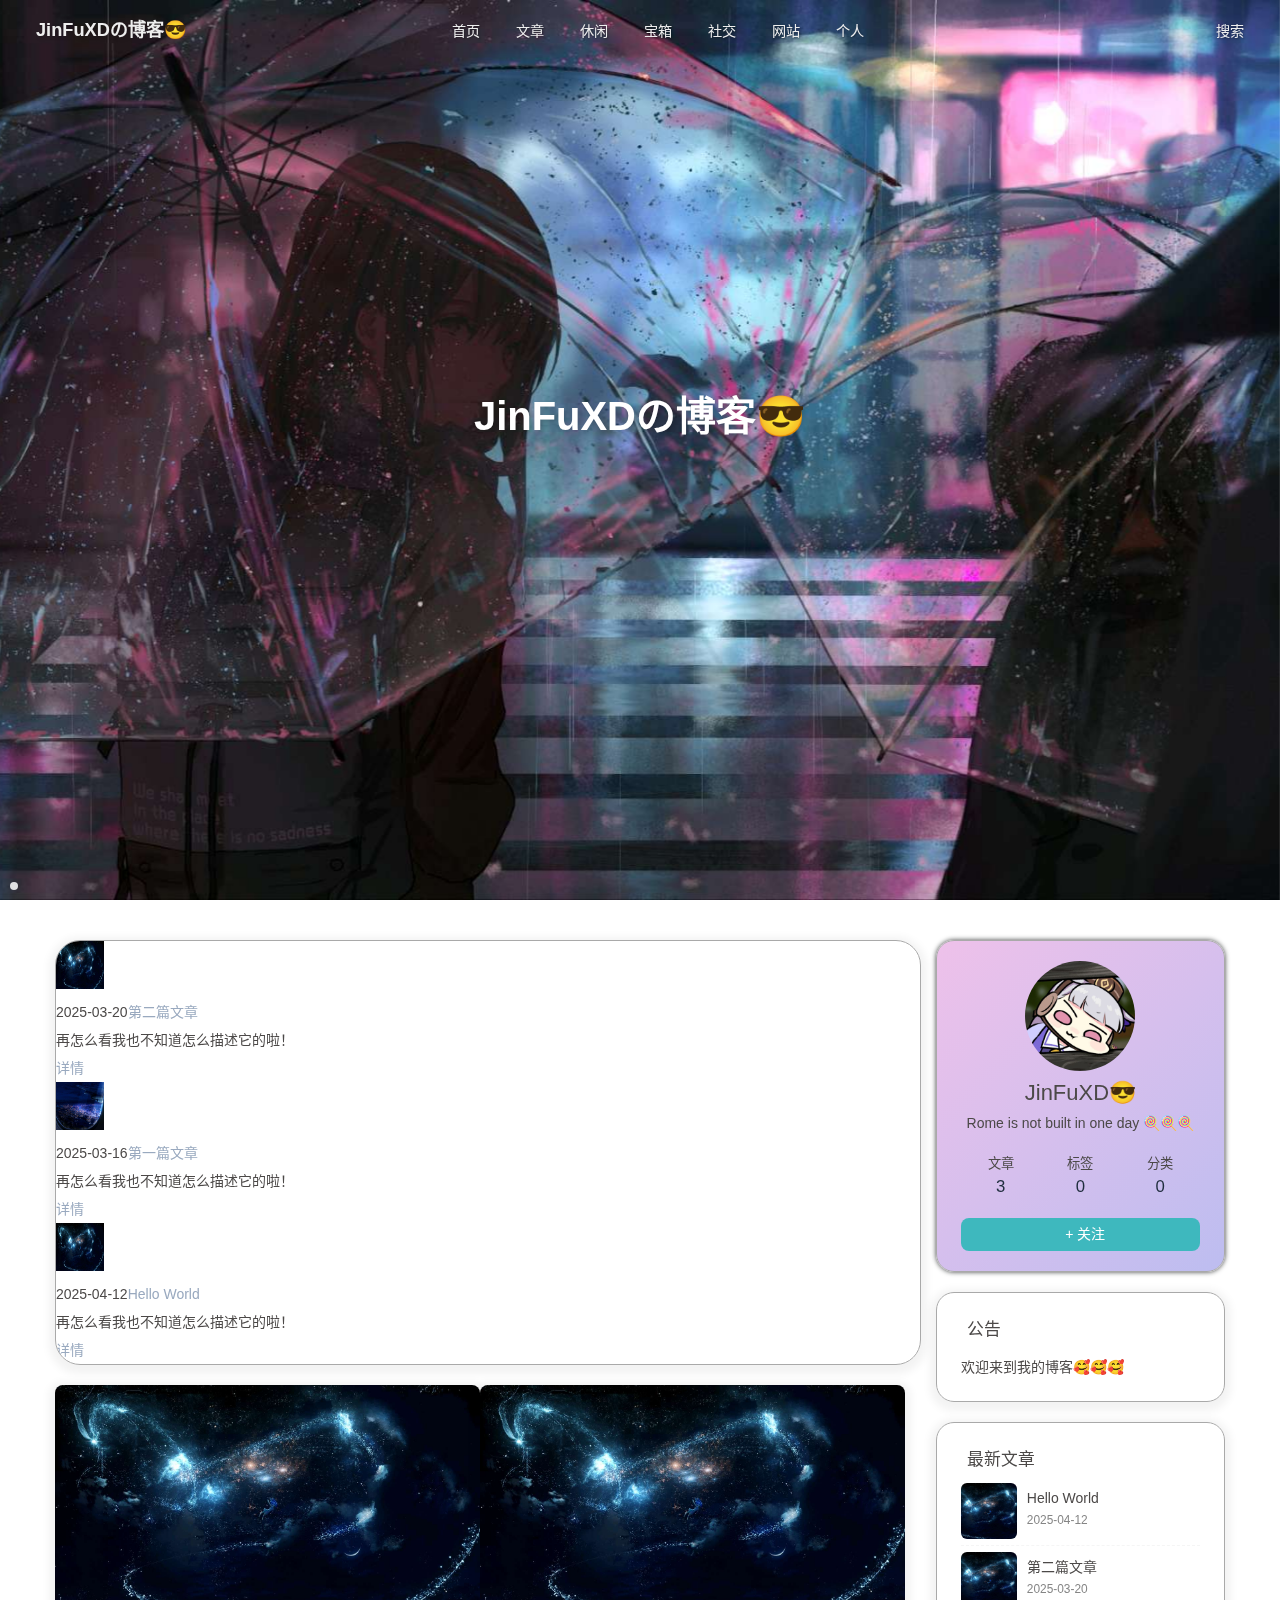
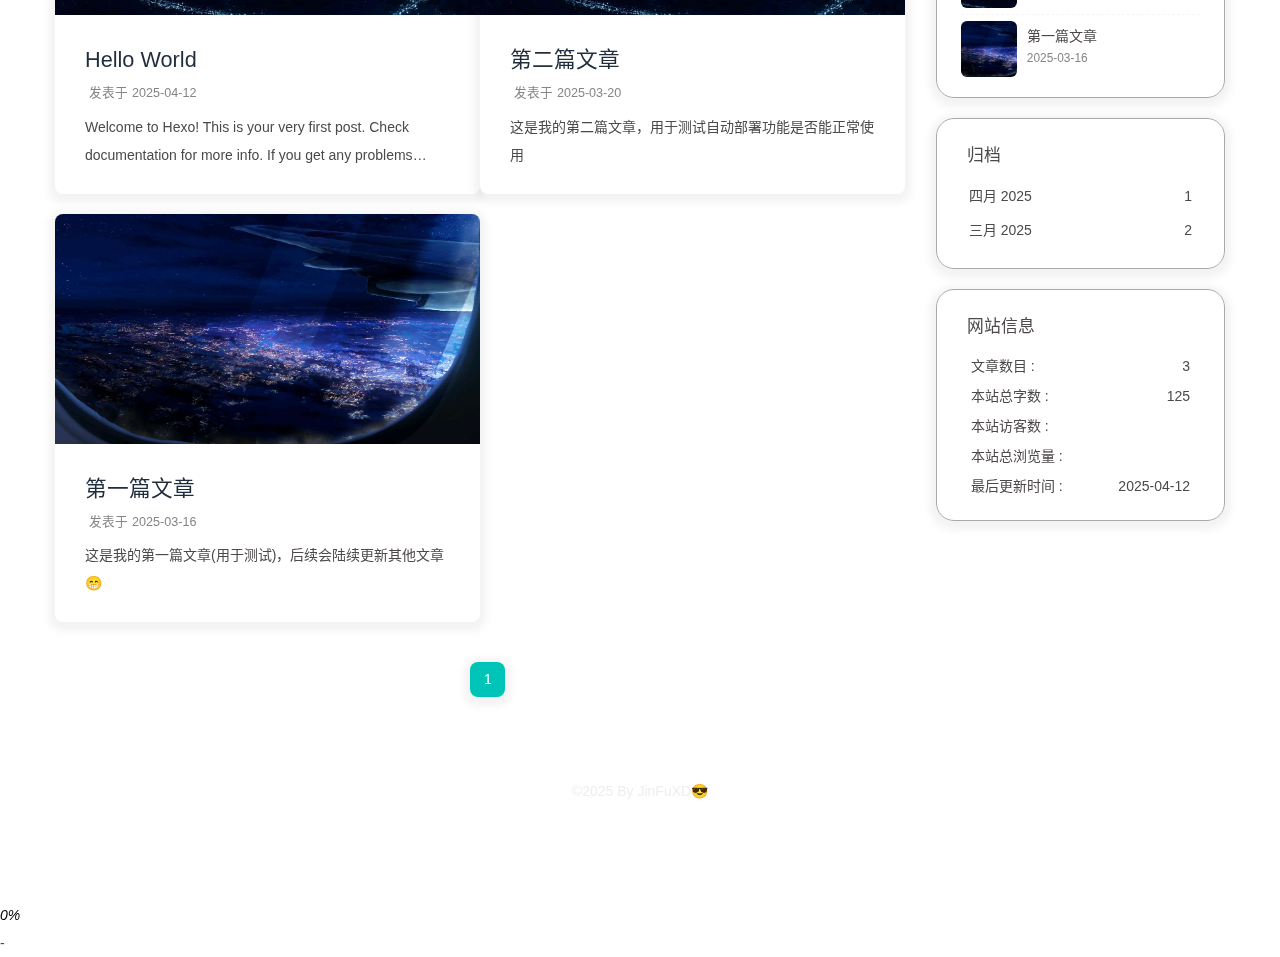
==== index.html @ dc4465e1 "Site updated: 2025-04-12 21:46:40" ====
<!DOCTYPE html><html lang="zh-CN" data-theme="light"><head><meta charset="UTF-8"><meta http-equiv="X-UA-Compatible" content="IE=edge"><meta name="viewport" content="width=device-width, initial-scale=1.0,viewport-fit=cover"><title>JinFuXDの博客😎</title><meta name="author" content="JinFuXD😎"><meta name="copyright" content="JinFuXD😎"><meta name="format-detection" content="telephone=no"><meta name="theme-color" content="#ffffff"><meta name="description" content="Rome is not built in one day 🍭🍭🍭">
<meta property="og:type" content="website">
<meta property="og:title" content="JinFuXDの博客😎">
<meta property="og:url" content="http://jinfuxd.github.io/index.html">
<meta property="og:site_name" content="JinFuXDの博客😎">
<meta property="og:description" content="Rome is not built in one day 🍭🍭🍭">
<meta property="og:locale" content="zh_CN">
<meta property="og:image" content="http://jinfuxd.github.io/img/touxiang.jpg">
<meta property="article:author" content="JinFuXD😎">
<meta property="article:tag" content="Hexo,博客,Butterfly,JinFuXD😎,Blog">
<meta name="twitter:card" content="summary">
<meta name="twitter:image" content="http://jinfuxd.github.io/img/touxiang.jpg"><link rel="shortcut icon" href="/img/favicon.png"><link rel="canonical" href="http://jinfuxd.github.io/index.html"><link rel="preconnect" href="//cdn.jsdelivr.net"/><link rel="preconnect" href="//busuanzi.ibruce.info"/><link rel="stylesheet" href="/css/index.css"><link rel="stylesheet" href="https://cdn.jsdelivr.net/npm/@fortawesome/fontawesome-free/css/all.min.css"><script>
    (() => {
      
    const saveToLocal = {
      set: (key, value, ttl) => {
        if (!ttl) return
        const expiry = Date.now() + ttl * 86400000
        localStorage.setItem(key, JSON.stringify({ value, expiry }))
      },
      get: key => {
        const itemStr = localStorage.getItem(key)
        if (!itemStr) return undefined
        const { value, expiry } = JSON.parse(itemStr)
        if (Date.now() > expiry) {
          localStorage.removeItem(key)
          return undefined
        }
        return value
      }
    }

    window.btf = {
      saveToLocal,
      getScript: (url, attr = {}) => new Promise((resolve, reject) => {
        const script = document.createElement('script')
        script.src = url
        script.async = true
        Object.entries(attr).forEach(([key, val]) => script.setAttribute(key, val))
        script.onload = script.onreadystatechange = () => {
          if (!script.readyState || /loaded|complete/.test(script.readyState)) resolve()
        }
        script.onerror = reject
        document.head.appendChild(script)
      }),
      getCSS: (url, id) => new Promise((resolve, reject) => {
        const link = document.createElement('link')
        link.rel = 'stylesheet'
        link.href = url
        if (id) link.id = id
        link.onload = link.onreadystatechange = () => {
          if (!link.readyState || /loaded|complete/.test(link.readyState)) resolve()
        }
        link.onerror = reject
        document.head.appendChild(link)
      }),
      addGlobalFn: (key, fn, name = false, parent = window) => {
        if (!true && key.startsWith('pjax')) return
        const globalFn = parent.globalFn || {}
        globalFn[key] = globalFn[key] || {}
        globalFn[key][name || Object.keys(globalFn[key]).length] = fn
        parent.globalFn = globalFn
      }
    }
  
      
      const activateDarkMode = () => {
        document.documentElement.setAttribute('data-theme', 'dark')
        if (document.querySelector('meta[name="theme-color"]') !== null) {
          document.querySelector('meta[name="theme-color"]').setAttribute('content', '#0d0d0d')
        }
      }
      const activateLightMode = () => {
        document.documentElement.setAttribute('data-theme', 'light')
        if (document.querySelector('meta[name="theme-color"]') !== null) {
          document.querySelector('meta[name="theme-color"]').setAttribute('content', '#ffffff')
        }
      }

      btf.activateDarkMode = activateDarkMode
      btf.activateLightMode = activateLightMode

      const theme = saveToLocal.get('theme')
    
          theme === 'dark' ? activateDarkMode() : theme === 'light' ? activateLightMode() : null
        
      
      const asideStatus = saveToLocal.get('aside-status')
      if (asideStatus !== undefined) {
        document.documentElement.classList.toggle('hide-aside', asideStatus === 'hide')
      }
    
      
    const detectApple = () => {
      if (/iPad|iPhone|iPod|Macintosh/.test(navigator.userAgent)) {
        document.documentElement.classList.add('apple')
      }
    }
    detectApple()
  
    })()
  </script><script>const GLOBAL_CONFIG = {
  root: '/',
  algolia: undefined,
  localSearch: {"path":"/search.xml","preload":false,"top_n_per_article":1,"unescape":false,"languages":{"hits_empty":"未找到符合您查询的内容：${query}","hits_stats":"共找到 ${hits} 篇文章"}},
  translate: {"defaultEncoding":2,"translateDelay":0,"msgToTraditionalChinese":"繁","msgToSimplifiedChinese":"简"},
  highlight: {"plugin":"highlight.js","highlightCopy":true,"highlightLang":true,"highlightHeightLimit":false,"highlightFullpage":false,"highlightMacStyle":false},
  copy: {
    success: '复制成功',
    error: '复制失败',
    noSupport: '浏览器不支持'
  },
  relativeDate: {
    homepage: false,
    post: false
  },
  runtime: '',
  dateSuffix: {
    just: '刚刚',
    min: '分钟前',
    hour: '小时前',
    day: '天前',
    month: '个月前'
  },
  copyright: undefined,
  lightbox: 'null',
  Snackbar: undefined,
  infinitegrid: {
    js: 'https://cdn.jsdelivr.net/npm/@egjs/infinitegrid/dist/infinitegrid.min.js',
    buttonText: '加载更多'
  },
  isPhotoFigcaption: false,
  islazyloadPlugin: false,
  isAnchor: false,
  percent: {
    toc: true,
    rightside: false,
  },
  autoDarkmode: false
}</script><script id="config-diff">var GLOBAL_CONFIG_SITE = {
  title: 'JinFuXDの博客😎',
  isHighlightShrink: false,
  isToc: false,
  pageType: 'home'
}</script><link rel="stylesheet" href="/css/universe.css"><link rel="stylesheet" href="/css/custom.css" media="defer" onload="this.media='all'"><link rel="stylesheet" href="//at.alicdn.com/t/c/font_4889557_3l7i4uc7f5h.css" media="defer" onload="this.media='all'"><link rel="stylesheet" href="https://cdn.jsdelivr.net/gh/l-lin/font-awesome-animation/dist/font-awesome-animation.min.css"  media="defer" onload="this.media='all'"><link rel="stylesheet" href="/css/progress_bar.css" media="defer" onload="this.media='all'"><link rel="stylesheet" href="/css/readPercent.css"><span id="fps"></span><div id="myscoll"></div><!-- hexo injector head_end start --><link rel="stylesheet" href="https://cdn.jsdelivr.net/gh/Zfour/Butterfly-double-row-display@1.00/cardlistpost.min.css"/>
<style>#recent-posts > .recent-post-item >.recent-post-info > .article-meta-wrap > .tags:before {content:"\A";
  white-space: pre;}#recent-posts > .recent-post-item >.recent-post-info > .article-meta-wrap > .tags > .article-meta__separator{display:none}</style>
<link rel="stylesheet" href="https://unpkg.zhimg.com/hexo-butterfly-footer-beautify@1.0.0/lib/runtime.min.css" media="print" onload="this.media='all'"><link rel="stylesheet" href="https://npm.elemecdn.com/hexo-butterfly-swiper/lib/swiper.min.css" media="print" onload="this.media='all'"><link rel="stylesheet" href="https://npm.elemecdn.com/hexo-butterfly-swiper/lib/swiperstyle.css" media="print" onload="this.media='all'"><link rel="stylesheet" href="https://npm.elemecdn.com/hexo-butterfly-wowjs/lib/animate.min.css" media="print" onload="this.media='screen'"><link rel="stylesheet" href="https://npm.elemecdn.com/hexo-butterfly-tag-plugins-plus@latest/lib/assets/font-awesome-animation.min.css" media="defer" onload="this.media='all'"><link rel="stylesheet" href="https://npm.elemecdn.com/hexo-butterfly-tag-plugins-plus@latest/lib/tag_plugins.css" media="defer" onload="this.media='all'"><script src="https://npm.elemecdn.com/hexo-butterfly-tag-plugins-plus@latest/lib/assets/carousel-touch.js"></script><!-- hexo injector head_end end --><meta name="generator" content="Hexo 7.3.0"></head><body><div id="loading-box" onclick="document.getElementById(&quot;loading-box&quot;).classList.add(&quot;loaded&quot;)"><div class="loading-bg"><div class="loading-img"></div><div class="loading-image-dot"></div></div></div><script>const preloader = {
  endLoading: () => {
    document.body.style.overflow = 'auto';
    document.getElementById('loading-box').classList.add("loaded")
  },
  initLoading: () => {
    document.body.style.overflow = '';
    document.getElementById('loading-box').classList.remove("loaded")

  }
}
window.addEventListener('load',()=> { preloader.endLoading() })

if (true) {
  document.addEventListener('pjax:send', () => { preloader.initLoading() })
  document.addEventListener('pjax:complete', () => { preloader.endLoading() })
}</script><script>window.paceOptions = {
  restartOnPushState: false
}

btf.addGlobalFn('pjaxSend', () => {
  Pace.restart()
}, 'pace_restart')

</script><link rel="stylesheet" href="/css/progress_bar.css"/><script src="https://cdn.jsdelivr.net/npm/pace-js/pace.min.js"></script><div id="web_bg" style="background-image: url(/img/26.jpg);"></div><div id="sidebar"><div id="menu-mask"></div><div id="sidebar-menus"><div class="avatar-img text-center"><img src="/img/touxiang.jpg" onerror="this.onerror=null;this.src='/img/friend_404.gif'" alt="avatar"/></div><div class="site-data text-center"><a href="/archives/"><div class="headline">文章</div><div class="length-num">3</div></a><a href="/tags/"><div class="headline">标签</div><div class="length-num">0</div></a><a href="/categories/"><div class="headline">分类</div><div class="length-num">0</div></a></div><div class="menus_items"><div class="menus_item"><a class="site-page faa-parent animated-hover" href="/"><i class="fa-fw icon-shengdanwu"></i><svg class="icon fa-tada" aria-hidden="true"><use xlink:href="#icon-shengdanwu"></use></svg><span> 首页</span></a></div><div class="menus_item"><a class="site-page group faa-parent animated-hover hide" href="javascript:void(0);"><svg class="icon fa-tada" aria-hidden="true"><use xlink:href="#icon-shengdan-xiaoben"></use></svg><span> 文章</span><i class="fas fa-chevron-down"></i></a><ul class="menus_item_child"><li><a class="site-page child faa-parent animated-hover" href="/archives/"><svg class="icon fa-tada" aria-hidden="true"><use xlink:href="#icon-shengdanhua">                   </use></svg><span> 归档</span></a></li><li><a class="site-page child faa-parent animated-hover" href="/categories/"><svg class="icon fa-tada" aria-hidden="true"><use xlink:href="#icon-shengdanbingqilin">                   </use></svg><span> 分类</span></a></li><li><a class="site-page child faa-parent animated-hover" href="/tags/"><svg class="icon fa-tada" aria-hidden="true"><use xlink:href="#icon-shengdanqian">                   </use></svg><span> 标签</span></a></li></ul></div><div class="menus_item"><a class="site-page group faa-parent animated-hover hide" href="javascript:void(0);"><svg class="icon fa-tada" aria-hidden="true"><use xlink:href="#icon-shengdanreyin"></use></svg><span> 休闲</span><i class="fas fa-chevron-down"></i></a><ul class="menus_item_child"><li><a class="site-page child faa-parent animated-hover" href="/life/music/"><svg class="icon fa-tada" aria-hidden="true"><use xlink:href="#icon-shengdanjieshuijingqiu">                   </use></svg><span> 音乐盒</span></a></li><li><a class="site-page child faa-parent animated-hover" href="/life/movie/"><svg class="icon fa-tada" aria-hidden="true"><use xlink:href="#icon-shengdanmei">                   </use></svg><span> 影院</span></a></li><li><a class="site-page child faa-parent animated-hover" href="/life/game/"><svg class="icon fa-tada" aria-hidden="true"><use xlink:href="#icon-shengdan-muma">                   </use></svg><span> 游戏</span></a></li></ul></div><div class="menus_item"><a class="site-page group faa-parent animated-hover hide" href="javascript:void(0);"><svg class="icon fa-tada" aria-hidden="true"><use xlink:href="#icon-shengdanliwu"></use></svg><span> 宝箱</span><i class="fas fa-chevron-down"></i></a><ul class="menus_item_child"><li><a class="site-page child faa-parent animated-hover" href="/box/gallery/"><svg class="icon fa-tada" aria-hidden="true"><use xlink:href="#icon-shengdanguo">                   </use></svg><span> 相册</span></a></li><li><a class="site-page child faa-parent animated-hover" href="/box/animation/"><svg class="icon fa-tada" aria-hidden="true"><use xlink:href="#icon-shengdanxuehua">                   </use></svg><span> 番剧</span></a></li><li><a class="site-page child faa-parent animated-hover" href="/box/nav/"><svg class="icon fa-tada" aria-hidden="true"><use xlink:href="#icon-shengdan-weijin">                   </use></svg><span> 网址导航</span></a></li></ul></div><div class="menus_item"><a class="site-page group faa-parent animated-hover hide" href="javascript:void(0);"><svg class="icon fa-tada" aria-hidden="true"><use xlink:href="#icon-shengdan-xinxiang"></use></svg><span> 社交</span><i class="fas fa-chevron-down"></i></a><ul class="menus_item_child"><li><a class="site-page child faa-parent animated-hover" href="/social/pengyouquan/"><svg class="icon fa-tada" aria-hidden="true"><use xlink:href="#icon-shengdanhuahuan">                   </use></svg><span> 朋友圈</span></a></li><li><a class="site-page child faa-parent animated-hover" href="/comments/"><svg class="icon fa-tada" aria-hidden="true"><use xlink:href="#icon-shengdanheqia">                   </use></svg><span> 留言板</span></a></li></ul></div><div class="menus_item"><a class="site-page group faa-parent animated-hover hide" href="javascript:void(0);"><svg class="icon fa-tada" aria-hidden="true"><use xlink:href="#icon-shengdanwanou"></use></svg><span> 网站</span><i class="fas fa-chevron-down"></i></a><ul class="menus_item_child"><li><a class="site-page child faa-parent animated-hover" href="/site/census/"><svg class="icon fa-tada" aria-hidden="true"><use xlink:href="#icon-shengdanxiaoxiong">                   </use></svg><span> 网站统计</span></a></li><li><a class="site-page child faa-parent animated-hover" href="/site/echarts/"><svg class="icon fa-tada" aria-hidden="true"><use xlink:href="#icon-shengdan-shaoji">                   </use></svg><span> 文章统计</span></a></li></ul></div><div class="menus_item"><a class="site-page group faa-parent animated-hover hide" href="javascript:void(0);"><svg class="icon fa-tada" aria-hidden="true"><use xlink:href="#icon-shengdannvlang"></use></svg><span> 个人</span><i class="fas fa-chevron-down"></i></a><ul class="menus_item_child"><li><a class="site-page child faa-parent animated-hover" href="/personal/bb/"><svg class="icon fa-tada" aria-hidden="true"><use xlink:href="#icon-shengdanqiqiu">                   </use></svg><span> 牢骚</span></a></li><li><a class="site-page child faa-parent animated-hover" href="/personal/about/"><svg class="icon fa-tada" aria-hidden="true"><use xlink:href="#icon-shengdanwazi">                   </use></svg><span> 关于</span></a></li></ul></div></div></div></div><div class="page" id="body-wrap"><header class="full_page" id="page-header"><nav id="nav"><span id="blog-info"><a class="nav-site-title" href="/"><span class="site-name">JinFuXDの博客😎</span></a></span><div id="menus"><div id="search-button"><span class="site-page social-icon search"><i class="fas fa-search fa-fw"></i><span> 搜索</span></span></div><div class="menus_items"><div class="menus_item"><a class="site-page faa-parent animated-hover" href="/"><i class="fa-fw icon-shengdanwu"></i><svg class="icon fa-tada" aria-hidden="true"><use xlink:href="#icon-shengdanwu"></use></svg><span> 首页</span></a></div><div class="menus_item"><a class="site-page group faa-parent animated-hover hide" href="javascript:void(0);"><svg class="icon fa-tada" aria-hidden="true"><use xlink:href="#icon-shengdan-xiaoben"></use></svg><span> 文章</span><i class="fas fa-chevron-down"></i></a><ul class="menus_item_child"><li><a class="site-page child faa-parent animated-hover" href="/archives/"><svg class="icon fa-tada" aria-hidden="true"><use xlink:href="#icon-shengdanhua">                   </use></svg><span> 归档</span></a></li><li><a class="site-page child faa-parent animated-hover" href="/categories/"><svg class="icon fa-tada" aria-hidden="true"><use xlink:href="#icon-shengdanbingqilin">                   </use></svg><span> 分类</span></a></li><li><a class="site-page child faa-parent animated-hover" href="/tags/"><svg class="icon fa-tada" aria-hidden="true"><use xlink:href="#icon-shengdanqian">                   </use></svg><span> 标签</span></a></li></ul></div><div class="menus_item"><a class="site-page group faa-parent animated-hover hide" href="javascript:void(0);"><svg class="icon fa-tada" aria-hidden="true"><use xlink:href="#icon-shengdanreyin"></use></svg><span> 休闲</span><i class="fas fa-chevron-down"></i></a><ul class="menus_item_child"><li><a class="site-page child faa-parent animated-hover" href="/life/music/"><svg class="icon fa-tada" aria-hidden="true"><use xlink:href="#icon-shengdanjieshuijingqiu">                   </use></svg><span> 音乐盒</span></a></li><li><a class="site-page child faa-parent animated-hover" href="/life/movie/"><svg class="icon fa-tada" aria-hidden="true"><use xlink:href="#icon-shengdanmei">                   </use></svg><span> 影院</span></a></li><li><a class="site-page child faa-parent animated-hover" href="/life/game/"><svg class="icon fa-tada" aria-hidden="true"><use xlink:href="#icon-shengdan-muma">                   </use></svg><span> 游戏</span></a></li></ul></div><div class="menus_item"><a class="site-page group faa-parent animated-hover hide" href="javascript:void(0);"><svg class="icon fa-tada" aria-hidden="true"><use xlink:href="#icon-shengdanliwu"></use></svg><span> 宝箱</span><i class="fas fa-chevron-down"></i></a><ul class="menus_item_child"><li><a class="site-page child faa-parent animated-hover" href="/box/gallery/"><svg class="icon fa-tada" aria-hidden="true"><use xlink:href="#icon-shengdanguo">                   </use></svg><span> 相册</span></a></li><li><a class="site-page child faa-parent animated-hover" href="/box/animation/"><svg class="icon fa-tada" aria-hidden="true"><use xlink:href="#icon-shengdanxuehua">                   </use></svg><span> 番剧</span></a></li><li><a class="site-page child faa-parent animated-hover" href="/box/nav/"><svg class="icon fa-tada" aria-hidden="true"><use xlink:href="#icon-shengdan-weijin">                   </use></svg><span> 网址导航</span></a></li></ul></div><div class="menus_item"><a class="site-page group faa-parent animated-hover hide" href="javascript:void(0);"><svg class="icon fa-tada" aria-hidden="true"><use xlink:href="#icon-shengdan-xinxiang"></use></svg><span> 社交</span><i class="fas fa-chevron-down"></i></a><ul class="menus_item_child"><li><a class="site-page child faa-parent animated-hover" href="/social/pengyouquan/"><svg class="icon fa-tada" aria-hidden="true"><use xlink:href="#icon-shengdanhuahuan">                   </use></svg><span> 朋友圈</span></a></li><li><a class="site-page child faa-parent animated-hover" href="/comments/"><svg class="icon fa-tada" aria-hidden="true"><use xlink:href="#icon-shengdanheqia">                   </use></svg><span> 留言板</span></a></li></ul></div><div class="menus_item"><a class="site-page group faa-parent animated-hover hide" href="javascript:void(0);"><svg class="icon fa-tada" aria-hidden="true"><use xlink:href="#icon-shengdanwanou"></use></svg><span> 网站</span><i class="fas fa-chevron-down"></i></a><ul class="menus_item_child"><li><a class="site-page child faa-parent animated-hover" href="/site/census/"><svg class="icon fa-tada" aria-hidden="true"><use xlink:href="#icon-shengdanxiaoxiong">                   </use></svg><span> 网站统计</span></a></li><li><a class="site-page child faa-parent animated-hover" href="/site/echarts/"><svg class="icon fa-tada" aria-hidden="true"><use xlink:href="#icon-shengdan-shaoji">                   </use></svg><span> 文章统计</span></a></li></ul></div><div class="menus_item"><a class="site-page group faa-parent animated-hover hide" href="javascript:void(0);"><svg class="icon fa-tada" aria-hidden="true"><use xlink:href="#icon-shengdannvlang"></use></svg><span> 个人</span><i class="fas fa-chevron-down"></i></a><ul class="menus_item_child"><li><a class="site-page child faa-parent animated-hover" href="/personal/bb/"><svg class="icon fa-tada" aria-hidden="true"><use xlink:href="#icon-shengdanqiqiu">                   </use></svg><span> 牢骚</span></a></li><li><a class="site-page child faa-parent animated-hover" href="/personal/about/"><svg class="icon fa-tada" aria-hidden="true"><use xlink:href="#icon-shengdanwazi">                   </use></svg><span> 关于</span></a></li></ul></div></div><div id="toggle-menu"><span class="site-page"><i class="fas fa-bars fa-fw"></i></span></div></div></nav><div id="site-info"><h1 id="site-title">JinFuXDの博客😎</h1><div id="site-subtitle"><span id="subtitle"></span></div></div><div id="scroll-down"><i class="fas fa-angle-down scroll-down-effects"></i></div></header><main class="layout" id="content-inner"><div class="recent-posts nc masonry" id="recent-posts"><div class="recent-post-items"><div class="recent-post-item"><div class="post_cover"><a href="/2025/04/12/hello-world/" title="Hello World"><img class="post-bg" src="/img/16.jpg" onerror="this.onerror=null;this.src='/img/404.jpg'" alt="Hello World"></a></div><div class="recent-post-info"><a class="article-title" href="/2025/04/12/hello-world/" title="Hello World">Hello World</a><div class="article-meta-wrap"><span class="post-meta-date"><i class="far fa-calendar-alt"></i><span class="article-meta-label">发表于</span><time datetime="2025-04-12T13:25:56.419Z" title="发表于 2025-04-12 21:25:56">2025-04-12</time></span></div><div class="content">Welcome to Hexo! This is your very first post. Check documentation for more info. If you get any problems when using Hexo, you can find the answer in troubleshooting or you can ask me on GitHub. Quick StartCreate a new post1$ hexo new &quot;My New Post&quot; More info: Writing Run server1$ hexo server More info: Server Generate static files1$ hexo generate More info: Generating Deploy to remote sites1$ hexo deploy More info: Deployment </div></div></div><div class="recent-post-item"><div class="post_cover"><a href="/2025/03/20/%E7%AC%AC%E4%BA%8C%E7%AF%87%E6%96%87%E7%AB%A0/" title="第二篇文章"><img class="post-bg" src="/img/16.jpg" onerror="this.onerror=null;this.src='/img/404.jpg'" alt="第二篇文章"></a></div><div class="recent-post-info"><a class="article-title" href="/2025/03/20/%E7%AC%AC%E4%BA%8C%E7%AF%87%E6%96%87%E7%AB%A0/" title="第二篇文章">第二篇文章</a><div class="article-meta-wrap"><span class="post-meta-date"><i class="far fa-calendar-alt"></i><span class="article-meta-label">发表于</span><time datetime="2025-03-20T13:40:00.000Z" title="发表于 2025-03-20 21:40:00">2025-03-20</time></span></div><div class="content">这是我的第二篇文章，用于测试自动部署功能是否能正常使用 </div></div></div><div class="recent-post-item"><div class="post_cover"><a href="/2025/03/16/%E7%AC%AC%E4%B8%80%E7%AF%87%E6%96%87%E7%AB%A0/" title="第一篇文章"><img class="post-bg" src="/img/15.jpg" onerror="this.onerror=null;this.src='/img/404.jpg'" alt="第一篇文章"></a></div><div class="recent-post-info"><a class="article-title" href="/2025/03/16/%E7%AC%AC%E4%B8%80%E7%AF%87%E6%96%87%E7%AB%A0/" title="第一篇文章">第一篇文章</a><div class="article-meta-wrap"><span class="post-meta-date"><i class="far fa-calendar-alt"></i><span class="article-meta-label">发表于</span><time datetime="2025-03-16T07:59:00.000Z" title="发表于 2025-03-16 15:59:00">2025-03-16</time></span></div><div class="content">这是我的第一篇文章(用于测试)，后续会陆续更新其他文章😁 </div></div></div></div><nav id="pagination"><div class="pagination"><span class="page-number current">1</span></div></nav></div><div class="aside-content" id="aside-content"><div class="card-widget card-info text-center"><div class="avatar-img"><img src="/img/touxiang.jpg" onerror="this.onerror=null;this.src='/img/friend_404.gif'" alt="avatar"/></div><div class="author-info-name">JinFuXD😎</div><div class="author-info-description">Rome is not built in one day 🍭🍭🍭</div><div class="site-data"><a href="/archives/"><div class="headline">文章</div><div class="length-num">3</div></a><a href="/tags/"><div class="headline">标签</div><div class="length-num">0</div></a><a href="/categories/"><div class="headline">分类</div><div class="length-num">0</div></a></div><a id="card-info-btn" target="_blank" rel="noopener" href="https://github.com/JinFuXD"><i class="fab fa-github"></i><span>+ 关注</span></a></div><div class="card-widget card-announcement"><div class="item-headline"><i class="fas fa-bullhorn fa-shake"></i><span>公告</span></div><div class="announcement_content">欢迎来到我的博客🥰🥰🥰</div></div><div class="sticky_layout"><div class="card-widget card-recent-post"><div class="item-headline"><i class="fas fa-history"></i><span>最新文章</span></div><div class="aside-list"><div class="aside-list-item"><a class="thumbnail" href="/2025/04/12/hello-world/" title="Hello World"><img src="/img/16.jpg" onerror="this.onerror=null;this.src='/img/404.jpg'" alt="Hello World"/></a><div class="content"><a class="title" href="/2025/04/12/hello-world/" title="Hello World">Hello World</a><time datetime="2025-04-12T13:25:56.419Z" title="发表于 2025-04-12 21:25:56">2025-04-12</time></div></div><div class="aside-list-item"><a class="thumbnail" href="/2025/03/20/%E7%AC%AC%E4%BA%8C%E7%AF%87%E6%96%87%E7%AB%A0/" title="第二篇文章"><img src="/img/16.jpg" onerror="this.onerror=null;this.src='/img/404.jpg'" alt="第二篇文章"/></a><div class="content"><a class="title" href="/2025/03/20/%E7%AC%AC%E4%BA%8C%E7%AF%87%E6%96%87%E7%AB%A0/" title="第二篇文章">第二篇文章</a><time datetime="2025-03-20T13:40:00.000Z" title="发表于 2025-03-20 21:40:00">2025-03-20</time></div></div><div class="aside-list-item"><a class="thumbnail" href="/2025/03/16/%E7%AC%AC%E4%B8%80%E7%AF%87%E6%96%87%E7%AB%A0/" title="第一篇文章"><img src="/img/15.jpg" onerror="this.onerror=null;this.src='/img/404.jpg'" alt="第一篇文章"/></a><div class="content"><a class="title" href="/2025/03/16/%E7%AC%AC%E4%B8%80%E7%AF%87%E6%96%87%E7%AB%A0/" title="第一篇文章">第一篇文章</a><time datetime="2025-03-16T07:59:00.000Z" title="发表于 2025-03-16 15:59:00">2025-03-16</time></div></div></div></div><div class="card-widget card-archives">
    <div class="item-headline">
      <i class="fas fa-archive"></i>
      <span>归档</span>
      
    </div>
  
    <ul class="card-archive-list">
      
        <li class="card-archive-list-item">
          <a class="card-archive-list-link" href="/archives/2025/04/">
            <span class="card-archive-list-date">
              四月 2025
            </span>
            <span class="card-archive-list-count">1</span>
          </a>
        </li>
      
        <li class="card-archive-list-item">
          <a class="card-archive-list-link" href="/archives/2025/03/">
            <span class="card-archive-list-date">
              三月 2025
            </span>
            <span class="card-archive-list-count">2</span>
          </a>
        </li>
      
    </ul>
  </div><div class="card-widget card-webinfo"><div class="item-headline"><i class="fas fa-chart-line"></i><span>网站信息</span></div><div class="webinfo"><div class="webinfo-item"><div class="item-name">文章数目 :</div><div class="item-count">3</div></div><div class="webinfo-item"><div class="item-name">本站总字数 :</div><div class="item-count">125</div></div><div class="webinfo-item"><div class="item-name">本站访客数 :</div><div class="item-count" id="busuanzi_value_site_uv"><i class="fa-solid fa-spinner fa-spin"></i></div></div><div class="webinfo-item"><div class="item-name">本站总浏览量 :</div><div class="item-count" id="busuanzi_value_site_pv"><i class="fa-solid fa-spinner fa-spin"></i></div></div><div class="webinfo-item"><div class="item-name">最后更新时间 :</div><div class="item-count" id="last-push-date" data-lastPushDate="2025-04-12T13:46:36.445Z"><i class="fa-solid fa-spinner fa-spin"></i></div></div></div></div></div></div></main><footer id="footer"><div id="footer-wrap"><div class="copyright">&copy;2025 By JinFuXD😎</div></div></footer></div><div id="rightside"><div id="rightside-config-hide"><button id="translateLink" type="button" title="简繁转换">简</button><button id="darkmode" type="button" title="日间和夜间模式切换"><i class="fas fa-adjust"></i></button><button id="hide-aside-btn" type="button" title="单栏和双栏切换"><i class="fas fa-arrows-alt-h"></i></button></div><div id="rightside-config-show"><button id="rightside-config" type="button" title="设置"><i class="fas fa-cog fa-spin"></i></button><button id="go-up" type="button" title="回到顶部"><span class="scroll-percent"></span><i class="fas fa-arrow-up"></i></button></div></div><button id="go-up" type="button" title="回到顶部"><i class="fas fa-arrow-up"><span id="percent">0<span>%</span></span></i></button><div class="js-pjax" id="rightMenu"><div class="rightMenu-group rightMenu-small"><a class="rightMenu-item" href="javascript:window.history.back();"><i class="fa fa-arrow-left"></i></a><a class="rightMenu-item" href="javascript:window.history.forward();"><i class="fa fa-arrow-right"></i></a><a class="rightMenu-item" href="javascript:window.location.reload();"><i class="fa fa-refresh"></i></a><a class="rightMenu-item" href="javascript:rmf.scrollToTop();"><i class="fa fa-arrow-up"></i></a></div><div class="rightMenu-group rightMenu-line hide" id="menu-text"><a class="rightMenu-item" href="javascript:rmf.copySelect();"><i class="fa fa-copy"></i><span>复制</span></a><a class="rightMenu-item" href="javascript:window.open(&quot;https://www.baidu.com/s?wd=&quot;+window.getSelection().toString());window.location.reload();"><i class="fa fa-search"></i><span>百度搜索</span></a></div><div class="rightMenu-group rightMenu-line hide" id="menu-too"><a class="rightMenu-item" href="javascript:window.open(window.getSelection().toString());window.location.reload();"><i class="fa fa-link"></i><span>转到链接</span></a></div><div class="rightMenu-group rightMenu-line hide" id="menu-paste"><a class="rightMenu-item" href="javascript:rmf.paste()"><i class="fa fa-copy"></i><span>粘贴</span></a></div><div class="rightMenu-group rightMenu-line hide" id="menu-post"><a class="rightMenu-item" href="#post-comment"><i class="fas fa-comment"></i><span>空降评论</span></a><a class="rightMenu-item" href="javascript:rmf.copyWordsLink()"><i class="fa fa-link"></i><span>复制本文地址</span></a></div><div class="rightMenu-group rightMenu-line hide" id="menu-to"><a class="rightMenu-item" href="javascript:rmf.openWithNewTab()"><i class="fa fa-window-restore"></i><span>新窗口打开</span></a><a class="rightMenu-item" id="menu-too" href="javascript:rmf.open()"><i class="fa fa-link"></i><span>转到链接</span></a><a class="rightMenu-item" href="javascript:rmf.copyLink()"><i class="fa fa-copy"></i><span>复制链接</span></a></div><div class="rightMenu-group rightMenu-line hide" id="menu-img"><a class="rightMenu-item" href="javascript:rmf.saveAs()"><i class="fa fa-download"></i><span>保存图片</span></a><a class="rightMenu-item" href="javascript:rmf.openWithNewTab()"><i class="fa fa-window-restore"></i><span>在新窗口打开</span></a><a class="rightMenu-item" href="javascript:rmf.copyLink()"><i class="fa fa-copy"></i><span>复制图片链接</span></a></div><div class="rightMenu-group rightMenu-line"><a class="rightMenu-item" href="javascript:randomPost()"><i class="fa fa-paper-plane"></i><span>随便逛逛</span></a><a class="rightMenu-item" href="javascript:switchNightMode();"><i class="fa fa-moon"></i><span>昼夜切换</span></a><a class="rightMenu-item" href="javascript:rmf.switchReadMode();"><i class="fa fa-book"></i><span>阅读模式</span></a><a class="rightMenu-item" href="/personal/about/"><i class="fa fa-info-circle"></i><span>关于博客</span></a><a class="rightMenu-item" href="javascript:toggleWinbox();"><i class="fas fa-cog"></i><span>美化设置</span></a><a class="rightMenu-item" href="javascript:rmf.fullScreen();"><i class="fas fa-expand"></i><span>切换全屏</span></a><a class="rightMenu-item" href="javascript:window.print();"><i class="fa-solid fa-print"></i><span>打印页面</span></a></div></div><div><script src="/js/utils.js"></script><script src="/js/main.js"></script><script src="/js/tw_cn.js"></script><div class="js-pjax"><script>window.typedJSFn = {
  init: str => {
    window.typed = new Typed('#subtitle', Object.assign({
      strings: str,
      startDelay: 300,
      typeSpeed: 150,
      loop: true,
      backSpeed: 50,
    }, null))
  },
  run: subtitleType => {
    if (true) {
      if (typeof Typed === 'function') {
        subtitleType()
      } else {
        btf.getScript('https://cdn.jsdelivr.net/npm/typed.js/dist/typed.umd.min.js').then(subtitleType)
      }
    } else {
      subtitleType()
    }
  },
  processSubtitle: (content, extraContents = []) => {
    if (true) {
      const sub = ["Welcome to my blog!🥰🥰🥰--JinfuXD😎","Rome is not built in one day🍭🍭🍭"].slice()

      if (extraContents.length > 0) {
        sub.unshift(...extraContents)
      }

      if (typeof content === 'string') {
        sub.unshift(content)
      } else if (Array.isArray(content)) {
        sub.unshift(...content)
      }

      sub.length > 0 && typedJSFn.init(sub)
    } else {
      document.getElementById('subtitle').textContent = typeof content === 'string' ? content :
        (Array.isArray(content) && content.length > 0 ? content[0] : '')
    }
  }
}
btf.addGlobalFn('pjaxSendOnce', () => { typed.destroy() }, 'typedDestroy')
</script><script>function subtitleType () {
  typedJSFn.processSubtitle(["Welcome to my blog!🥰🥰🥰--JinfuXD😎","Rome is not built in one day🍭🍭🍭"])
}
typedJSFn.run(subtitleType)</script></div><canvas id="universe"></canvas><script defer src="/js/universe.js"></script><script async src="//at.alicdn.com/t/c/font_4889557_3l7i4uc7f5h.js"></script><script async src="//npm.elemecdn.com/pace-js@1.2.4/pace.min.js"></script> - <script defer src="https://npm.elemecdn.com/jquery@latest/dist/jquery.min.js"></script><script defer data-pjax src="/js/cat.js"></script><script defer data-pjax src="/js/readPercent.js"></script><script type="text/javascript" src="https://cdn1.tianli0.top/npm/jquery@latest/dist/jquery.min.js"></script><script type="text/javascript" src="/js/rightmenu.js"></script><script async src="https://npm.elemecdn.com/tzy-blog/lib/js/other/sakura.js"></script><script async src="/js/fps.js"></script><script async src="/js/title.js"></script><script id="click-heart" src="https://cdn.jsdelivr.net/npm/butterfly-extsrc/dist/click-heart.min.js" async="async" mobile="false"></script><link rel="stylesheet" href="https://cdn.jsdelivr.net/npm/aplayer/dist/APlayer.min.css" media="print" onload="this.media='all'"><script src="https://cdn.jsdelivr.net/npm/aplayer/dist/APlayer.min.js"></script><script src="https://cdn.jsdelivr.net/npm/butterfly-extsrc/metingjs/dist/Meting.min.js"></script><script>(() => {
  const destroyAplayer = () => {
    if (window.aplayers) {
      for (let i = 0; i < window.aplayers.length; i++) {
        if (!window.aplayers[i].options.fixed) {
          window.aplayers[i].destroy()
        }
      }
    }
  }

  const runMetingJS = () => {
    typeof loadMeting === 'function' && document.getElementsByClassName('aplayer').length && loadMeting()
  }

  btf.addGlobalFn('pjaxSend', destroyAplayer, 'destroyAplayer')
  btf.addGlobalFn('pjaxComplete', loadMeting, 'runMetingJS')
})()</script><script src="https://cdn.jsdelivr.net/npm/pjax/pjax.min.js"></script><script>(() => {
  const pjaxSelectors = ["meta[property=\"og:image\"]","meta[property=\"og:title\"]","meta[property=\"og:url\"]","meta[property=\"og:description\"]","link[rel=\"canonical\"]","head > title","#config-diff","#body-wrap","#rightside-config-hide","#rightside-config-show",".js-pjax"]

  window.pjax = new Pjax({
    elements: 'a:not([target="_blank"])',
    selectors: pjaxSelectors,
    cacheBust: false,
    analytics: false,
    scrollRestoration: false
  })

  const triggerPjaxFn = (val) => {
    if (!val) return
    Object.values(val).forEach(fn => fn())
  }

  document.addEventListener('pjax:send', () => {
    // removeEventListener
    btf.removeGlobalFnEvent('pjaxSendOnce')
    btf.removeGlobalFnEvent('themeChange')

    // reset readmode
    const $bodyClassList = document.body.classList
    if ($bodyClassList.contains('read-mode')) $bodyClassList.remove('read-mode')

    triggerPjaxFn(window.globalFn.pjaxSend)
  })

  document.addEventListener('pjax:complete', () => {
    btf.removeGlobalFnEvent('pjaxCompleteOnce')
    document.querySelectorAll('script[data-pjax]').forEach(item => {
      const newScript = document.createElement('script')
      const content = item.text || item.textContent || item.innerHTML || ""
      Array.from(item.attributes).forEach(attr => newScript.setAttribute(attr.name, attr.value))
      newScript.appendChild(document.createTextNode(content))
      item.parentNode.replaceChild(newScript, item)
    })

    triggerPjaxFn(window.globalFn.pjaxComplete)
  })

  document.addEventListener('pjax:error', e => {
    if (e.request.status === 404) {
      const usePjax = true
      false 
        ? (usePjax ? pjax.loadUrl('/404.html') : window.location.href = '/404.html')
        : window.location.href = e.request.responseURL
    }
  })
})()</script><script async data-pjax src="//busuanzi.ibruce.info/busuanzi/2.3/busuanzi.pure.mini.js"></script><div id="local-search"><div class="search-dialog"><nav class="search-nav"><span class="search-dialog-title">搜索</span><span id="loading-status"></span><button class="search-close-button"><i class="fas fa-times"></i></button></nav><div class="text-center" id="loading-database"><i class="fas fa-spinner fa-pulse"></i><span>  数据加载中</span></div><div class="search-wrap"><div id="local-search-input"><div class="local-search-box"><input class="local-search-box--input" placeholder="搜索文章" type="text"/></div></div><hr/><div id="local-search-results"></div><div id="local-search-stats-wrap"></div></div></div><div id="search-mask"></div><script src="/js/search/local-search.js"></script></div></div><!-- hexo injector body_end start --><script data-pjax>
  function butterfly_footer_beautify_injector_config(){
    var parent_div_git = document.getElementById('footer-wrap');
    var item_html = '<div id="workboard"></div><p id="ghbdages"><a class="github-badge" target="_blank" href="https://hexo.io/" style="margin-inline:5px" data-title="博客框架为Hexo_v7.3.0" title=""><img src="https://img.shields.io/badge/Frame-Hexo-blue?style=flat&amp;logo=hexo" alt=""/></a><a class="github-badge" target="_blank" href="https://butterfly.js.org/" style="margin-inline:5px" data-title="主题版本Butterfly_v5.3.5" title=""><img src="https://img.shields.io/badge/Theme-Butterfly-6513df?style=flat&amp;logo=bitdefender" alt=""/></a><a class="github-badge" target="_blank" href="https://dashboard.4everland.org/" style="margin-inline:5px" title=""><img alt=""/></a><a class="github-badge" target="_blank" href="https://github.com/" style="margin-inline:5px" data-title="本站项目由Github托管" title=""><img src="https://img.shields.io/badge/Source-Github-d021d6?style=flat&amp;logo=GitHub" alt=""/></a></p>';
    console.log('已挂载butterfly_footer_beautify')
    parent_div_git.insertAdjacentHTML("beforeend",item_html)
    }
  var elist = 'null'.split(',');
  var cpage = location.pathname;
  var epage = 'all';
  var flag = 0;

  for (var i=0;i<elist.length;i++){
    if (cpage.includes(elist[i])){
      flag++;
    }
  }

  if ((epage ==='all')&&(flag == 0)){
    butterfly_footer_beautify_injector_config();
  }
  else if (epage === cpage){
    butterfly_footer_beautify_injector_config();
  }
  </script><script async src="/js/runtime.js"></script><script data-pjax>
  function butterfly_swiper_injector_config(){
    var parent_div_git = document.getElementById('recent-posts');
    var item_html = '<div class="recent-post-item" style="height: auto;width: 100%"><div class="blog-slider swiper-container-fade swiper-container-horizontal" id="swiper_container"><div class="blog-slider__wrp swiper-wrapper" style="transition-duration: 0ms;"><div class="blog-slider__item swiper-slide" style="width: 750px; opacity: 1; transform: translate3d(0px, 0px, 0px); transition-duration: 0ms;"><a class="blog-slider__img" onclick="pjax.loadUrl(&quot;2025/03/20/第二篇文章/&quot;);" href="javascript:void(0);" alt=""><img width="48" height="48" src="/img/16.jpg" alt="" onerror="this.src=https://unpkg.zhimg.com/akilar-candyassets/image/loading.gif; this.onerror = null;"/></a><div class="blog-slider__content"><span class="blog-slider__code">2025-03-20</span><a class="blog-slider__title" onclick="pjax.loadUrl(&quot;2025/03/20/第二篇文章/&quot;);" href="javascript:void(0);" alt="">第二篇文章</a><div class="blog-slider__text">再怎么看我也不知道怎么描述它的啦！</div><a class="blog-slider__button" onclick="pjax.loadUrl(&quot;2025/03/20/第二篇文章/&quot;);" href="javascript:void(0);" alt="">详情       </a></div></div><div class="blog-slider__item swiper-slide" style="width: 750px; opacity: 1; transform: translate3d(0px, 0px, 0px); transition-duration: 0ms;"><a class="blog-slider__img" onclick="pjax.loadUrl(&quot;2025/03/16/第一篇文章/&quot;);" href="javascript:void(0);" alt=""><img width="48" height="48" src="/img/15.jpg" alt="" onerror="this.src=https://unpkg.zhimg.com/akilar-candyassets/image/loading.gif; this.onerror = null;"/></a><div class="blog-slider__content"><span class="blog-slider__code">2025-03-16</span><a class="blog-slider__title" onclick="pjax.loadUrl(&quot;2025/03/16/第一篇文章/&quot;);" href="javascript:void(0);" alt="">第一篇文章</a><div class="blog-slider__text">再怎么看我也不知道怎么描述它的啦！</div><a class="blog-slider__button" onclick="pjax.loadUrl(&quot;2025/03/16/第一篇文章/&quot;);" href="javascript:void(0);" alt="">详情       </a></div></div><div class="blog-slider__item swiper-slide" style="width: 750px; opacity: 1; transform: translate3d(0px, 0px, 0px); transition-duration: 0ms;"><a class="blog-slider__img" onclick="pjax.loadUrl(&quot;2025/04/12/hello-world/&quot;);" href="javascript:void(0);" alt=""><img width="48" height="48" src="/img/16.jpg" alt="" onerror="this.src=https://unpkg.zhimg.com/akilar-candyassets/image/loading.gif; this.onerror = null;"/></a><div class="blog-slider__content"><span class="blog-slider__code">2025-04-12</span><a class="blog-slider__title" onclick="pjax.loadUrl(&quot;2025/04/12/hello-world/&quot;);" href="javascript:void(0);" alt="">Hello World</a><div class="blog-slider__text">再怎么看我也不知道怎么描述它的啦！</div><a class="blog-slider__button" onclick="pjax.loadUrl(&quot;2025/04/12/hello-world/&quot;);" href="javascript:void(0);" alt="">详情       </a></div></div></div><div class="blog-slider__pagination swiper-pagination-clickable swiper-pagination-bullets"></div></div></div>';
    console.log('已挂载butterfly_swiper')
    parent_div_git.insertAdjacentHTML("afterbegin",item_html)
    }
  var elist = 'undefined'.split(',');
  var cpage = location.pathname;
  var epage = 'all';
  var flag = 0;

  for (var i=0;i<elist.length;i++){
    if (cpage.includes(elist[i])){
      flag++;
    }
  }

  if ((epage ==='all')&&(flag == 0)){
    butterfly_swiper_injector_config();
  }
  else if (epage === cpage){
    butterfly_swiper_injector_config();
  }
  </script><script defer src="https://npm.elemecdn.com/hexo-butterfly-swiper/lib/swiper.min.js"></script><script defer data-pjax src="https://npm.elemecdn.com/hexo-butterfly-swiper/lib/swiper_init.js"></script><div class="js-pjax"><script async="async">var arr = document.getElementsByClassName('recent-post-item');
for(var i = 0;i<arr.length;i++){
    arr[i].classList.add('wow');
    arr[i].classList.add('animate__zoomIn');
    arr[i].setAttribute('data-wow-duration', '2s');
    arr[i].setAttribute('data-wow-delay', '1s');
    arr[i].setAttribute('data-wow-offset', '100');
    arr[i].setAttribute('data-wow-iteration', '2');
  }</script><script async="async">var arr = document.getElementsByClassName('card-widget');
for(var i = 0;i<arr.length;i++){
    arr[i].classList.add('wow');
    arr[i].classList.add('animate__zoomIn');
    arr[i].setAttribute('data-wow-duration', '');
    arr[i].setAttribute('data-wow-delay', '');
    arr[i].setAttribute('data-wow-offset', '');
    arr[i].setAttribute('data-wow-iteration', '');
  }</script></div><script defer src="https://npm.elemecdn.com/hexo-butterfly-wowjs/lib/wow.min.js"></script><script defer src="https://npm.elemecdn.com/hexo-butterfly-wowjs/lib/wow_init.js"></script><script async src="//at.alicdn.com/t/font_2032782_8d5kxvn09md.js"></script><!-- hexo injector body_end end --></body></html>
---- css/universe.css ----
/* 背景宇宙星光  */
#universe{
    display: block;
    position: fixed;
    margin: 0;
    padding: 0;
    border: 0;
    outline: 0;
    left: 0;
    top: 0;
    width: 100%;
    height: 100%;
    pointer-events: none;
    /* 这个是调置顶的优先级的，-1在文章页下面，背景上面，个人推荐这种 */
    z-index: -1;
  }
---- css/custom.css ----
/* 页脚与头图透明 */
#footer {
    background: transparent !important;
  }
  #page-header {
    background: transparent !important;
  }
  
  /* 白天模式遮罩透明 */
  #footer::before {
    background: transparent !important;
  }
  #page-header::before {
    background: transparent !important;
  }
  
  /* 夜间模式遮罩透明 */
  [data-theme="dark"] #footer::before {
    background: transparent !important;
  }
  [data-theme="dark"] #page-header::before {
    background: transparent !important;
  }

/* 双侧栏配置 */
/* 翻页按钮居中 */
#pagination {
  width: 100%;
  margin: auto;
}

/* 导航栏魔改 */
/* 一级菜单居中 */
#nav .menus_items {
  position: absolute !important;
  width: fit-content !important;
  left: 50% !important;
  transform: translateX(-50%) !important;
}
/* 子菜单横向展示 */
/* #nav .menus_items .menus_item:hover .menus_item_child {
  display: flex !important;
} */
/* 这里的2是代表导航栏的第2个元素，即有子菜单的元素，可以按自己需求修改 */
.menus_items .menus_item:nth-child(3) .menus_item_child {
  left: -12px;
}


/* 黑夜霓虹灯效果 */
/* 日间模式不生效 */
[data-theme="light"] #site-name,
[data-theme="light"] #site-title,
[data-theme="light"] #site-subtitle,
[data-theme="light"] #post-info {
  animation: none;
}
/* 夜间模式生效 */
[data-theme="dark"] #site-name,
[data-theme="dark"] #site-title {
  animation: light_15px 15s linear infinite;
}
[data-theme="dark"] #site-subtitle {
  animation: light_10px 15s linear infinite;
}
[data-theme="dark"] #post-info {
  animation: light_5px 15s linear infinite;
}
/* 关键帧描述 */
@keyframes light_15px {
  0% {
    text-shadow: #5636ed 0 0 15px;
  }
  12.5% {
    text-shadow: #11ee5e 0 0 15px;
  }
  25% {
    text-shadow: #f14747 0 0 15px;
  }
  37.5% {
    text-shadow: #f1a247 0 0 15px;
  }
  50% {
    text-shadow: #f1ee47 0 0 15px;
  }
  50% {
    text-shadow: #b347f1 0 0 15px;
  }
  62.5% {
    text-shadow: #002afa 0 0 15px;
  }
  75% {
    text-shadow: #ed709b 0 0 15px;
  }
  87.5% {
    text-shadow: #39c5bb 0 0 15px;
  }
  100% {
    text-shadow: #5636ed 0 0 15px;
  }
}

@keyframes light_10px {
  0% {
    text-shadow: #5636ed 0 0 10px;
  }
  12.5% {
    text-shadow: #11ee5e 0 0 10px;
  }
  25% {
    text-shadow: #f14747 0 0 10px;
  }
  37.5% {
    text-shadow: #f1a247 0 0 10px;
  }
  50% {
    text-shadow: #f1ee47 0 0 10px;
  }
  50% {
    text-shadow: #b347f1 0 0 10px;
  }
  62.5% {
    text-shadow: #002afa 0 0 10px;
  }
  75% {
    text-shadow: #ed709b 0 0 10px;
  }
  87.5% {
    text-shadow: #39c5bb 0 0 10px;
  }
  100% {
    text-shadow: #5636ed 0 0 10px;
  }
}

@keyframes light_5px {
  0% {
    text-shadow: #5636ed 0 0 5px;
  }
  12.5% {
    text-shadow: #11ee5e 0 0 5px;
  }
  25% {
    text-shadow: #f14747 0 0 5px;
  }
  37.5% {
    text-shadow: #f1a247 0 0 15px;
  }
  50% {
    text-shadow: #f1ee47 0 0 5px;
  }
  50% {
    text-shadow: #b347f1 0 0 5px;
  }
  62.5% {
    text-shadow: #002afa 0 0 5px;
  }
  75% {
    text-shadow: #ed709b 0 0 5px;
  }
  87.5% {
    text-shadow: #39c5bb 0 0 5px;
  }
  100% {
    text-shadow: #5636ed 0 0 5px;
  }
}


/* 个人卡片渐变效果 */
#aside-content > .card-widget.card-info {
  background: linear-gradient(
    -45deg,
    #e8d8b9,
    #eccec5,
    #a3e9eb,
    #bdbdf0,
    #eec1ea
  );
  box-shadow: 0 0 5px rgb(66, 68, 68);
  position: relative;
  background-size: 400% 400%;
  -webkit-animation: Gradient 10s ease infinite;
  -moz-animation: Gradient 10s ease infinite;
  animation: Gradient 10s ease infinite !important;
}
@-webkit-keyframes Gradient {
  0% {
    background-position: 0% 50%;
  }
  50% {
    background-position: 100% 50%;
  }
  100% {
    background-position: 0% 50%;
  }
}
@-moz-keyframes Gradient {
  0% {
    background-position: 0% 50%;
  }
  50% {
    background-position: 100% 50%;
  }
  100% {
    background-position: 0% 50%;
  }
}
@keyframes Gradient {
  0% {
    background-position: 0% 50%;
  }
  50% {
    background-position: 100% 50%;
  }
  100% {
    background-position: 0% 50%;
  }
}

/* 黑夜模式适配 */
[data-theme="dark"] #aside-content > .card-widget.card-info {
  background: #191919ee;
}

/* 个人信息Follow me按钮 */
#aside-content > .card-widget.card-info > #card-info-btn {
  background-color: #3eb8be;
  border-radius: 8px;
}


/* 页面样式美化 */
:root {
  --trans-light: rgba(255, 255, 255, 0.75);
  --trans-dark: rgba(25, 25, 25, 0.75);
  --border-style: 1px solid rgb(169, 169, 169);
  --backdrop-filter: blur(5px) saturate(150%);
}

/* 首页文章卡片 */
#recent-posts > .recent-post-item {
  background: var(--trans-light);
  backdrop-filter: var(--backdrop-filter);
  border-radius: 25px;
  border: var(--border-style);
}

/* 首页侧栏卡片 */
#aside-content .card-widget {
  background: var(--trans-light);
  backdrop-filter: var(--backdrop-filter);
  border-radius: 18px;
  border: var(--border-style);
}

/* 文章页、归档页、普通页面 */
div#post,
div#page,
div#archive {
  background: var(--trans-light);
  backdrop-filter: var(--backdrop-filter);
  border: var(--border-style);
  border-radius: 20px;
}

/* 导航栏 */
#page-header.nav-fixed #nav {
  background: rgba(255, 255, 255, 0.75);
  backdrop-filter: var(--backdrop-filter);
}

[data-theme="dark"] #page-header.nav-fixed #nav {
  background: rgba(0, 0, 0, 0.7) !important;
}

/* 夜间模式遮罩 */
[data-theme="dark"] #recent-posts > .recent-post-item,
[data-theme="dark"] #aside-content .card-widget,
[data-theme="dark"] div#post,
[data-theme="dark"] div#archive,
[data-theme="dark"] div#page {
  background: var(--trans-dark);
}


/* 夜间模式页脚页头遮罩透明 */
[data-theme="dark"] #footer::before {
  background: transparent !important;
}
[data-theme="dark"] #page-header::before {
  background: transparent !important;
}

/* 阅读模式 */
.read-mode #aside-content .card-widget {
  background: rgba(158, 204, 171, 0.5) !important;
}
.read-mode div#post {
  background: rgba(158, 204, 171, 0.5) !important;
}

/* 夜间模式下的阅读模式 */
[data-theme="dark"] .read-mode #aside-content .card-widget {
  background: rgba(25, 25, 25, 0.9) !important;
  color: #ffffff;
}
[data-theme="dark"] .read-mode div#post {
  background: rgba(25, 25, 25, 0.9) !important;
  color: #ffffff;
}


/* 定义图标大小 */
svg.icon {
  width: 1.28em;
  height: 1.28em;
  vertical-align: -0.15em;
  fill: currentColor;
  overflow: hidden;
}


/* 文章标题小风车 */
/* 控制风车转动速度 4s那里可以自己调节快慢 */
h1::before,
h2::before,
h3::before,
h4::before,
h5::before,
h6::before {
  -webkit-animation: ccc 4s linear infinite;
  animation: ccc 4s linear infinite;
}
/* 控制风车转动方向 -1turn 为逆时针转动，1turn 为顺时针转动，相同数字部分记得统一修改 */
@-webkit-keyframes ccc {
  0% {
    -webkit-transform: rotate(0deg);
    transform: rotate(0deg);
  }
  to {
    -webkit-transform: rotate(-1turn);
    transform: rotate(-1turn);
  }
}
@keyframes ccc {
  0% {
    -webkit-transform: rotate(0deg);
    transform: rotate(0deg);
  }
  to {
    -webkit-transform: rotate(-1turn);
    transform: rotate(-1turn);
  }
}
/* 设置风车颜色 */
#content-inner.layout h1::before {
  color: #ef50a8;
  margin-left: -1.55rem;
  font-size: 1.3rem;
  margin-top: -0.23rem;
}
#content-inner.layout h2::before {
  color: #fb7061;
  margin-left: -1.35rem;
  font-size: 1.1rem;
  margin-top: -0.12rem;
}
#content-inner.layout h3::before {
  color: #ffbf00;
  margin-left: -1.22rem;
  font-size: 0.95rem;
  margin-top: -0.09rem;
}
#content-inner.layout h4::before {
  color: #a9e000;
  margin-left: -1.05rem;
  font-size: 0.8rem;
  margin-top: -0.09rem;
}
#content-inner.layout h5::before {
  color: #57c850;
  margin-left: -0.9rem;
  font-size: 0.7rem;
  margin-top: 0rem;
}
#content-inner.layout h6::before {
  color: #5ec1e0;
  margin-left: -0.9rem;
  font-size: 0.66rem;
  margin-top: 0rem;
}
/* s设置风车hover动效 6s那里可以自己调节快慢*/
#content-inner.layout h1:hover,
#content-inner.layout h2:hover,
#content-inner.layout h3:hover,
#content-inner.layout h4:hover,
#content-inner.layout h5:hover,
#content-inner.layout h6:hover {
  color: var(--theme-color);
}
#content-inner.layout h1:hover::before,
#content-inner.layout h2:hover::before,
#content-inner.layout h3:hover::before,
#content-inner.layout h4:hover::before,
#content-inner.layout h5:hover::before,
#content-inner.layout h6:hover::before {
  color: var(--theme-color);
  -webkit-animation: ccc 6s linear infinite;
  animation: ccc 6s linear infinite;
}


/* 挂绳小猫咪 */

body::-webkit-scrollbar {
  width: 0;
}

.neko {
  width: 64px;
  height: 64px;
  background-image: url("https://bu.dusays.com/2022/07/20/62d812db74be9.png");
  position: absolute;
  right: 32px;
  background-repeat: no-repeat;
  background-size: contain;
  transform: translateX(50%);
  cursor: pointer;
  font-family: tzy;
  font-weight: 600;
  font-size: 16px;
  color: #6f42c1;
  display: none;
}

.neko::after {
  display: none;
  width: 100px;
  height: 100px;
  background-image: url("https://bu.dusays.com/2022/07/20/62d812d95e6f5.png");
  background-size: contain;
  z-index: 9999;
  position: absolute;
  right: 50%;
  text-align: center;
  line-height: 100px;
  top: -115%;

}

.neko.showMsg::after {
  content: attr(data-msg);
  display: block;
  overflow: hidden;
  text-overflow: ellipsis;
}

.neko:hover::after {
  content: attr(data-msg);
  display: block;
  overflow: hidden;
  text-overflow: ellipsis;
}

.neko.fontColor::after {
  color: #333;
}

/**
* @description: 滚动条样式  跟猫二选一
*/
@media screen and (max-width:992px) {
  ::-webkit-scrollbar {
      width: 8px !important;
      height: 8px !important
  }

  ::-webkit-scrollbar-track {
      border-radius: 2em;
  }

  ::-webkit-scrollbar-thumb {
      background-color: rgb(255 255 255 / .3);
      background-image: -webkit-linear-gradient(45deg, rgba(255, 255, 255, 0.1) 25%, transparent 25%, transparent 50%, rgba(255, 255, 255, 0.1) 50%, rgba(255, 255, 255, 0.1) 75%, transparent 75%, transparent);
      border-radius: 2em
  }

  ::-webkit-scrollbar-corner {
      background-color: transparent
  }
}


/* 右键菜单 */
#rightMenu {
  display: none;
  position: fixed;
  width: 160px;
  height: fit-content;
  top: 30%;
  left: 30%;
    /* 菜单面板背景色 */
  background-color: var(#ffffff);
    /* 菜单面板文字颜色 */
  border: 1px solid var(#000000);
  border-radius: 8px;
  z-index: 100;
}
#rightMenu .rightMenu-group {
  padding: 7px 6px;
}
#rightMenu .rightMenu-group:not(:nth-last-child(1)) {
  border-bottom: 1px solid var(#c180a9);
}
#rightMenu .rightMenu-group.rightMenu-small {
  display: flex;
  justify-content: space-between;
}
#rightMenu .rightMenu-group .rightMenu-item {
  height: 30px;
  line-height: 30px;
  border-radius: 8px;
  transition: 0.3s;
  color: var(#c180a9);
}
#rightMenu .rightMenu-group.rightMenu-line .rightMenu-item {
  display: flex;
  height: 40px;
  line-height: 40px;
  padding: 0 4px;
}
#rightMenu .rightMenu-group .rightMenu-item:hover {
    /* 鼠标悬浮选项颜色 */
  background-color: var(#c180a9);
}
#rightMenu .rightMenu-group .rightMenu-item i {
  display: inline-block;
  text-align: center;
  line-height: 30px;
  width: 30px;
  height: 30px;
  padding: 0 5px;
}
#rightMenu .rightMenu-group .rightMenu-item span {
  line-height: 30px;
}

#rightMenu .rightMenu-group.rightMenu-line .rightMenu-item * {
  height: 40px;
  line-height: 40px;
}
.rightMenu-group.hide {
  display: none;
}


/* 页面加载动画 */
.loading-img {
  background: url(/source/img/touxiang.jpg) no-repeat center center;
  background-size: cover;
}


/* 头像呼吸灯 */
[data-theme="light"] .avatar-img {
  animation: huxi_light 4s ease-in-out infinite;
}
[data-theme="dark"] .avatar-img {
  animation: huxi_dark 4s ease-in-out infinite;
}
@keyframes huxi_light {
  0% {
    box-shadow: 0px 0px 1px 1px #de879f;
  }
  50% {
    box-shadow: 0px 0px 5px 5px #de879f;
  }
  100% {
    box-shadow: 0px 0px 1px 1px #de879f;
  }
}
@keyframes huxi_dark {
  0% {
    box-shadow: 0px 0px 1px 1px #39c5bb;
  }
  50% {
    box-shadow: 0px 0px 5px 5px #39c5bb;
  }
  100% {
    box-shadow: 0px 0px 1px 1px #39c5bb;
  }
}


/* 帧率检测 */
#fps {
  position: fixed;
  /* 指定位置 */
  left: 10px;
  bottom: 10px;
  z-index: 1919810;
}
[data-theme="light"] #fps {
  background-color: rgba(255, 255, 255, 0.85);
  backdrop-filter: var(--backdrop-filter);
  padding: 4px;
  border-radius: 4px;
}
[data-theme="dark"] #fps {
  background-color: rgba(0, 0, 0, 0.72);
  backdrop-filter: var(--backdrop-filter);
  padding: 4px;
  border-radius: 4px;
}
---- css/progress_bar.css ----
/* 渐变加载条 */
.pace {
    -webkit-pointer-events: none;
    pointer-events: none;
    -webkit-user-select: none;
    -moz-user-select: none;
    user-select: none;
    z-index: 2000;
    position: fixed;
    margin: auto;
    top: 10px;
    left: 0;
    right: 0;
    height: 8px;
    border-radius: 8px;
    width: 4rem;
    background: #eaecf2;
    border: 1px #e3e8f7;
    overflow: hidden;
  }
  
  .pace-inactive .pace-progress {
    opacity: 0;
    transition: 0.3s ease-in;
  }
  
  .pace .pace-progress {
    -webkit-box-sizing: border-box;
    -moz-box-sizing: border-box;
    -ms-box-sizing: border-box;
    -o-box-sizing: border-box;
    box-sizing: border-box;
    -webkit-transform: translate3d(0, 0, 0);
    -moz-transform: translate3d(0, 0, 0);
    -ms-transform: translate3d(0, 0, 0);
    -o-transform: translate3d(0, 0, 0);
    transform: translate3d(0, 0, 0);
    max-width: 200px;
    position: absolute;
    z-index: 2000;
    display: block;
    top: 0;
    right: 100%;
    height: 100%;
    width: 100%;
    background: linear-gradient(-45deg, #ee7752, #e73c7e, #23a6d5, #23d5ab);
    animation: gradient 1.5s ease infinite;
    background-size: 200%;
  }
  
  .pace.pace-inactive {
    opacity: 0;
    transition: 0.3s;
    top: -8px;
  }
  @keyframes gradient {
    0% {
      background-position: 0% 50%;
    }
    50% {
      background-position: 100% 50%;
    }
    100% {
      background-position: 0% 50%;
    }
  }
---- css/progress_bar.css ----
/* 渐变加载条 */
.pace {
    -webkit-pointer-events: none;
    pointer-events: none;
    -webkit-user-select: none;
    -moz-user-select: none;
    user-select: none;
    z-index: 2000;
    position: fixed;
    margin: auto;
    top: 10px;
    left: 0;
    right: 0;
    height: 8px;
    border-radius: 8px;
    width: 4rem;
    background: #eaecf2;
    border: 1px #e3e8f7;
    overflow: hidden;
  }
  
  .pace-inactive .pace-progress {
    opacity: 0;
    transition: 0.3s ease-in;
  }
  
  .pace .pace-progress {
    -webkit-box-sizing: border-box;
    -moz-box-sizing: border-box;
    -ms-box-sizing: border-box;
    -o-box-sizing: border-box;
    box-sizing: border-box;
    -webkit-transform: translate3d(0, 0, 0);
    -moz-transform: translate3d(0, 0, 0);
    -ms-transform: translate3d(0, 0, 0);
    -o-transform: translate3d(0, 0, 0);
    transform: translate3d(0, 0, 0);
    max-width: 200px;
    position: absolute;
    z-index: 2000;
    display: block;
    top: 0;
    right: 100%;
    height: 100%;
    width: 100%;
    background: linear-gradient(-45deg, #ee7752, #e73c7e, #23a6d5, #23d5ab);
    animation: gradient 1.5s ease infinite;
    background-size: 200%;
  }
  
  .pace.pace-inactive {
    opacity: 0;
    transition: 0.3s;
    top: -8px;
  }
  @keyframes gradient {
    0% {
      background-position: 0% 50%;
    }
    50% {
      background-position: 100% 50%;
    }
    100% {
      background-position: 0% 50%;
    }
  }
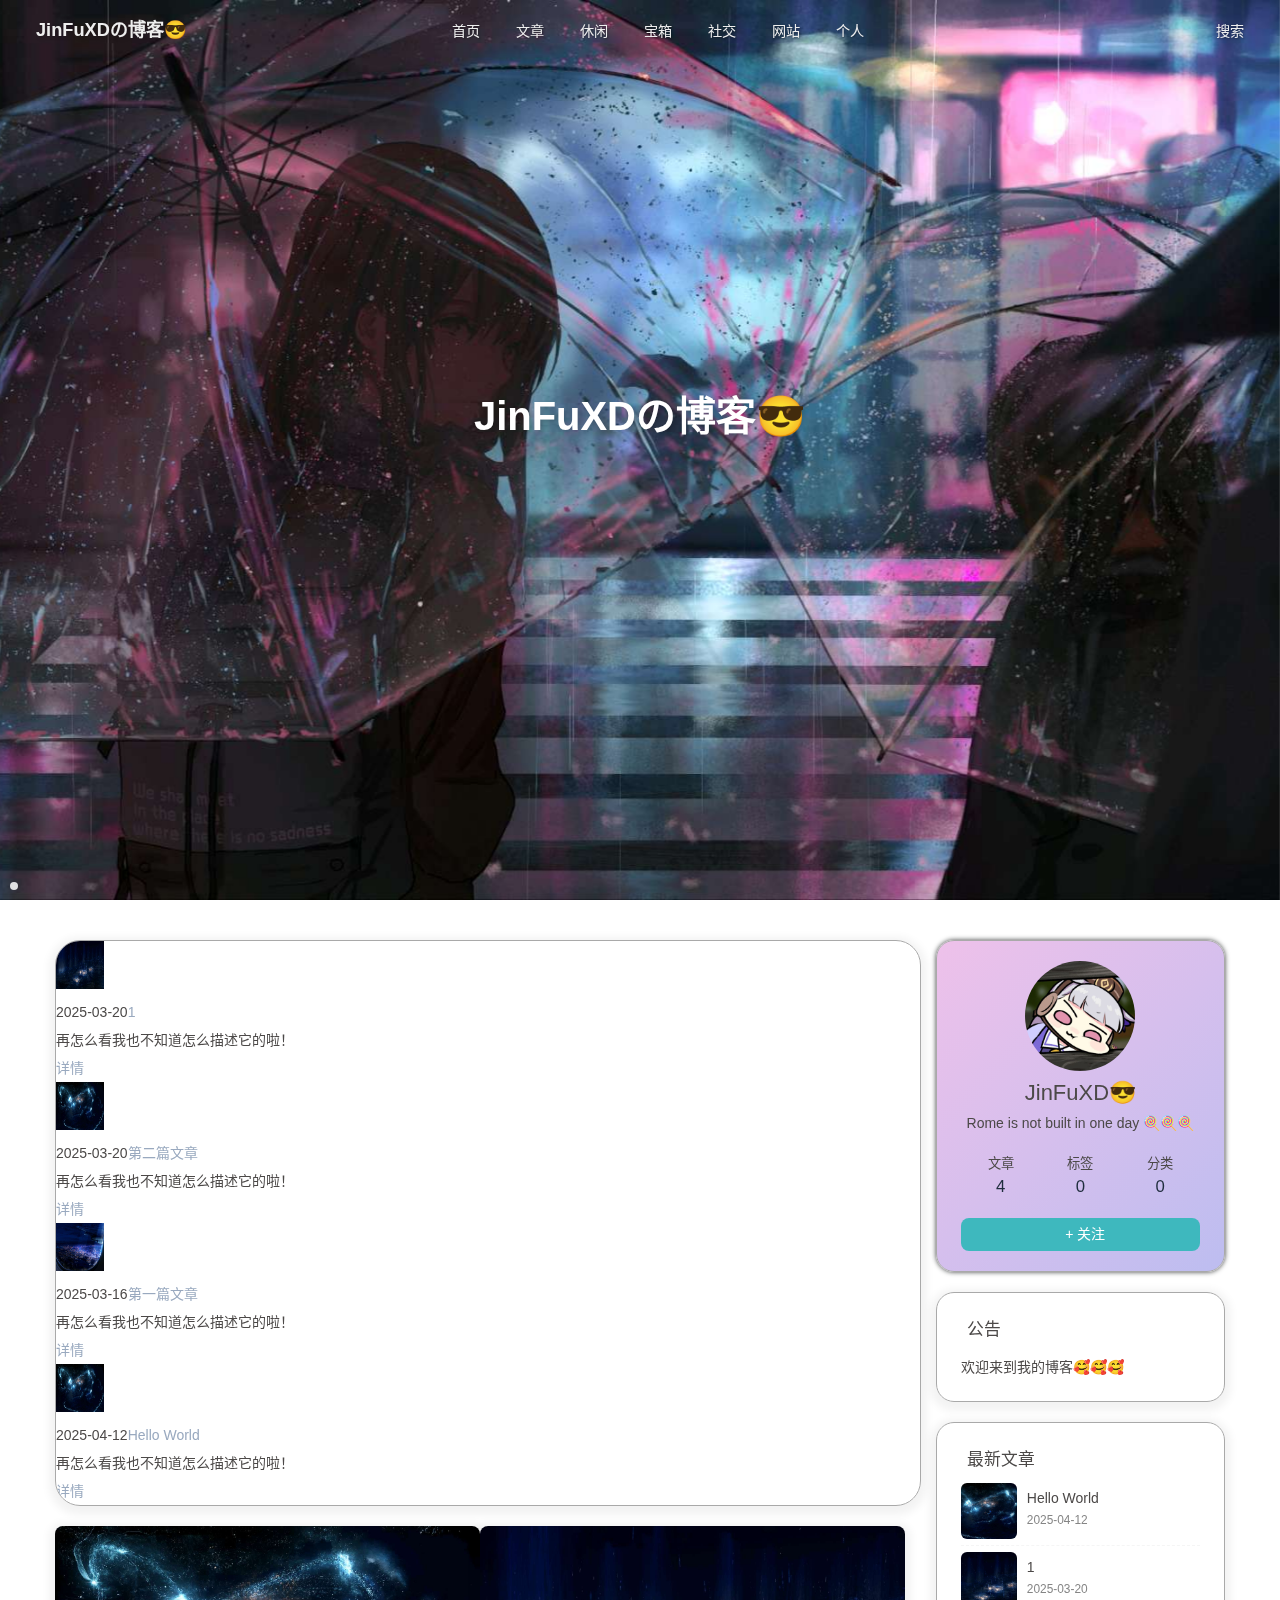
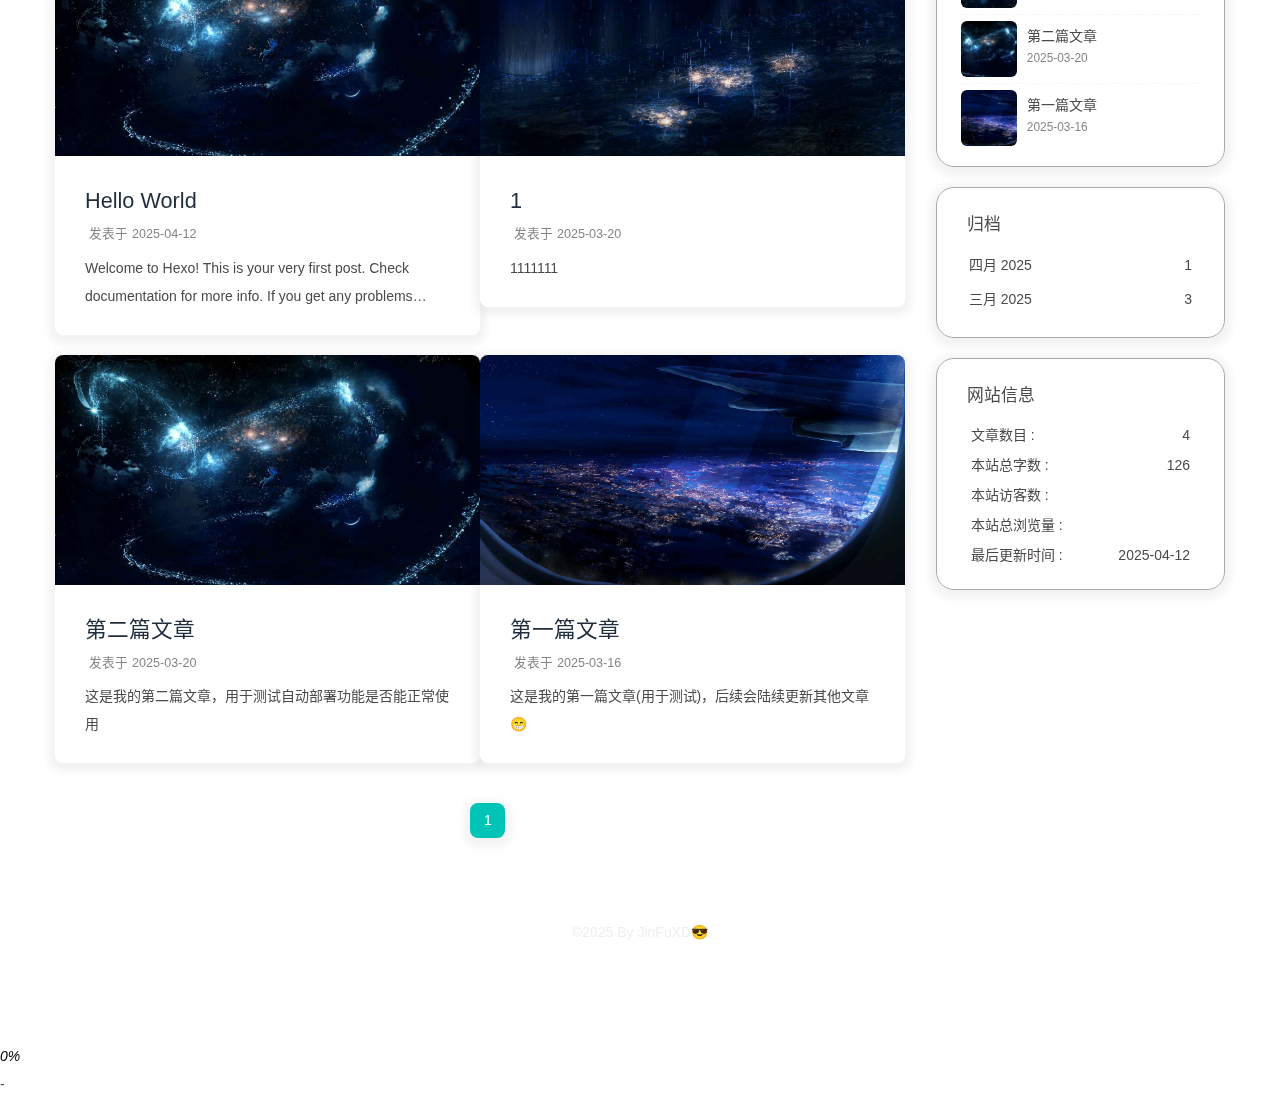
==== commit 47e17e02: "Site updated: 2025-04-12 21:54:26" ====
--- a/index.html
+++ b/index.html
@@ -142,10 +142,10 @@
   isHighlightShrink: false,
   isToc: false,
   pageType: 'home'
-}</script><link rel="stylesheet" href="/css/universe.css"><link rel="stylesheet" href="/css/custom.css" media="defer" onload="this.media='all'"><link rel="stylesheet" href="//at.alicdn.com/t/c/font_4889557_3l7i4uc7f5h.css" media="defer" onload="this.media='all'"><link rel="stylesheet" href="https://cdn.jsdelivr.net/gh/l-lin/font-awesome-animation/dist/font-awesome-animation.min.css"  media="defer" onload="this.media='all'"><link rel="stylesheet" href="/css/progress_bar.css" media="defer" onload="this.media='all'"><link rel="stylesheet" href="/css/readPercent.css"><span id="fps"></span><div id="myscoll"></div><!-- hexo injector head_end start --><link rel="stylesheet" href="https://cdn.jsdelivr.net/gh/Zfour/Butterfly-double-row-display@1.00/cardlistpost.min.css"/>
+}</script><link rel="stylesheet" href="/css/universe.css"><link rel="stylesheet" href="/css/custom.css" media="defer" onload="this.media='all'"><link rel="stylesheet" href="//at.alicdn.com/t/c/font_4889557_3l7i4uc7f5h.css" media="defer" onload="this.media='all'"><link rel="stylesheet" href="https://cdn.jsdelivr.net/gh/l-lin/font-awesome-animation/dist/font-awesome-animation.min.css"  media="defer" onload="this.media='all'"><link rel="stylesheet" href="/css/progress_bar.css" media="defer" onload="this.media='all'"><link rel="stylesheet" href="/css/readPercent.css"><span id="fps"></span><div id="myscoll"></div><!-- hexo injector head_end start --><link rel="stylesheet" href="https://unpkg.zhimg.com/hexo-butterfly-footer-beautify@1.0.0/lib/runtime.min.css" media="print" onload="this.media='all'"><link rel="stylesheet" href="https://cdn.jsdelivr.net/gh/Zfour/Butterfly-double-row-display@1.00/cardlistpost.min.css"/>
 <style>#recent-posts > .recent-post-item >.recent-post-info > .article-meta-wrap > .tags:before {content:"\A";
   white-space: pre;}#recent-posts > .recent-post-item >.recent-post-info > .article-meta-wrap > .tags > .article-meta__separator{display:none}</style>
-<link rel="stylesheet" href="https://unpkg.zhimg.com/hexo-butterfly-footer-beautify@1.0.0/lib/runtime.min.css" media="print" onload="this.media='all'"><link rel="stylesheet" href="https://npm.elemecdn.com/hexo-butterfly-swiper/lib/swiper.min.css" media="print" onload="this.media='all'"><link rel="stylesheet" href="https://npm.elemecdn.com/hexo-butterfly-swiper/lib/swiperstyle.css" media="print" onload="this.media='all'"><link rel="stylesheet" href="https://npm.elemecdn.com/hexo-butterfly-wowjs/lib/animate.min.css" media="print" onload="this.media='screen'"><link rel="stylesheet" href="https://npm.elemecdn.com/hexo-butterfly-tag-plugins-plus@latest/lib/assets/font-awesome-animation.min.css" media="defer" onload="this.media='all'"><link rel="stylesheet" href="https://npm.elemecdn.com/hexo-butterfly-tag-plugins-plus@latest/lib/tag_plugins.css" media="defer" onload="this.media='all'"><script src="https://npm.elemecdn.com/hexo-butterfly-tag-plugins-plus@latest/lib/assets/carousel-touch.js"></script><!-- hexo injector head_end end --><meta name="generator" content="Hexo 7.3.0"></head><body><div id="loading-box" onclick="document.getElementById(&quot;loading-box&quot;).classList.add(&quot;loaded&quot;)"><div class="loading-bg"><div class="loading-img"></div><div class="loading-image-dot"></div></div></div><script>const preloader = {
+<link rel="stylesheet" href="https://npm.elemecdn.com/hexo-butterfly-tag-plugins-plus@latest/lib/assets/font-awesome-animation.min.css" media="defer" onload="this.media='all'"><link rel="stylesheet" href="https://npm.elemecdn.com/hexo-butterfly-tag-plugins-plus@latest/lib/tag_plugins.css" media="defer" onload="this.media='all'"><script src="https://npm.elemecdn.com/hexo-butterfly-tag-plugins-plus@latest/lib/assets/carousel-touch.js"></script><link rel="stylesheet" href="https://npm.elemecdn.com/hexo-butterfly-swiper/lib/swiper.min.css" media="print" onload="this.media='all'"><link rel="stylesheet" href="https://npm.elemecdn.com/hexo-butterfly-swiper/lib/swiperstyle.css" media="print" onload="this.media='all'"><link rel="stylesheet" href="https://npm.elemecdn.com/hexo-butterfly-wowjs/lib/animate.min.css" media="print" onload="this.media='screen'"><!-- hexo injector head_end end --><meta name="generator" content="Hexo 7.3.0"></head><body><div id="loading-box" onclick="document.getElementById(&quot;loading-box&quot;).classList.add(&quot;loaded&quot;)"><div class="loading-bg"><div class="loading-img"></div><div class="loading-image-dot"></div></div></div><script>const preloader = {
   endLoading: () => {
     document.body.style.overflow = 'auto';
     document.getElementById('loading-box').classList.add("loaded")
@@ -169,7 +169,7 @@
   Pace.restart()
 }, 'pace_restart')
 
-</script><link rel="stylesheet" href="/css/progress_bar.css"/><script src="https://cdn.jsdelivr.net/npm/pace-js/pace.min.js"></script><div id="web_bg" style="background-image: url(/img/26.jpg);"></div><div id="sidebar"><div id="menu-mask"></div><div id="sidebar-menus"><div class="avatar-img text-center"><img src="/img/touxiang.jpg" onerror="this.onerror=null;this.src='/img/friend_404.gif'" alt="avatar"/></div><div class="site-data text-center"><a href="/archives/"><div class="headline">文章</div><div class="length-num">3</div></a><a href="/tags/"><div class="headline">标签</div><div class="length-num">0</div></a><a href="/categories/"><div class="headline">分类</div><div class="length-num">0</div></a></div><div class="menus_items"><div class="menus_item"><a class="site-page faa-parent animated-hover" href="/"><i class="fa-fw icon-shengdanwu"></i><svg class="icon fa-tada" aria-hidden="true"><use xlink:href="#icon-shengdanwu"></use></svg><span> 首页</span></a></div><div class="menus_item"><a class="site-page group faa-parent animated-hover hide" href="javascript:void(0);"><svg class="icon fa-tada" aria-hidden="true"><use xlink:href="#icon-shengdan-xiaoben"></use></svg><span> 文章</span><i class="fas fa-chevron-down"></i></a><ul class="menus_item_child"><li><a class="site-page child faa-parent animated-hover" href="/archives/"><svg class="icon fa-tada" aria-hidden="true"><use xlink:href="#icon-shengdanhua">                   </use></svg><span> 归档</span></a></li><li><a class="site-page child faa-parent animated-hover" href="/categories/"><svg class="icon fa-tada" aria-hidden="true"><use xlink:href="#icon-shengdanbingqilin">                   </use></svg><span> 分类</span></a></li><li><a class="site-page child faa-parent animated-hover" href="/tags/"><svg class="icon fa-tada" aria-hidden="true"><use xlink:href="#icon-shengdanqian">                   </use></svg><span> 标签</span></a></li></ul></div><div class="menus_item"><a class="site-page group faa-parent animated-hover hide" href="javascript:void(0);"><svg class="icon fa-tada" aria-hidden="true"><use xlink:href="#icon-shengdanreyin"></use></svg><span> 休闲</span><i class="fas fa-chevron-down"></i></a><ul class="menus_item_child"><li><a class="site-page child faa-parent animated-hover" href="/life/music/"><svg class="icon fa-tada" aria-hidden="true"><use xlink:href="#icon-shengdanjieshuijingqiu">                   </use></svg><span> 音乐盒</span></a></li><li><a class="site-page child faa-parent animated-hover" href="/life/movie/"><svg class="icon fa-tada" aria-hidden="true"><use xlink:href="#icon-shengdanmei">                   </use></svg><span> 影院</span></a></li><li><a class="site-page child faa-parent animated-hover" href="/life/game/"><svg class="icon fa-tada" aria-hidden="true"><use xlink:href="#icon-shengdan-muma">                   </use></svg><span> 游戏</span></a></li></ul></div><div class="menus_item"><a class="site-page group faa-parent animated-hover hide" href="javascript:void(0);"><svg class="icon fa-tada" aria-hidden="true"><use xlink:href="#icon-shengdanliwu"></use></svg><span> 宝箱</span><i class="fas fa-chevron-down"></i></a><ul class="menus_item_child"><li><a class="site-page child faa-parent animated-hover" href="/box/gallery/"><svg class="icon fa-tada" aria-hidden="true"><use xlink:href="#icon-shengdanguo">                   </use></svg><span> 相册</span></a></li><li><a class="site-page child faa-parent animated-hover" href="/box/animation/"><svg class="icon fa-tada" aria-hidden="true"><use xlink:href="#icon-shengdanxuehua">                   </use></svg><span> 番剧</span></a></li><li><a class="site-page child faa-parent animated-hover" href="/box/nav/"><svg class="icon fa-tada" aria-hidden="true"><use xlink:href="#icon-shengdan-weijin">                   </use></svg><span> 网址导航</span></a></li></ul></div><div class="menus_item"><a class="site-page group faa-parent animated-hover hide" href="javascript:void(0);"><svg class="icon fa-tada" aria-hidden="true"><use xlink:href="#icon-shengdan-xinxiang"></use></svg><span> 社交</span><i class="fas fa-chevron-down"></i></a><ul class="menus_item_child"><li><a class="site-page child faa-parent animated-hover" href="/social/pengyouquan/"><svg class="icon fa-tada" aria-hidden="true"><use xlink:href="#icon-shengdanhuahuan">                   </use></svg><span> 朋友圈</span></a></li><li><a class="site-page child faa-parent animated-hover" href="/comments/"><svg class="icon fa-tada" aria-hidden="true"><use xlink:href="#icon-shengdanheqia">                   </use></svg><span> 留言板</span></a></li></ul></div><div class="menus_item"><a class="site-page group faa-parent animated-hover hide" href="javascript:void(0);"><svg class="icon fa-tada" aria-hidden="true"><use xlink:href="#icon-shengdanwanou"></use></svg><span> 网站</span><i class="fas fa-chevron-down"></i></a><ul class="menus_item_child"><li><a class="site-page child faa-parent animated-hover" href="/site/census/"><svg class="icon fa-tada" aria-hidden="true"><use xlink:href="#icon-shengdanxiaoxiong">                   </use></svg><span> 网站统计</span></a></li><li><a class="site-page child faa-parent animated-hover" href="/site/echarts/"><svg class="icon fa-tada" aria-hidden="true"><use xlink:href="#icon-shengdan-shaoji">                   </use></svg><span> 文章统计</span></a></li></ul></div><div class="menus_item"><a class="site-page group faa-parent animated-hover hide" href="javascript:void(0);"><svg class="icon fa-tada" aria-hidden="true"><use xlink:href="#icon-shengdannvlang"></use></svg><span> 个人</span><i class="fas fa-chevron-down"></i></a><ul class="menus_item_child"><li><a class="site-page child faa-parent animated-hover" href="/personal/bb/"><svg class="icon fa-tada" aria-hidden="true"><use xlink:href="#icon-shengdanqiqiu">                   </use></svg><span> 牢骚</span></a></li><li><a class="site-page child faa-parent animated-hover" href="/personal/about/"><svg class="icon fa-tada" aria-hidden="true"><use xlink:href="#icon-shengdanwazi">                   </use></svg><span> 关于</span></a></li></ul></div></div></div></div><div class="page" id="body-wrap"><header class="full_page" id="page-header"><nav id="nav"><span id="blog-info"><a class="nav-site-title" href="/"><span class="site-name">JinFuXDの博客😎</span></a></span><div id="menus"><div id="search-button"><span class="site-page social-icon search"><i class="fas fa-search fa-fw"></i><span> 搜索</span></span></div><div class="menus_items"><div class="menus_item"><a class="site-page faa-parent animated-hover" href="/"><i class="fa-fw icon-shengdanwu"></i><svg class="icon fa-tada" aria-hidden="true"><use xlink:href="#icon-shengdanwu"></use></svg><span> 首页</span></a></div><div class="menus_item"><a class="site-page group faa-parent animated-hover hide" href="javascript:void(0);"><svg class="icon fa-tada" aria-hidden="true"><use xlink:href="#icon-shengdan-xiaoben"></use></svg><span> 文章</span><i class="fas fa-chevron-down"></i></a><ul class="menus_item_child"><li><a class="site-page child faa-parent animated-hover" href="/archives/"><svg class="icon fa-tada" aria-hidden="true"><use xlink:href="#icon-shengdanhua">                   </use></svg><span> 归档</span></a></li><li><a class="site-page child faa-parent animated-hover" href="/categories/"><svg class="icon fa-tada" aria-hidden="true"><use xlink:href="#icon-shengdanbingqilin">                   </use></svg><span> 分类</span></a></li><li><a class="site-page child faa-parent animated-hover" href="/tags/"><svg class="icon fa-tada" aria-hidden="true"><use xlink:href="#icon-shengdanqian">                   </use></svg><span> 标签</span></a></li></ul></div><div class="menus_item"><a class="site-page group faa-parent animated-hover hide" href="javascript:void(0);"><svg class="icon fa-tada" aria-hidden="true"><use xlink:href="#icon-shengdanreyin"></use></svg><span> 休闲</span><i class="fas fa-chevron-down"></i></a><ul class="menus_item_child"><li><a class="site-page child faa-parent animated-hover" href="/life/music/"><svg class="icon fa-tada" aria-hidden="true"><use xlink:href="#icon-shengdanjieshuijingqiu">                   </use></svg><span> 音乐盒</span></a></li><li><a class="site-page child faa-parent animated-hover" href="/life/movie/"><svg class="icon fa-tada" aria-hidden="true"><use xlink:href="#icon-shengdanmei">                   </use></svg><span> 影院</span></a></li><li><a class="site-page child faa-parent animated-hover" href="/life/game/"><svg class="icon fa-tada" aria-hidden="true"><use xlink:href="#icon-shengdan-muma">                   </use></svg><span> 游戏</span></a></li></ul></div><div class="menus_item"><a class="site-page group faa-parent animated-hover hide" href="javascript:void(0);"><svg class="icon fa-tada" aria-hidden="true"><use xlink:href="#icon-shengdanliwu"></use></svg><span> 宝箱</span><i class="fas fa-chevron-down"></i></a><ul class="menus_item_child"><li><a class="site-page child faa-parent animated-hover" href="/box/gallery/"><svg class="icon fa-tada" aria-hidden="true"><use xlink:href="#icon-shengdanguo">                   </use></svg><span> 相册</span></a></li><li><a class="site-page child faa-parent animated-hover" href="/box/animation/"><svg class="icon fa-tada" aria-hidden="true"><use xlink:href="#icon-shengdanxuehua">                   </use></svg><span> 番剧</span></a></li><li><a class="site-page child faa-parent animated-hover" href="/box/nav/"><svg class="icon fa-tada" aria-hidden="true"><use xlink:href="#icon-shengdan-weijin">                   </use></svg><span> 网址导航</span></a></li></ul></div><div class="menus_item"><a class="site-page group faa-parent animated-hover hide" href="javascript:void(0);"><svg class="icon fa-tada" aria-hidden="true"><use xlink:href="#icon-shengdan-xinxiang"></use></svg><span> 社交</span><i class="fas fa-chevron-down"></i></a><ul class="menus_item_child"><li><a class="site-page child faa-parent animated-hover" href="/social/pengyouquan/"><svg class="icon fa-tada" aria-hidden="true"><use xlink:href="#icon-shengdanhuahuan">                   </use></svg><span> 朋友圈</span></a></li><li><a class="site-page child faa-parent animated-hover" href="/comments/"><svg class="icon fa-tada" aria-hidden="true"><use xlink:href="#icon-shengdanheqia">                   </use></svg><span> 留言板</span></a></li></ul></div><div class="menus_item"><a class="site-page group faa-parent animated-hover hide" href="javascript:void(0);"><svg class="icon fa-tada" aria-hidden="true"><use xlink:href="#icon-shengdanwanou"></use></svg><span> 网站</span><i class="fas fa-chevron-down"></i></a><ul class="menus_item_child"><li><a class="site-page child faa-parent animated-hover" href="/site/census/"><svg class="icon fa-tada" aria-hidden="true"><use xlink:href="#icon-shengdanxiaoxiong">                   </use></svg><span> 网站统计</span></a></li><li><a class="site-page child faa-parent animated-hover" href="/site/echarts/"><svg class="icon fa-tada" aria-hidden="true"><use xlink:href="#icon-shengdan-shaoji">                   </use></svg><span> 文章统计</span></a></li></ul></div><div class="menus_item"><a class="site-page group faa-parent animated-hover hide" href="javascript:void(0);"><svg class="icon fa-tada" aria-hidden="true"><use xlink:href="#icon-shengdannvlang"></use></svg><span> 个人</span><i class="fas fa-chevron-down"></i></a><ul class="menus_item_child"><li><a class="site-page child faa-parent animated-hover" href="/personal/bb/"><svg class="icon fa-tada" aria-hidden="true"><use xlink:href="#icon-shengdanqiqiu">                   </use></svg><span> 牢骚</span></a></li><li><a class="site-page child faa-parent animated-hover" href="/personal/about/"><svg class="icon fa-tada" aria-hidden="true"><use xlink:href="#icon-shengdanwazi">                   </use></svg><span> 关于</span></a></li></ul></div></div><div id="toggle-menu"><span class="site-page"><i class="fas fa-bars fa-fw"></i></span></div></div></nav><div id="site-info"><h1 id="site-title">JinFuXDの博客😎</h1><div id="site-subtitle"><span id="subtitle"></span></div></div><div id="scroll-down"><i class="fas fa-angle-down scroll-down-effects"></i></div></header><main class="layout" id="content-inner"><div class="recent-posts nc masonry" id="recent-posts"><div class="recent-post-items"><div class="recent-post-item"><div class="post_cover"><a href="/2025/04/12/hello-world/" title="Hello World"><img class="post-bg" src="/img/16.jpg" onerror="this.onerror=null;this.src='/img/404.jpg'" alt="Hello World"></a></div><div class="recent-post-info"><a class="article-title" href="/2025/04/12/hello-world/" title="Hello World">Hello World</a><div class="article-meta-wrap"><span class="post-meta-date"><i class="far fa-calendar-alt"></i><span class="article-meta-label">发表于</span><time datetime="2025-04-12T13:25:56.419Z" title="发表于 2025-04-12 21:25:56">2025-04-12</time></span></div><div class="content">Welcome to Hexo! This is your very first post. Check documentation for more info. If you get any problems when using Hexo, you can find the answer in troubleshooting or you can ask me on GitHub. Quick StartCreate a new post1$ hexo new &quot;My New Post&quot; More info: Writing Run server1$ hexo server More info: Server Generate static files1$ hexo generate More info: Generating Deploy to remote sites1$ hexo deploy More info: Deployment </div></div></div><div class="recent-post-item"><div class="post_cover"><a href="/2025/03/20/%E7%AC%AC%E4%BA%8C%E7%AF%87%E6%96%87%E7%AB%A0/" title="第二篇文章"><img class="post-bg" src="/img/16.jpg" onerror="this.onerror=null;this.src='/img/404.jpg'" alt="第二篇文章"></a></div><div class="recent-post-info"><a class="article-title" href="/2025/03/20/%E7%AC%AC%E4%BA%8C%E7%AF%87%E6%96%87%E7%AB%A0/" title="第二篇文章">第二篇文章</a><div class="article-meta-wrap"><span class="post-meta-date"><i class="far fa-calendar-alt"></i><span class="article-meta-label">发表于</span><time datetime="2025-03-20T13:40:00.000Z" title="发表于 2025-03-20 21:40:00">2025-03-20</time></span></div><div class="content">这是我的第二篇文章，用于测试自动部署功能是否能正常使用 </div></div></div><div class="recent-post-item"><div class="post_cover"><a href="/2025/03/16/%E7%AC%AC%E4%B8%80%E7%AF%87%E6%96%87%E7%AB%A0/" title="第一篇文章"><img class="post-bg" src="/img/15.jpg" onerror="this.onerror=null;this.src='/img/404.jpg'" alt="第一篇文章"></a></div><div class="recent-post-info"><a class="article-title" href="/2025/03/16/%E7%AC%AC%E4%B8%80%E7%AF%87%E6%96%87%E7%AB%A0/" title="第一篇文章">第一篇文章</a><div class="article-meta-wrap"><span class="post-meta-date"><i class="far fa-calendar-alt"></i><span class="article-meta-label">发表于</span><time datetime="2025-03-16T07:59:00.000Z" title="发表于 2025-03-16 15:59:00">2025-03-16</time></span></div><div class="content">这是我的第一篇文章(用于测试)，后续会陆续更新其他文章😁 </div></div></div></div><nav id="pagination"><div class="pagination"><span class="page-number current">1</span></div></nav></div><div class="aside-content" id="aside-content"><div class="card-widget card-info text-center"><div class="avatar-img"><img src="/img/touxiang.jpg" onerror="this.onerror=null;this.src='/img/friend_404.gif'" alt="avatar"/></div><div class="author-info-name">JinFuXD😎</div><div class="author-info-description">Rome is not built in one day 🍭🍭🍭</div><div class="site-data"><a href="/archives/"><div class="headline">文章</div><div class="length-num">3</div></a><a href="/tags/"><div class="headline">标签</div><div class="length-num">0</div></a><a href="/categories/"><div class="headline">分类</div><div class="length-num">0</div></a></div><a id="card-info-btn" target="_blank" rel="noopener" href="https://github.com/JinFuXD"><i class="fab fa-github"></i><span>+ 关注</span></a></div><div class="card-widget card-announcement"><div class="item-headline"><i class="fas fa-bullhorn fa-shake"></i><span>公告</span></div><div class="announcement_content">欢迎来到我的博客🥰🥰🥰</div></div><div class="sticky_layout"><div class="card-widget card-recent-post"><div class="item-headline"><i class="fas fa-history"></i><span>最新文章</span></div><div class="aside-list"><div class="aside-list-item"><a class="thumbnail" href="/2025/04/12/hello-world/" title="Hello World"><img src="/img/16.jpg" onerror="this.onerror=null;this.src='/img/404.jpg'" alt="Hello World"/></a><div class="content"><a class="title" href="/2025/04/12/hello-world/" title="Hello World">Hello World</a><time datetime="2025-04-12T13:25:56.419Z" title="发表于 2025-04-12 21:25:56">2025-04-12</time></div></div><div class="aside-list-item"><a class="thumbnail" href="/2025/03/20/%E7%AC%AC%E4%BA%8C%E7%AF%87%E6%96%87%E7%AB%A0/" title="第二篇文章"><img src="/img/16.jpg" onerror="this.onerror=null;this.src='/img/404.jpg'" alt="第二篇文章"/></a><div class="content"><a class="title" href="/2025/03/20/%E7%AC%AC%E4%BA%8C%E7%AF%87%E6%96%87%E7%AB%A0/" title="第二篇文章">第二篇文章</a><time datetime="2025-03-20T13:40:00.000Z" title="发表于 2025-03-20 21:40:00">2025-03-20</time></div></div><div class="aside-list-item"><a class="thumbnail" href="/2025/03/16/%E7%AC%AC%E4%B8%80%E7%AF%87%E6%96%87%E7%AB%A0/" title="第一篇文章"><img src="/img/15.jpg" onerror="this.onerror=null;this.src='/img/404.jpg'" alt="第一篇文章"/></a><div class="content"><a class="title" href="/2025/03/16/%E7%AC%AC%E4%B8%80%E7%AF%87%E6%96%87%E7%AB%A0/" title="第一篇文章">第一篇文章</a><time datetime="2025-03-16T07:59:00.000Z" title="发表于 2025-03-16 15:59:00">2025-03-16</time></div></div></div></div><div class="card-widget card-archives">
+</script><link rel="stylesheet" href="/css/progress_bar.css"/><script src="https://cdn.jsdelivr.net/npm/pace-js/pace.min.js"></script><div id="web_bg" style="background-image: url(/img/26.jpg);"></div><div id="sidebar"><div id="menu-mask"></div><div id="sidebar-menus"><div class="avatar-img text-center"><img src="/img/touxiang.jpg" onerror="this.onerror=null;this.src='/img/friend_404.gif'" alt="avatar"/></div><div class="site-data text-center"><a href="/archives/"><div class="headline">文章</div><div class="length-num">4</div></a><a href="/tags/"><div class="headline">标签</div><div class="length-num">0</div></a><a href="/categories/"><div class="headline">分类</div><div class="length-num">0</div></a></div><div class="menus_items"><div class="menus_item"><a class="site-page faa-parent animated-hover" href="/"><i class="fa-fw icon-shengdanwu"></i><svg class="icon fa-tada" aria-hidden="true"><use xlink:href="#icon-shengdanwu"></use></svg><span> 首页</span></a></div><div class="menus_item"><a class="site-page group faa-parent animated-hover hide" href="javascript:void(0);"><svg class="icon fa-tada" aria-hidden="true"><use xlink:href="#icon-shengdan-xiaoben"></use></svg><span> 文章</span><i class="fas fa-chevron-down"></i></a><ul class="menus_item_child"><li><a class="site-page child faa-parent animated-hover" href="/archives/"><svg class="icon fa-tada" aria-hidden="true"><use xlink:href="#icon-shengdanhua">                   </use></svg><span> 归档</span></a></li><li><a class="site-page child faa-parent animated-hover" href="/categories/"><svg class="icon fa-tada" aria-hidden="true"><use xlink:href="#icon-shengdanbingqilin">                   </use></svg><span> 分类</span></a></li><li><a class="site-page child faa-parent animated-hover" href="/tags/"><svg class="icon fa-tada" aria-hidden="true"><use xlink:href="#icon-shengdanqian">                   </use></svg><span> 标签</span></a></li></ul></div><div class="menus_item"><a class="site-page group faa-parent animated-hover hide" href="javascript:void(0);"><svg class="icon fa-tada" aria-hidden="true"><use xlink:href="#icon-shengdanreyin"></use></svg><span> 休闲</span><i class="fas fa-chevron-down"></i></a><ul class="menus_item_child"><li><a class="site-page child faa-parent animated-hover" href="/life/music/"><svg class="icon fa-tada" aria-hidden="true"><use xlink:href="#icon-shengdanjieshuijingqiu">                   </use></svg><span> 音乐盒</span></a></li><li><a class="site-page child faa-parent animated-hover" href="/life/movie/"><svg class="icon fa-tada" aria-hidden="true"><use xlink:href="#icon-shengdanmei">                   </use></svg><span> 影院</span></a></li><li><a class="site-page child faa-parent animated-hover" href="/life/game/"><svg class="icon fa-tada" aria-hidden="true"><use xlink:href="#icon-shengdan-muma">                   </use></svg><span> 游戏</span></a></li></ul></div><div class="menus_item"><a class="site-page group faa-parent animated-hover hide" href="javascript:void(0);"><svg class="icon fa-tada" aria-hidden="true"><use xlink:href="#icon-shengdanliwu"></use></svg><span> 宝箱</span><i class="fas fa-chevron-down"></i></a><ul class="menus_item_child"><li><a class="site-page child faa-parent animated-hover" href="/box/gallery/"><svg class="icon fa-tada" aria-hidden="true"><use xlink:href="#icon-shengdanguo">                   </use></svg><span> 相册</span></a></li><li><a class="site-page child faa-parent animated-hover" href="/box/animation/"><svg class="icon fa-tada" aria-hidden="true"><use xlink:href="#icon-shengdanxuehua">                   </use></svg><span> 番剧</span></a></li><li><a class="site-page child faa-parent animated-hover" href="/box/nav/"><svg class="icon fa-tada" aria-hidden="true"><use xlink:href="#icon-shengdan-weijin">                   </use></svg><span> 网址导航</span></a></li></ul></div><div class="menus_item"><a class="site-page group faa-parent animated-hover hide" href="javascript:void(0);"><svg class="icon fa-tada" aria-hidden="true"><use xlink:href="#icon-shengdan-xinxiang"></use></svg><span> 社交</span><i class="fas fa-chevron-down"></i></a><ul class="menus_item_child"><li><a class="site-page child faa-parent animated-hover" href="/social/pengyouquan/"><svg class="icon fa-tada" aria-hidden="true"><use xlink:href="#icon-shengdanhuahuan">                   </use></svg><span> 朋友圈</span></a></li><li><a class="site-page child faa-parent animated-hover" href="/comments/"><svg class="icon fa-tada" aria-hidden="true"><use xlink:href="#icon-shengdanheqia">                   </use></svg><span> 留言板</span></a></li></ul></div><div class="menus_item"><a class="site-page group faa-parent animated-hover hide" href="javascript:void(0);"><svg class="icon fa-tada" aria-hidden="true"><use xlink:href="#icon-shengdanwanou"></use></svg><span> 网站</span><i class="fas fa-chevron-down"></i></a><ul class="menus_item_child"><li><a class="site-page child faa-parent animated-hover" href="/site/census/"><svg class="icon fa-tada" aria-hidden="true"><use xlink:href="#icon-shengdanxiaoxiong">                   </use></svg><span> 网站统计</span></a></li><li><a class="site-page child faa-parent animated-hover" href="/site/echarts/"><svg class="icon fa-tada" aria-hidden="true"><use xlink:href="#icon-shengdan-shaoji">                   </use></svg><span> 文章统计</span></a></li></ul></div><div class="menus_item"><a class="site-page group faa-parent animated-hover hide" href="javascript:void(0);"><svg class="icon fa-tada" aria-hidden="true"><use xlink:href="#icon-shengdannvlang"></use></svg><span> 个人</span><i class="fas fa-chevron-down"></i></a><ul class="menus_item_child"><li><a class="site-page child faa-parent animated-hover" href="/personal/bb/"><svg class="icon fa-tada" aria-hidden="true"><use xlink:href="#icon-shengdanqiqiu">                   </use></svg><span> 牢骚</span></a></li><li><a class="site-page child faa-parent animated-hover" href="/personal/about/"><svg class="icon fa-tada" aria-hidden="true"><use xlink:href="#icon-shengdanwazi">                   </use></svg><span> 关于</span></a></li></ul></div></div></div></div><div class="page" id="body-wrap"><header class="full_page" id="page-header"><nav id="nav"><span id="blog-info"><a class="nav-site-title" href="/"><span class="site-name">JinFuXDの博客😎</span></a></span><div id="menus"><div id="search-button"><span class="site-page social-icon search"><i class="fas fa-search fa-fw"></i><span> 搜索</span></span></div><div class="menus_items"><div class="menus_item"><a class="site-page faa-parent animated-hover" href="/"><i class="fa-fw icon-shengdanwu"></i><svg class="icon fa-tada" aria-hidden="true"><use xlink:href="#icon-shengdanwu"></use></svg><span> 首页</span></a></div><div class="menus_item"><a class="site-page group faa-parent animated-hover hide" href="javascript:void(0);"><svg class="icon fa-tada" aria-hidden="true"><use xlink:href="#icon-shengdan-xiaoben"></use></svg><span> 文章</span><i class="fas fa-chevron-down"></i></a><ul class="menus_item_child"><li><a class="site-page child faa-parent animated-hover" href="/archives/"><svg class="icon fa-tada" aria-hidden="true"><use xlink:href="#icon-shengdanhua">                   </use></svg><span> 归档</span></a></li><li><a class="site-page child faa-parent animated-hover" href="/categories/"><svg class="icon fa-tada" aria-hidden="true"><use xlink:href="#icon-shengdanbingqilin">                   </use></svg><span> 分类</span></a></li><li><a class="site-page child faa-parent animated-hover" href="/tags/"><svg class="icon fa-tada" aria-hidden="true"><use xlink:href="#icon-shengdanqian">                   </use></svg><span> 标签</span></a></li></ul></div><div class="menus_item"><a class="site-page group faa-parent animated-hover hide" href="javascript:void(0);"><svg class="icon fa-tada" aria-hidden="true"><use xlink:href="#icon-shengdanreyin"></use></svg><span> 休闲</span><i class="fas fa-chevron-down"></i></a><ul class="menus_item_child"><li><a class="site-page child faa-parent animated-hover" href="/life/music/"><svg class="icon fa-tada" aria-hidden="true"><use xlink:href="#icon-shengdanjieshuijingqiu">                   </use></svg><span> 音乐盒</span></a></li><li><a class="site-page child faa-parent animated-hover" href="/life/movie/"><svg class="icon fa-tada" aria-hidden="true"><use xlink:href="#icon-shengdanmei">                   </use></svg><span> 影院</span></a></li><li><a class="site-page child faa-parent animated-hover" href="/life/game/"><svg class="icon fa-tada" aria-hidden="true"><use xlink:href="#icon-shengdan-muma">                   </use></svg><span> 游戏</span></a></li></ul></div><div class="menus_item"><a class="site-page group faa-parent animated-hover hide" href="javascript:void(0);"><svg class="icon fa-tada" aria-hidden="true"><use xlink:href="#icon-shengdanliwu"></use></svg><span> 宝箱</span><i class="fas fa-chevron-down"></i></a><ul class="menus_item_child"><li><a class="site-page child faa-parent animated-hover" href="/box/gallery/"><svg class="icon fa-tada" aria-hidden="true"><use xlink:href="#icon-shengdanguo">                   </use></svg><span> 相册</span></a></li><li><a class="site-page child faa-parent animated-hover" href="/box/animation/"><svg class="icon fa-tada" aria-hidden="true"><use xlink:href="#icon-shengdanxuehua">                   </use></svg><span> 番剧</span></a></li><li><a class="site-page child faa-parent animated-hover" href="/box/nav/"><svg class="icon fa-tada" aria-hidden="true"><use xlink:href="#icon-shengdan-weijin">                   </use></svg><span> 网址导航</span></a></li></ul></div><div class="menus_item"><a class="site-page group faa-parent animated-hover hide" href="javascript:void(0);"><svg class="icon fa-tada" aria-hidden="true"><use xlink:href="#icon-shengdan-xinxiang"></use></svg><span> 社交</span><i class="fas fa-chevron-down"></i></a><ul class="menus_item_child"><li><a class="site-page child faa-parent animated-hover" href="/social/pengyouquan/"><svg class="icon fa-tada" aria-hidden="true"><use xlink:href="#icon-shengdanhuahuan">                   </use></svg><span> 朋友圈</span></a></li><li><a class="site-page child faa-parent animated-hover" href="/comments/"><svg class="icon fa-tada" aria-hidden="true"><use xlink:href="#icon-shengdanheqia">                   </use></svg><span> 留言板</span></a></li></ul></div><div class="menus_item"><a class="site-page group faa-parent animated-hover hide" href="javascript:void(0);"><svg class="icon fa-tada" aria-hidden="true"><use xlink:href="#icon-shengdanwanou"></use></svg><span> 网站</span><i class="fas fa-chevron-down"></i></a><ul class="menus_item_child"><li><a class="site-page child faa-parent animated-hover" href="/site/census/"><svg class="icon fa-tada" aria-hidden="true"><use xlink:href="#icon-shengdanxiaoxiong">                   </use></svg><span> 网站统计</span></a></li><li><a class="site-page child faa-parent animated-hover" href="/site/echarts/"><svg class="icon fa-tada" aria-hidden="true"><use xlink:href="#icon-shengdan-shaoji">                   </use></svg><span> 文章统计</span></a></li></ul></div><div class="menus_item"><a class="site-page group faa-parent animated-hover hide" href="javascript:void(0);"><svg class="icon fa-tada" aria-hidden="true"><use xlink:href="#icon-shengdannvlang"></use></svg><span> 个人</span><i class="fas fa-chevron-down"></i></a><ul class="menus_item_child"><li><a class="site-page child faa-parent animated-hover" href="/personal/bb/"><svg class="icon fa-tada" aria-hidden="true"><use xlink:href="#icon-shengdanqiqiu">                   </use></svg><span> 牢骚</span></a></li><li><a class="site-page child faa-parent animated-hover" href="/personal/about/"><svg class="icon fa-tada" aria-hidden="true"><use xlink:href="#icon-shengdanwazi">                   </use></svg><span> 关于</span></a></li></ul></div></div><div id="toggle-menu"><span class="site-page"><i class="fas fa-bars fa-fw"></i></span></div></div></nav><div id="site-info"><h1 id="site-title">JinFuXDの博客😎</h1><div id="site-subtitle"><span id="subtitle"></span></div></div><div id="scroll-down"><i class="fas fa-angle-down scroll-down-effects"></i></div></header><main class="layout" id="content-inner"><div class="recent-posts nc masonry" id="recent-posts"><div class="recent-post-items"><div class="recent-post-item"><div class="post_cover"><a href="/2025/04/12/hello-world/" title="Hello World"><img class="post-bg" src="/img/16.jpg" onerror="this.onerror=null;this.src='/img/404.jpg'" alt="Hello World"></a></div><div class="recent-post-info"><a class="article-title" href="/2025/04/12/hello-world/" title="Hello World">Hello World</a><div class="article-meta-wrap"><span class="post-meta-date"><i class="far fa-calendar-alt"></i><span class="article-meta-label">发表于</span><time datetime="2025-04-12T13:25:56.419Z" title="发表于 2025-04-12 21:25:56">2025-04-12</time></span></div><div class="content">Welcome to Hexo! This is your very first post. Check documentation for more info. If you get any problems when using Hexo, you can find the answer in troubleshooting or you can ask me on GitHub. Quick StartCreate a new post1$ hexo new &quot;My New Post&quot; More info: Writing Run server1$ hexo server More info: Server Generate static files1$ hexo generate More info: Generating Deploy to remote sites1$ hexo deploy More info: Deployment </div></div></div><div class="recent-post-item"><div class="post_cover"><a href="/2025/03/20/1/" title="1"><img class="post-bg" src="/img/17.jpg" onerror="this.onerror=null;this.src='/img/404.jpg'" alt="1"></a></div><div class="recent-post-info"><a class="article-title" href="/2025/03/20/1/" title="1">1</a><div class="article-meta-wrap"><span class="post-meta-date"><i class="far fa-calendar-alt"></i><span class="article-meta-label">发表于</span><time datetime="2025-03-20T13:40:00.000Z" title="发表于 2025-03-20 21:40:00">2025-03-20</time></span></div><div class="content">1111111 </div></div></div><div class="recent-post-item"><div class="post_cover"><a href="/2025/03/20/%E7%AC%AC%E4%BA%8C%E7%AF%87%E6%96%87%E7%AB%A0/" title="第二篇文章"><img class="post-bg" src="/img/16.jpg" onerror="this.onerror=null;this.src='/img/404.jpg'" alt="第二篇文章"></a></div><div class="recent-post-info"><a class="article-title" href="/2025/03/20/%E7%AC%AC%E4%BA%8C%E7%AF%87%E6%96%87%E7%AB%A0/" title="第二篇文章">第二篇文章</a><div class="article-meta-wrap"><span class="post-meta-date"><i class="far fa-calendar-alt"></i><span class="article-meta-label">发表于</span><time datetime="2025-03-20T13:40:00.000Z" title="发表于 2025-03-20 21:40:00">2025-03-20</time></span></div><div class="content">这是我的第二篇文章，用于测试自动部署功能是否能正常使用 </div></div></div><div class="recent-post-item"><div class="post_cover"><a href="/2025/03/16/%E7%AC%AC%E4%B8%80%E7%AF%87%E6%96%87%E7%AB%A0/" title="第一篇文章"><img class="post-bg" src="/img/15.jpg" onerror="this.onerror=null;this.src='/img/404.jpg'" alt="第一篇文章"></a></div><div class="recent-post-info"><a class="article-title" href="/2025/03/16/%E7%AC%AC%E4%B8%80%E7%AF%87%E6%96%87%E7%AB%A0/" title="第一篇文章">第一篇文章</a><div class="article-meta-wrap"><span class="post-meta-date"><i class="far fa-calendar-alt"></i><span class="article-meta-label">发表于</span><time datetime="2025-03-16T07:59:00.000Z" title="发表于 2025-03-16 15:59:00">2025-03-16</time></span></div><div class="content">这是我的第一篇文章(用于测试)，后续会陆续更新其他文章😁 </div></div></div></div><nav id="pagination"><div class="pagination"><span class="page-number current">1</span></div></nav></div><div class="aside-content" id="aside-content"><div class="card-widget card-info text-center"><div class="avatar-img"><img src="/img/touxiang.jpg" onerror="this.onerror=null;this.src='/img/friend_404.gif'" alt="avatar"/></div><div class="author-info-name">JinFuXD😎</div><div class="author-info-description">Rome is not built in one day 🍭🍭🍭</div><div class="site-data"><a href="/archives/"><div class="headline">文章</div><div class="length-num">4</div></a><a href="/tags/"><div class="headline">标签</div><div class="length-num">0</div></a><a href="/categories/"><div class="headline">分类</div><div class="length-num">0</div></a></div><a id="card-info-btn" target="_blank" rel="noopener" href="https://github.com/JinFuXD"><i class="fab fa-github"></i><span>+ 关注</span></a></div><div class="card-widget card-announcement"><div class="item-headline"><i class="fas fa-bullhorn fa-shake"></i><span>公告</span></div><div class="announcement_content">欢迎来到我的博客🥰🥰🥰</div></div><div class="sticky_layout"><div class="card-widget card-recent-post"><div class="item-headline"><i class="fas fa-history"></i><span>最新文章</span></div><div class="aside-list"><div class="aside-list-item"><a class="thumbnail" href="/2025/04/12/hello-world/" title="Hello World"><img src="/img/16.jpg" onerror="this.onerror=null;this.src='/img/404.jpg'" alt="Hello World"/></a><div class="content"><a class="title" href="/2025/04/12/hello-world/" title="Hello World">Hello World</a><time datetime="2025-04-12T13:25:56.419Z" title="发表于 2025-04-12 21:25:56">2025-04-12</time></div></div><div class="aside-list-item"><a class="thumbnail" href="/2025/03/20/1/" title="1"><img src="/img/17.jpg" onerror="this.onerror=null;this.src='/img/404.jpg'" alt="1"/></a><div class="content"><a class="title" href="/2025/03/20/1/" title="1">1</a><time datetime="2025-03-20T13:40:00.000Z" title="发表于 2025-03-20 21:40:00">2025-03-20</time></div></div><div class="aside-list-item"><a class="thumbnail" href="/2025/03/20/%E7%AC%AC%E4%BA%8C%E7%AF%87%E6%96%87%E7%AB%A0/" title="第二篇文章"><img src="/img/16.jpg" onerror="this.onerror=null;this.src='/img/404.jpg'" alt="第二篇文章"/></a><div class="content"><a class="title" href="/2025/03/20/%E7%AC%AC%E4%BA%8C%E7%AF%87%E6%96%87%E7%AB%A0/" title="第二篇文章">第二篇文章</a><time datetime="2025-03-20T13:40:00.000Z" title="发表于 2025-03-20 21:40:00">2025-03-20</time></div></div><div class="aside-list-item"><a class="thumbnail" href="/2025/03/16/%E7%AC%AC%E4%B8%80%E7%AF%87%E6%96%87%E7%AB%A0/" title="第一篇文章"><img src="/img/15.jpg" onerror="this.onerror=null;this.src='/img/404.jpg'" alt="第一篇文章"/></a><div class="content"><a class="title" href="/2025/03/16/%E7%AC%AC%E4%B8%80%E7%AF%87%E6%96%87%E7%AB%A0/" title="第一篇文章">第一篇文章</a><time datetime="2025-03-16T07:59:00.000Z" title="发表于 2025-03-16 15:59:00">2025-03-16</time></div></div></div></div><div class="card-widget card-archives">
     <div class="item-headline">
       <i class="fas fa-archive"></i>
       <span>归档</span>
@@ -192,12 +192,12 @@
             <span class="card-archive-list-date">
               三月 2025
             </span>
-            <span class="card-archive-list-count">2</span>
+            <span class="card-archive-list-count">3</span>
           </a>
         </li>
       
     </ul>
-  </div><div class="card-widget card-webinfo"><div class="item-headline"><i class="fas fa-chart-line"></i><span>网站信息</span></div><div class="webinfo"><div class="webinfo-item"><div class="item-name">文章数目 :</div><div class="item-count">3</div></div><div class="webinfo-item"><div class="item-name">本站总字数 :</div><div class="item-count">125</div></div><div class="webinfo-item"><div class="item-name">本站访客数 :</div><div class="item-count" id="busuanzi_value_site_uv"><i class="fa-solid fa-spinner fa-spin"></i></div></div><div class="webinfo-item"><div class="item-name">本站总浏览量 :</div><div class="item-count" id="busuanzi_value_site_pv"><i class="fa-solid fa-spinner fa-spin"></i></div></div><div class="webinfo-item"><div class="item-name">最后更新时间 :</div><div class="item-count" id="last-push-date" data-lastPushDate="2025-04-12T13:46:36.445Z"><i class="fa-solid fa-spinner fa-spin"></i></div></div></div></div></div></div></main><footer id="footer"><div id="footer-wrap"><div class="copyright">&copy;2025 By JinFuXD😎</div></div></footer></div><div id="rightside"><div id="rightside-config-hide"><button id="translateLink" type="button" title="简繁转换">简</button><button id="darkmode" type="button" title="日间和夜间模式切换"><i class="fas fa-adjust"></i></button><button id="hide-aside-btn" type="button" title="单栏和双栏切换"><i class="fas fa-arrows-alt-h"></i></button></div><div id="rightside-config-show"><button id="rightside-config" type="button" title="设置"><i class="fas fa-cog fa-spin"></i></button><button id="go-up" type="button" title="回到顶部"><span class="scroll-percent"></span><i class="fas fa-arrow-up"></i></button></div></div><button id="go-up" type="button" title="回到顶部"><i class="fas fa-arrow-up"><span id="percent">0<span>%</span></span></i></button><div class="js-pjax" id="rightMenu"><div class="rightMenu-group rightMenu-small"><a class="rightMenu-item" href="javascript:window.history.back();"><i class="fa fa-arrow-left"></i></a><a class="rightMenu-item" href="javascript:window.history.forward();"><i class="fa fa-arrow-right"></i></a><a class="rightMenu-item" href="javascript:window.location.reload();"><i class="fa fa-refresh"></i></a><a class="rightMenu-item" href="javascript:rmf.scrollToTop();"><i class="fa fa-arrow-up"></i></a></div><div class="rightMenu-group rightMenu-line hide" id="menu-text"><a class="rightMenu-item" href="javascript:rmf.copySelect();"><i class="fa fa-copy"></i><span>复制</span></a><a class="rightMenu-item" href="javascript:window.open(&quot;https://www.baidu.com/s?wd=&quot;+window.getSelection().toString());window.location.reload();"><i class="fa fa-search"></i><span>百度搜索</span></a></div><div class="rightMenu-group rightMenu-line hide" id="menu-too"><a class="rightMenu-item" href="javascript:window.open(window.getSelection().toString());window.location.reload();"><i class="fa fa-link"></i><span>转到链接</span></a></div><div class="rightMenu-group rightMenu-line hide" id="menu-paste"><a class="rightMenu-item" href="javascript:rmf.paste()"><i class="fa fa-copy"></i><span>粘贴</span></a></div><div class="rightMenu-group rightMenu-line hide" id="menu-post"><a class="rightMenu-item" href="#post-comment"><i class="fas fa-comment"></i><span>空降评论</span></a><a class="rightMenu-item" href="javascript:rmf.copyWordsLink()"><i class="fa fa-link"></i><span>复制本文地址</span></a></div><div class="rightMenu-group rightMenu-line hide" id="menu-to"><a class="rightMenu-item" href="javascript:rmf.openWithNewTab()"><i class="fa fa-window-restore"></i><span>新窗口打开</span></a><a class="rightMenu-item" id="menu-too" href="javascript:rmf.open()"><i class="fa fa-link"></i><span>转到链接</span></a><a class="rightMenu-item" href="javascript:rmf.copyLink()"><i class="fa fa-copy"></i><span>复制链接</span></a></div><div class="rightMenu-group rightMenu-line hide" id="menu-img"><a class="rightMenu-item" href="javascript:rmf.saveAs()"><i class="fa fa-download"></i><span>保存图片</span></a><a class="rightMenu-item" href="javascript:rmf.openWithNewTab()"><i class="fa fa-window-restore"></i><span>在新窗口打开</span></a><a class="rightMenu-item" href="javascript:rmf.copyLink()"><i class="fa fa-copy"></i><span>复制图片链接</span></a></div><div class="rightMenu-group rightMenu-line"><a class="rightMenu-item" href="javascript:randomPost()"><i class="fa fa-paper-plane"></i><span>随便逛逛</span></a><a class="rightMenu-item" href="javascript:switchNightMode();"><i class="fa fa-moon"></i><span>昼夜切换</span></a><a class="rightMenu-item" href="javascript:rmf.switchReadMode();"><i class="fa fa-book"></i><span>阅读模式</span></a><a class="rightMenu-item" href="/personal/about/"><i class="fa fa-info-circle"></i><span>关于博客</span></a><a class="rightMenu-item" href="javascript:toggleWinbox();"><i class="fas fa-cog"></i><span>美化设置</span></a><a class="rightMenu-item" href="javascript:rmf.fullScreen();"><i class="fas fa-expand"></i><span>切换全屏</span></a><a class="rightMenu-item" href="javascript:window.print();"><i class="fa-solid fa-print"></i><span>打印页面</span></a></div></div><div><script src="/js/utils.js"></script><script src="/js/main.js"></script><script src="/js/tw_cn.js"></script><div class="js-pjax"><script>window.typedJSFn = {
+  </div><div class="card-widget card-webinfo"><div class="item-headline"><i class="fas fa-chart-line"></i><span>网站信息</span></div><div class="webinfo"><div class="webinfo-item"><div class="item-name">文章数目 :</div><div class="item-count">4</div></div><div class="webinfo-item"><div class="item-name">本站总字数 :</div><div class="item-count">126</div></div><div class="webinfo-item"><div class="item-name">本站访客数 :</div><div class="item-count" id="busuanzi_value_site_uv"><i class="fa-solid fa-spinner fa-spin"></i></div></div><div class="webinfo-item"><div class="item-name">本站总浏览量 :</div><div class="item-count" id="busuanzi_value_site_pv"><i class="fa-solid fa-spinner fa-spin"></i></div></div><div class="webinfo-item"><div class="item-name">最后更新时间 :</div><div class="item-count" id="last-push-date" data-lastPushDate="2025-04-12T13:54:23.561Z"><i class="fa-solid fa-spinner fa-spin"></i></div></div></div></div></div></div></main><footer id="footer"><div id="footer-wrap"><div class="copyright">&copy;2025 By JinFuXD😎</div></div></footer></div><div id="rightside"><div id="rightside-config-hide"><button id="translateLink" type="button" title="简繁转换">简</button><button id="darkmode" type="button" title="日间和夜间模式切换"><i class="fas fa-adjust"></i></button><button id="hide-aside-btn" type="button" title="单栏和双栏切换"><i class="fas fa-arrows-alt-h"></i></button></div><div id="rightside-config-show"><button id="rightside-config" type="button" title="设置"><i class="fas fa-cog fa-spin"></i></button><button id="go-up" type="button" title="回到顶部"><span class="scroll-percent"></span><i class="fas fa-arrow-up"></i></button></div></div><button id="go-up" type="button" title="回到顶部"><i class="fas fa-arrow-up"><span id="percent">0<span>%</span></span></i></button><div class="js-pjax" id="rightMenu"><div class="rightMenu-group rightMenu-small"><a class="rightMenu-item" href="javascript:window.history.back();"><i class="fa fa-arrow-left"></i></a><a class="rightMenu-item" href="javascript:window.history.forward();"><i class="fa fa-arrow-right"></i></a><a class="rightMenu-item" href="javascript:window.location.reload();"><i class="fa fa-refresh"></i></a><a class="rightMenu-item" href="javascript:rmf.scrollToTop();"><i class="fa fa-arrow-up"></i></a></div><div class="rightMenu-group rightMenu-line hide" id="menu-text"><a class="rightMenu-item" href="javascript:rmf.copySelect();"><i class="fa fa-copy"></i><span>复制</span></a><a class="rightMenu-item" href="javascript:window.open(&quot;https://www.baidu.com/s?wd=&quot;+window.getSelection().toString());window.location.reload();"><i class="fa fa-search"></i><span>百度搜索</span></a></div><div class="rightMenu-group rightMenu-line hide" id="menu-too"><a class="rightMenu-item" href="javascript:window.open(window.getSelection().toString());window.location.reload();"><i class="fa fa-link"></i><span>转到链接</span></a></div><div class="rightMenu-group rightMenu-line hide" id="menu-paste"><a class="rightMenu-item" href="javascript:rmf.paste()"><i class="fa fa-copy"></i><span>粘贴</span></a></div><div class="rightMenu-group rightMenu-line hide" id="menu-post"><a class="rightMenu-item" href="#post-comment"><i class="fas fa-comment"></i><span>空降评论</span></a><a class="rightMenu-item" href="javascript:rmf.copyWordsLink()"><i class="fa fa-link"></i><span>复制本文地址</span></a></div><div class="rightMenu-group rightMenu-line hide" id="menu-to"><a class="rightMenu-item" href="javascript:rmf.openWithNewTab()"><i class="fa fa-window-restore"></i><span>新窗口打开</span></a><a class="rightMenu-item" id="menu-too" href="javascript:rmf.open()"><i class="fa fa-link"></i><span>转到链接</span></a><a class="rightMenu-item" href="javascript:rmf.copyLink()"><i class="fa fa-copy"></i><span>复制链接</span></a></div><div class="rightMenu-group rightMenu-line hide" id="menu-img"><a class="rightMenu-item" href="javascript:rmf.saveAs()"><i class="fa fa-download"></i><span>保存图片</span></a><a class="rightMenu-item" href="javascript:rmf.openWithNewTab()"><i class="fa fa-window-restore"></i><span>在新窗口打开</span></a><a class="rightMenu-item" href="javascript:rmf.copyLink()"><i class="fa fa-copy"></i><span>复制图片链接</span></a></div><div class="rightMenu-group rightMenu-line"><a class="rightMenu-item" href="javascript:randomPost()"><i class="fa fa-paper-plane"></i><span>随便逛逛</span></a><a class="rightMenu-item" href="javascript:switchNightMode();"><i class="fa fa-moon"></i><span>昼夜切换</span></a><a class="rightMenu-item" href="javascript:rmf.switchReadMode();"><i class="fa fa-book"></i><span>阅读模式</span></a><a class="rightMenu-item" href="/personal/about/"><i class="fa fa-info-circle"></i><span>关于博客</span></a><a class="rightMenu-item" href="javascript:toggleWinbox();"><i class="fas fa-cog"></i><span>美化设置</span></a><a class="rightMenu-item" href="javascript:rmf.fullScreen();"><i class="fas fa-expand"></i><span>切换全屏</span></a><a class="rightMenu-item" href="javascript:window.print();"><i class="fa-solid fa-print"></i><span>打印页面</span></a></div></div><div><script src="/js/utils.js"></script><script src="/js/main.js"></script><script src="/js/tw_cn.js"></script><div class="js-pjax"><script>window.typedJSFn = {
   init: str => {
     window.typed = new Typed('#subtitle', Object.assign({
       strings: str,
@@ -333,10 +333,10 @@
   else if (epage === cpage){
     butterfly_footer_beautify_injector_config();
   }
-  </script><script async src="/js/runtime.js"></script><script data-pjax>
+  </script><script async src="/js/runtime.js"></script><script async src="//at.alicdn.com/t/font_2032782_8d5kxvn09md.js"></script><script data-pjax>
   function butterfly_swiper_injector_config(){
     var parent_div_git = document.getElementById('recent-posts');
-    var item_html = '<div class="recent-post-item" style="height: auto;width: 100%"><div class="blog-slider swiper-container-fade swiper-container-horizontal" id="swiper_container"><div class="blog-slider__wrp swiper-wrapper" style="transition-duration: 0ms;"><div class="blog-slider__item swiper-slide" style="width: 750px; opacity: 1; transform: translate3d(0px, 0px, 0px); transition-duration: 0ms;"><a class="blog-slider__img" onclick="pjax.loadUrl(&quot;2025/03/20/第二篇文章/&quot;);" href="javascript:void(0);" alt=""><img width="48" height="48" src="/img/16.jpg" alt="" onerror="this.src=https://unpkg.zhimg.com/akilar-candyassets/image/loading.gif; this.onerror = null;"/></a><div class="blog-slider__content"><span class="blog-slider__code">2025-03-20</span><a class="blog-slider__title" onclick="pjax.loadUrl(&quot;2025/03/20/第二篇文章/&quot;);" href="javascript:void(0);" alt="">第二篇文章</a><div class="blog-slider__text">再怎么看我也不知道怎么描述它的啦！</div><a class="blog-slider__button" onclick="pjax.loadUrl(&quot;2025/03/20/第二篇文章/&quot;);" href="javascript:void(0);" alt="">详情       </a></div></div><div class="blog-slider__item swiper-slide" style="width: 750px; opacity: 1; transform: translate3d(0px, 0px, 0px); transition-duration: 0ms;"><a class="blog-slider__img" onclick="pjax.loadUrl(&quot;2025/03/16/第一篇文章/&quot;);" href="javascript:void(0);" alt=""><img width="48" height="48" src="/img/15.jpg" alt="" onerror="this.src=https://unpkg.zhimg.com/akilar-candyassets/image/loading.gif; this.onerror = null;"/></a><div class="blog-slider__content"><span class="blog-slider__code">2025-03-16</span><a class="blog-slider__title" onclick="pjax.loadUrl(&quot;2025/03/16/第一篇文章/&quot;);" href="javascript:void(0);" alt="">第一篇文章</a><div class="blog-slider__text">再怎么看我也不知道怎么描述它的啦！</div><a class="blog-slider__button" onclick="pjax.loadUrl(&quot;2025/03/16/第一篇文章/&quot;);" href="javascript:void(0);" alt="">详情       </a></div></div><div class="blog-slider__item swiper-slide" style="width: 750px; opacity: 1; transform: translate3d(0px, 0px, 0px); transition-duration: 0ms;"><a class="blog-slider__img" onclick="pjax.loadUrl(&quot;2025/04/12/hello-world/&quot;);" href="javascript:void(0);" alt=""><img width="48" height="48" src="/img/16.jpg" alt="" onerror="this.src=https://unpkg.zhimg.com/akilar-candyassets/image/loading.gif; this.onerror = null;"/></a><div class="blog-slider__content"><span class="blog-slider__code">2025-04-12</span><a class="blog-slider__title" onclick="pjax.loadUrl(&quot;2025/04/12/hello-world/&quot;);" href="javascript:void(0);" alt="">Hello World</a><div class="blog-slider__text">再怎么看我也不知道怎么描述它的啦！</div><a class="blog-slider__button" onclick="pjax.loadUrl(&quot;2025/04/12/hello-world/&quot;);" href="javascript:void(0);" alt="">详情       </a></div></div></div><div class="blog-slider__pagination swiper-pagination-clickable swiper-pagination-bullets"></div></div></div>';
+    var item_html = '<div class="recent-post-item" style="height: auto;width: 100%"><div class="blog-slider swiper-container-fade swiper-container-horizontal" id="swiper_container"><div class="blog-slider__wrp swiper-wrapper" style="transition-duration: 0ms;"><div class="blog-slider__item swiper-slide" style="width: 750px; opacity: 1; transform: translate3d(0px, 0px, 0px); transition-duration: 0ms;"><a class="blog-slider__img" onclick="pjax.loadUrl(&quot;2025/03/20/1/&quot;);" href="javascript:void(0);" alt=""><img width="48" height="48" src="/img/17.jpg" alt="" onerror="this.src=https://unpkg.zhimg.com/akilar-candyassets/image/loading.gif; this.onerror = null;"/></a><div class="blog-slider__content"><span class="blog-slider__code">2025-03-20</span><a class="blog-slider__title" onclick="pjax.loadUrl(&quot;2025/03/20/1/&quot;);" href="javascript:void(0);" alt="">1</a><div class="blog-slider__text">再怎么看我也不知道怎么描述它的啦！</div><a class="blog-slider__button" onclick="pjax.loadUrl(&quot;2025/03/20/1/&quot;);" href="javascript:void(0);" alt="">详情       </a></div></div><div class="blog-slider__item swiper-slide" style="width: 750px; opacity: 1; transform: translate3d(0px, 0px, 0px); transition-duration: 0ms;"><a class="blog-slider__img" onclick="pjax.loadUrl(&quot;2025/03/20/第二篇文章/&quot;);" href="javascript:void(0);" alt=""><img width="48" height="48" src="/img/16.jpg" alt="" onerror="this.src=https://unpkg.zhimg.com/akilar-candyassets/image/loading.gif; this.onerror = null;"/></a><div class="blog-slider__content"><span class="blog-slider__code">2025-03-20</span><a class="blog-slider__title" onclick="pjax.loadUrl(&quot;2025/03/20/第二篇文章/&quot;);" href="javascript:void(0);" alt="">第二篇文章</a><div class="blog-slider__text">再怎么看我也不知道怎么描述它的啦！</div><a class="blog-slider__button" onclick="pjax.loadUrl(&quot;2025/03/20/第二篇文章/&quot;);" href="javascript:void(0);" alt="">详情       </a></div></div><div class="blog-slider__item swiper-slide" style="width: 750px; opacity: 1; transform: translate3d(0px, 0px, 0px); transition-duration: 0ms;"><a class="blog-slider__img" onclick="pjax.loadUrl(&quot;2025/03/16/第一篇文章/&quot;);" href="javascript:void(0);" alt=""><img width="48" height="48" src="/img/15.jpg" alt="" onerror="this.src=https://unpkg.zhimg.com/akilar-candyassets/image/loading.gif; this.onerror = null;"/></a><div class="blog-slider__content"><span class="blog-slider__code">2025-03-16</span><a class="blog-slider__title" onclick="pjax.loadUrl(&quot;2025/03/16/第一篇文章/&quot;);" href="javascript:void(0);" alt="">第一篇文章</a><div class="blog-slider__text">再怎么看我也不知道怎么描述它的啦！</div><a class="blog-slider__button" onclick="pjax.loadUrl(&quot;2025/03/16/第一篇文章/&quot;);" href="javascript:void(0);" alt="">详情       </a></div></div><div class="blog-slider__item swiper-slide" style="width: 750px; opacity: 1; transform: translate3d(0px, 0px, 0px); transition-duration: 0ms;"><a class="blog-slider__img" onclick="pjax.loadUrl(&quot;2025/04/12/hello-world/&quot;);" href="javascript:void(0);" alt=""><img width="48" height="48" src="/img/16.jpg" alt="" onerror="this.src=https://unpkg.zhimg.com/akilar-candyassets/image/loading.gif; this.onerror = null;"/></a><div class="blog-slider__content"><span class="blog-slider__code">2025-04-12</span><a class="blog-slider__title" onclick="pjax.loadUrl(&quot;2025/04/12/hello-world/&quot;);" href="javascript:void(0);" alt="">Hello World</a><div class="blog-slider__text">再怎么看我也不知道怎么描述它的啦！</div><a class="blog-slider__button" onclick="pjax.loadUrl(&quot;2025/04/12/hello-world/&quot;);" href="javascript:void(0);" alt="">详情       </a></div></div></div><div class="blog-slider__pagination swiper-pagination-clickable swiper-pagination-bullets"></div></div></div>';
     console.log('已挂载butterfly_swiper')
     parent_div_git.insertAdjacentHTML("afterbegin",item_html)
     }
@@ -373,4 +373,4 @@
     arr[i].setAttribute('data-wow-delay', '');
     arr[i].setAttribute('data-wow-offset', '');
     arr[i].setAttribute('data-wow-iteration', '');
-  }</script></div><script defer src="https://npm.elemecdn.com/hexo-butterfly-wowjs/lib/wow.min.js"></script><script defer src="https://npm.elemecdn.com/hexo-butterfly-wowjs/lib/wow_init.js"></script><script async src="//at.alicdn.com/t/font_2032782_8d5kxvn09md.js"></script><!-- hexo injector body_end end --></body></html>+  }</script></div><script defer src="https://npm.elemecdn.com/hexo-butterfly-wowjs/lib/wow.min.js"></script><script defer src="https://npm.elemecdn.com/hexo-butterfly-wowjs/lib/wow_init.js"></script><!-- hexo injector body_end end --></body></html>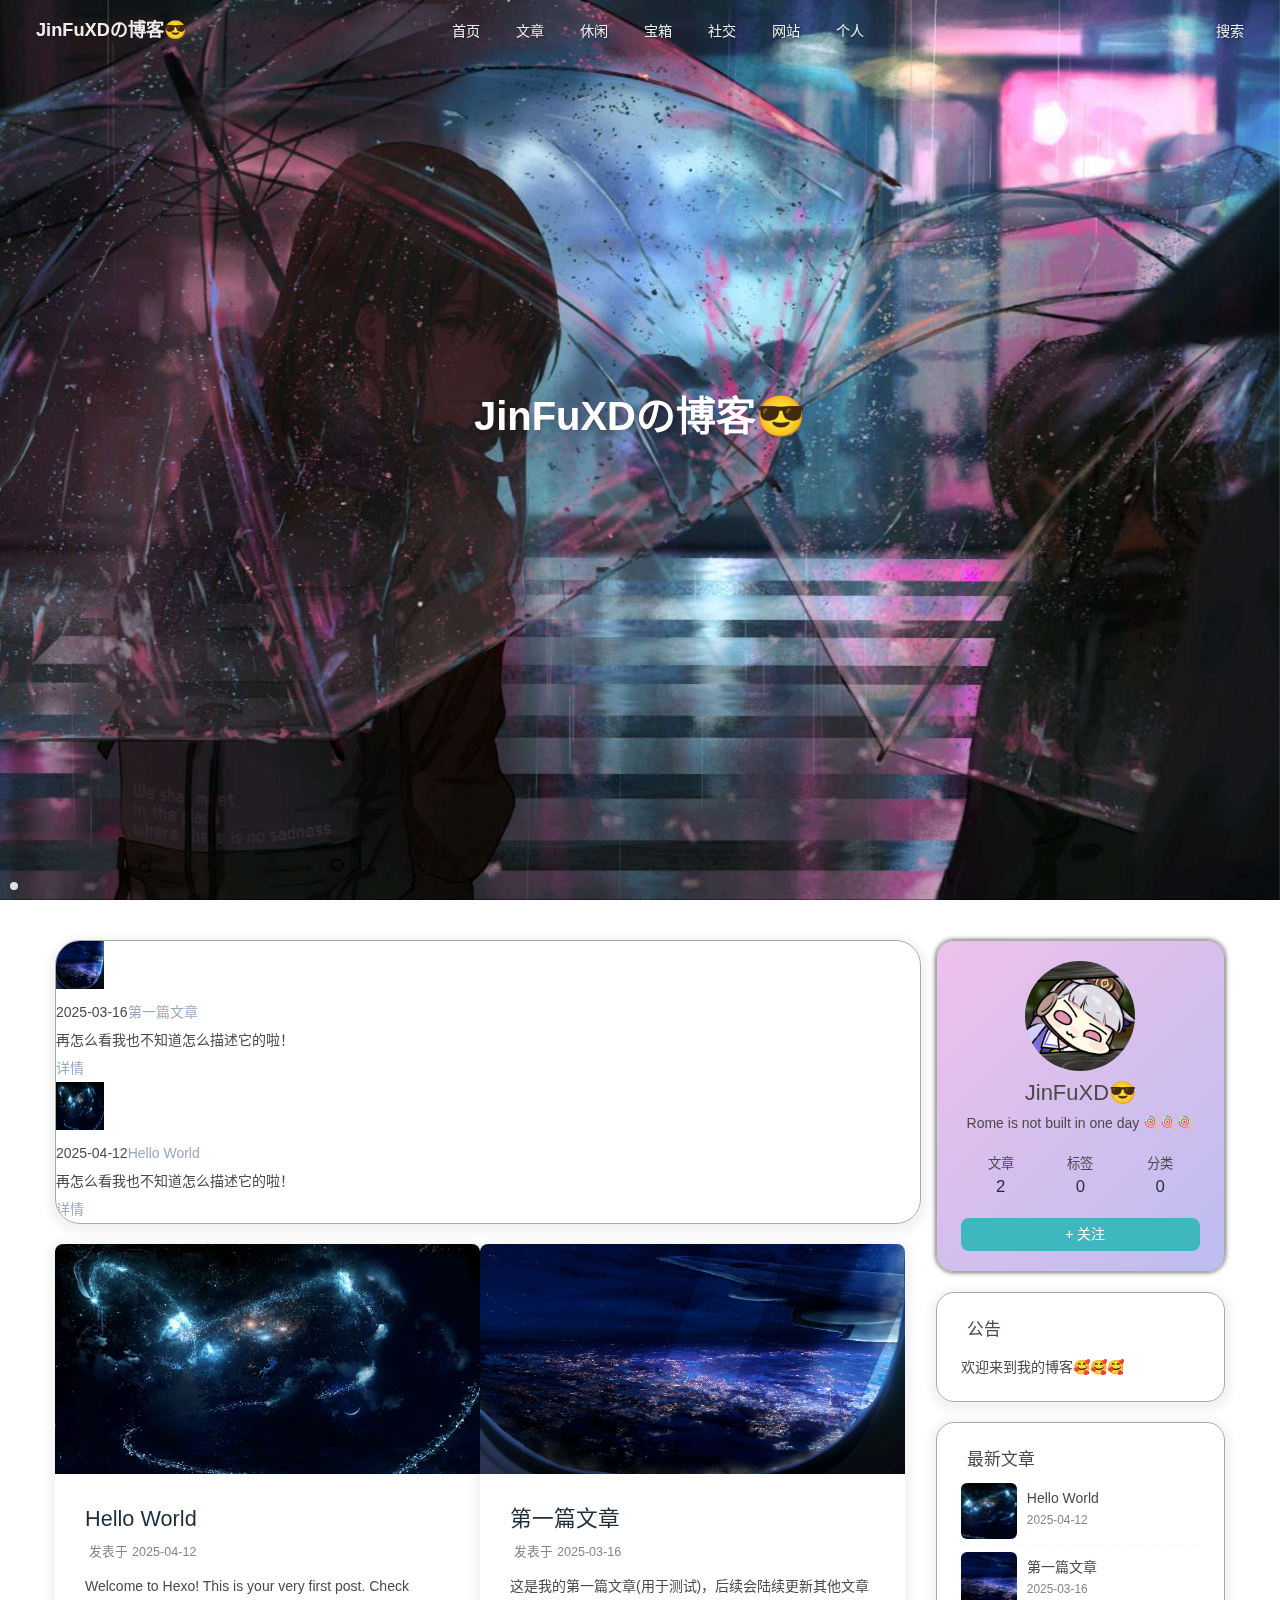
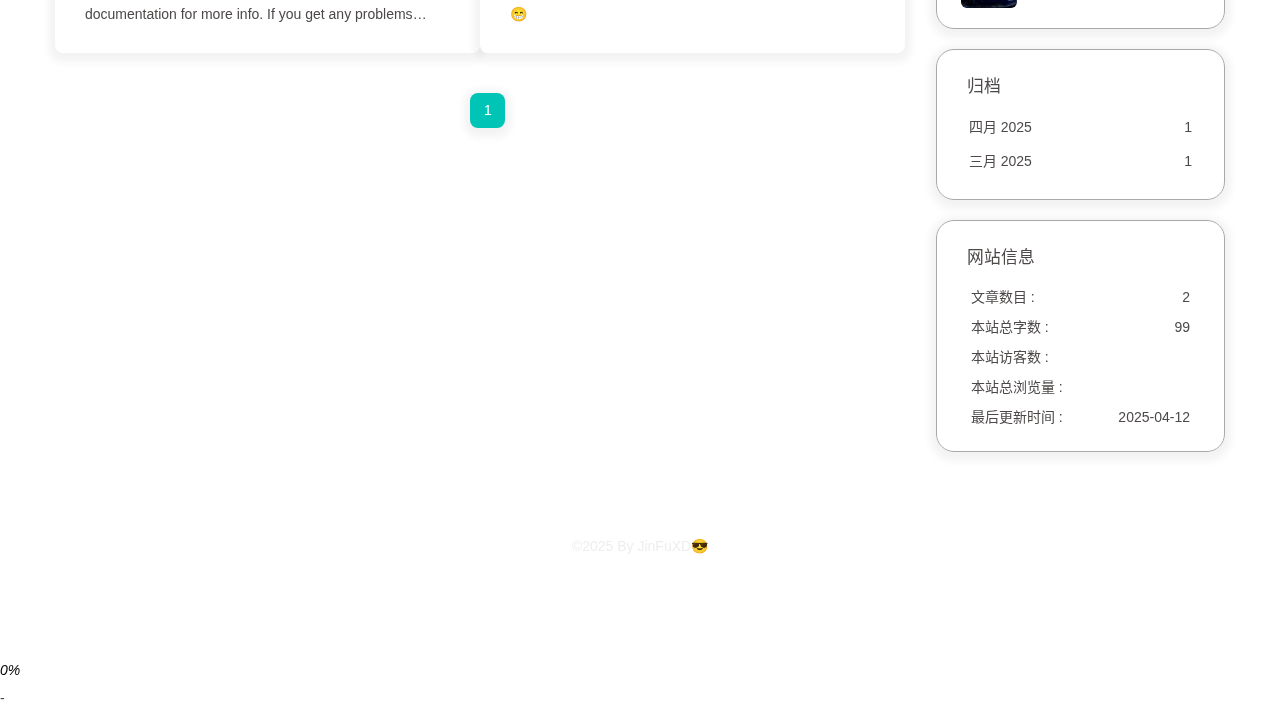
==== commit 0a8ad470: "Site updated: 2025-04-12 22:06:13" ====
--- a/index.html
+++ b/index.html
@@ -142,10 +142,10 @@
   isHighlightShrink: false,
   isToc: false,
   pageType: 'home'
-}</script><link rel="stylesheet" href="/css/universe.css"><link rel="stylesheet" href="/css/custom.css" media="defer" onload="this.media='all'"><link rel="stylesheet" href="//at.alicdn.com/t/c/font_4889557_3l7i4uc7f5h.css" media="defer" onload="this.media='all'"><link rel="stylesheet" href="https://cdn.jsdelivr.net/gh/l-lin/font-awesome-animation/dist/font-awesome-animation.min.css"  media="defer" onload="this.media='all'"><link rel="stylesheet" href="/css/progress_bar.css" media="defer" onload="this.media='all'"><link rel="stylesheet" href="/css/readPercent.css"><span id="fps"></span><div id="myscoll"></div><!-- hexo injector head_end start --><link rel="stylesheet" href="https://unpkg.zhimg.com/hexo-butterfly-footer-beautify@1.0.0/lib/runtime.min.css" media="print" onload="this.media='all'"><link rel="stylesheet" href="https://cdn.jsdelivr.net/gh/Zfour/Butterfly-double-row-display@1.00/cardlistpost.min.css"/>
+}</script><link rel="stylesheet" href="/css/universe.css"><link rel="stylesheet" href="/css/custom.css" media="defer" onload="this.media='all'"><link rel="stylesheet" href="//at.alicdn.com/t/c/font_4889557_3l7i4uc7f5h.css" media="defer" onload="this.media='all'"><link rel="stylesheet" href="https://cdn.jsdelivr.net/gh/l-lin/font-awesome-animation/dist/font-awesome-animation.min.css"  media="defer" onload="this.media='all'"><link rel="stylesheet" href="/css/progress_bar.css" media="defer" onload="this.media='all'"><link rel="stylesheet" href="/css/readPercent.css"><span id="fps"></span><div id="myscoll"></div><!-- hexo injector head_end start --><link rel="stylesheet" href="https://cdn.jsdelivr.net/gh/Zfour/Butterfly-double-row-display@1.00/cardlistpost.min.css"/>
 <style>#recent-posts > .recent-post-item >.recent-post-info > .article-meta-wrap > .tags:before {content:"\A";
   white-space: pre;}#recent-posts > .recent-post-item >.recent-post-info > .article-meta-wrap > .tags > .article-meta__separator{display:none}</style>
-<link rel="stylesheet" href="https://npm.elemecdn.com/hexo-butterfly-tag-plugins-plus@latest/lib/assets/font-awesome-animation.min.css" media="defer" onload="this.media='all'"><link rel="stylesheet" href="https://npm.elemecdn.com/hexo-butterfly-tag-plugins-plus@latest/lib/tag_plugins.css" media="defer" onload="this.media='all'"><script src="https://npm.elemecdn.com/hexo-butterfly-tag-plugins-plus@latest/lib/assets/carousel-touch.js"></script><link rel="stylesheet" href="https://npm.elemecdn.com/hexo-butterfly-swiper/lib/swiper.min.css" media="print" onload="this.media='all'"><link rel="stylesheet" href="https://npm.elemecdn.com/hexo-butterfly-swiper/lib/swiperstyle.css" media="print" onload="this.media='all'"><link rel="stylesheet" href="https://npm.elemecdn.com/hexo-butterfly-wowjs/lib/animate.min.css" media="print" onload="this.media='screen'"><!-- hexo injector head_end end --><meta name="generator" content="Hexo 7.3.0"></head><body><div id="loading-box" onclick="document.getElementById(&quot;loading-box&quot;).classList.add(&quot;loaded&quot;)"><div class="loading-bg"><div class="loading-img"></div><div class="loading-image-dot"></div></div></div><script>const preloader = {
+<link rel="stylesheet" href="https://unpkg.zhimg.com/hexo-butterfly-footer-beautify@1.0.0/lib/runtime.min.css" media="print" onload="this.media='all'"><link rel="stylesheet" href="https://npm.elemecdn.com/hexo-butterfly-swiper/lib/swiper.min.css" media="print" onload="this.media='all'"><link rel="stylesheet" href="https://npm.elemecdn.com/hexo-butterfly-swiper/lib/swiperstyle.css" media="print" onload="this.media='all'"><link rel="stylesheet" href="https://npm.elemecdn.com/hexo-butterfly-tag-plugins-plus@latest/lib/assets/font-awesome-animation.min.css" media="defer" onload="this.media='all'"><link rel="stylesheet" href="https://npm.elemecdn.com/hexo-butterfly-tag-plugins-plus@latest/lib/tag_plugins.css" media="defer" onload="this.media='all'"><script src="https://npm.elemecdn.com/hexo-butterfly-tag-plugins-plus@latest/lib/assets/carousel-touch.js"></script><link rel="stylesheet" href="https://npm.elemecdn.com/hexo-butterfly-wowjs/lib/animate.min.css" media="print" onload="this.media='screen'"><!-- hexo injector head_end end --><meta name="generator" content="Hexo 7.3.0"></head><body><div id="loading-box" onclick="document.getElementById(&quot;loading-box&quot;).classList.add(&quot;loaded&quot;)"><div class="loading-bg"><div class="loading-img"></div><div class="loading-image-dot"></div></div></div><script>const preloader = {
   endLoading: () => {
     document.body.style.overflow = 'auto';
     document.getElementById('loading-box').classList.add("loaded")
@@ -169,7 +169,7 @@
   Pace.restart()
 }, 'pace_restart')
 
-</script><link rel="stylesheet" href="/css/progress_bar.css"/><script src="https://cdn.jsdelivr.net/npm/pace-js/pace.min.js"></script><div id="web_bg" style="background-image: url(/img/26.jpg);"></div><div id="sidebar"><div id="menu-mask"></div><div id="sidebar-menus"><div class="avatar-img text-center"><img src="/img/touxiang.jpg" onerror="this.onerror=null;this.src='/img/friend_404.gif'" alt="avatar"/></div><div class="site-data text-center"><a href="/archives/"><div class="headline">文章</div><div class="length-num">4</div></a><a href="/tags/"><div class="headline">标签</div><div class="length-num">0</div></a><a href="/categories/"><div class="headline">分类</div><div class="length-num">0</div></a></div><div class="menus_items"><div class="menus_item"><a class="site-page faa-parent animated-hover" href="/"><i class="fa-fw icon-shengdanwu"></i><svg class="icon fa-tada" aria-hidden="true"><use xlink:href="#icon-shengdanwu"></use></svg><span> 首页</span></a></div><div class="menus_item"><a class="site-page group faa-parent animated-hover hide" href="javascript:void(0);"><svg class="icon fa-tada" aria-hidden="true"><use xlink:href="#icon-shengdan-xiaoben"></use></svg><span> 文章</span><i class="fas fa-chevron-down"></i></a><ul class="menus_item_child"><li><a class="site-page child faa-parent animated-hover" href="/archives/"><svg class="icon fa-tada" aria-hidden="true"><use xlink:href="#icon-shengdanhua">                   </use></svg><span> 归档</span></a></li><li><a class="site-page child faa-parent animated-hover" href="/categories/"><svg class="icon fa-tada" aria-hidden="true"><use xlink:href="#icon-shengdanbingqilin">                   </use></svg><span> 分类</span></a></li><li><a class="site-page child faa-parent animated-hover" href="/tags/"><svg class="icon fa-tada" aria-hidden="true"><use xlink:href="#icon-shengdanqian">                   </use></svg><span> 标签</span></a></li></ul></div><div class="menus_item"><a class="site-page group faa-parent animated-hover hide" href="javascript:void(0);"><svg class="icon fa-tada" aria-hidden="true"><use xlink:href="#icon-shengdanreyin"></use></svg><span> 休闲</span><i class="fas fa-chevron-down"></i></a><ul class="menus_item_child"><li><a class="site-page child faa-parent animated-hover" href="/life/music/"><svg class="icon fa-tada" aria-hidden="true"><use xlink:href="#icon-shengdanjieshuijingqiu">                   </use></svg><span> 音乐盒</span></a></li><li><a class="site-page child faa-parent animated-hover" href="/life/movie/"><svg class="icon fa-tada" aria-hidden="true"><use xlink:href="#icon-shengdanmei">                   </use></svg><span> 影院</span></a></li><li><a class="site-page child faa-parent animated-hover" href="/life/game/"><svg class="icon fa-tada" aria-hidden="true"><use xlink:href="#icon-shengdan-muma">                   </use></svg><span> 游戏</span></a></li></ul></div><div class="menus_item"><a class="site-page group faa-parent animated-hover hide" href="javascript:void(0);"><svg class="icon fa-tada" aria-hidden="true"><use xlink:href="#icon-shengdanliwu"></use></svg><span> 宝箱</span><i class="fas fa-chevron-down"></i></a><ul class="menus_item_child"><li><a class="site-page child faa-parent animated-hover" href="/box/gallery/"><svg class="icon fa-tada" aria-hidden="true"><use xlink:href="#icon-shengdanguo">                   </use></svg><span> 相册</span></a></li><li><a class="site-page child faa-parent animated-hover" href="/box/animation/"><svg class="icon fa-tada" aria-hidden="true"><use xlink:href="#icon-shengdanxuehua">                   </use></svg><span> 番剧</span></a></li><li><a class="site-page child faa-parent animated-hover" href="/box/nav/"><svg class="icon fa-tada" aria-hidden="true"><use xlink:href="#icon-shengdan-weijin">                   </use></svg><span> 网址导航</span></a></li></ul></div><div class="menus_item"><a class="site-page group faa-parent animated-hover hide" href="javascript:void(0);"><svg class="icon fa-tada" aria-hidden="true"><use xlink:href="#icon-shengdan-xinxiang"></use></svg><span> 社交</span><i class="fas fa-chevron-down"></i></a><ul class="menus_item_child"><li><a class="site-page child faa-parent animated-hover" href="/social/pengyouquan/"><svg class="icon fa-tada" aria-hidden="true"><use xlink:href="#icon-shengdanhuahuan">                   </use></svg><span> 朋友圈</span></a></li><li><a class="site-page child faa-parent animated-hover" href="/comments/"><svg class="icon fa-tada" aria-hidden="true"><use xlink:href="#icon-shengdanheqia">                   </use></svg><span> 留言板</span></a></li></ul></div><div class="menus_item"><a class="site-page group faa-parent animated-hover hide" href="javascript:void(0);"><svg class="icon fa-tada" aria-hidden="true"><use xlink:href="#icon-shengdanwanou"></use></svg><span> 网站</span><i class="fas fa-chevron-down"></i></a><ul class="menus_item_child"><li><a class="site-page child faa-parent animated-hover" href="/site/census/"><svg class="icon fa-tada" aria-hidden="true"><use xlink:href="#icon-shengdanxiaoxiong">                   </use></svg><span> 网站统计</span></a></li><li><a class="site-page child faa-parent animated-hover" href="/site/echarts/"><svg class="icon fa-tada" aria-hidden="true"><use xlink:href="#icon-shengdan-shaoji">                   </use></svg><span> 文章统计</span></a></li></ul></div><div class="menus_item"><a class="site-page group faa-parent animated-hover hide" href="javascript:void(0);"><svg class="icon fa-tada" aria-hidden="true"><use xlink:href="#icon-shengdannvlang"></use></svg><span> 个人</span><i class="fas fa-chevron-down"></i></a><ul class="menus_item_child"><li><a class="site-page child faa-parent animated-hover" href="/personal/bb/"><svg class="icon fa-tada" aria-hidden="true"><use xlink:href="#icon-shengdanqiqiu">                   </use></svg><span> 牢骚</span></a></li><li><a class="site-page child faa-parent animated-hover" href="/personal/about/"><svg class="icon fa-tada" aria-hidden="true"><use xlink:href="#icon-shengdanwazi">                   </use></svg><span> 关于</span></a></li></ul></div></div></div></div><div class="page" id="body-wrap"><header class="full_page" id="page-header"><nav id="nav"><span id="blog-info"><a class="nav-site-title" href="/"><span class="site-name">JinFuXDの博客😎</span></a></span><div id="menus"><div id="search-button"><span class="site-page social-icon search"><i class="fas fa-search fa-fw"></i><span> 搜索</span></span></div><div class="menus_items"><div class="menus_item"><a class="site-page faa-parent animated-hover" href="/"><i class="fa-fw icon-shengdanwu"></i><svg class="icon fa-tada" aria-hidden="true"><use xlink:href="#icon-shengdanwu"></use></svg><span> 首页</span></a></div><div class="menus_item"><a class="site-page group faa-parent animated-hover hide" href="javascript:void(0);"><svg class="icon fa-tada" aria-hidden="true"><use xlink:href="#icon-shengdan-xiaoben"></use></svg><span> 文章</span><i class="fas fa-chevron-down"></i></a><ul class="menus_item_child"><li><a class="site-page child faa-parent animated-hover" href="/archives/"><svg class="icon fa-tada" aria-hidden="true"><use xlink:href="#icon-shengdanhua">                   </use></svg><span> 归档</span></a></li><li><a class="site-page child faa-parent animated-hover" href="/categories/"><svg class="icon fa-tada" aria-hidden="true"><use xlink:href="#icon-shengdanbingqilin">                   </use></svg><span> 分类</span></a></li><li><a class="site-page child faa-parent animated-hover" href="/tags/"><svg class="icon fa-tada" aria-hidden="true"><use xlink:href="#icon-shengdanqian">                   </use></svg><span> 标签</span></a></li></ul></div><div class="menus_item"><a class="site-page group faa-parent animated-hover hide" href="javascript:void(0);"><svg class="icon fa-tada" aria-hidden="true"><use xlink:href="#icon-shengdanreyin"></use></svg><span> 休闲</span><i class="fas fa-chevron-down"></i></a><ul class="menus_item_child"><li><a class="site-page child faa-parent animated-hover" href="/life/music/"><svg class="icon fa-tada" aria-hidden="true"><use xlink:href="#icon-shengdanjieshuijingqiu">                   </use></svg><span> 音乐盒</span></a></li><li><a class="site-page child faa-parent animated-hover" href="/life/movie/"><svg class="icon fa-tada" aria-hidden="true"><use xlink:href="#icon-shengdanmei">                   </use></svg><span> 影院</span></a></li><li><a class="site-page child faa-parent animated-hover" href="/life/game/"><svg class="icon fa-tada" aria-hidden="true"><use xlink:href="#icon-shengdan-muma">                   </use></svg><span> 游戏</span></a></li></ul></div><div class="menus_item"><a class="site-page group faa-parent animated-hover hide" href="javascript:void(0);"><svg class="icon fa-tada" aria-hidden="true"><use xlink:href="#icon-shengdanliwu"></use></svg><span> 宝箱</span><i class="fas fa-chevron-down"></i></a><ul class="menus_item_child"><li><a class="site-page child faa-parent animated-hover" href="/box/gallery/"><svg class="icon fa-tada" aria-hidden="true"><use xlink:href="#icon-shengdanguo">                   </use></svg><span> 相册</span></a></li><li><a class="site-page child faa-parent animated-hover" href="/box/animation/"><svg class="icon fa-tada" aria-hidden="true"><use xlink:href="#icon-shengdanxuehua">                   </use></svg><span> 番剧</span></a></li><li><a class="site-page child faa-parent animated-hover" href="/box/nav/"><svg class="icon fa-tada" aria-hidden="true"><use xlink:href="#icon-shengdan-weijin">                   </use></svg><span> 网址导航</span></a></li></ul></div><div class="menus_item"><a class="site-page group faa-parent animated-hover hide" href="javascript:void(0);"><svg class="icon fa-tada" aria-hidden="true"><use xlink:href="#icon-shengdan-xinxiang"></use></svg><span> 社交</span><i class="fas fa-chevron-down"></i></a><ul class="menus_item_child"><li><a class="site-page child faa-parent animated-hover" href="/social/pengyouquan/"><svg class="icon fa-tada" aria-hidden="true"><use xlink:href="#icon-shengdanhuahuan">                   </use></svg><span> 朋友圈</span></a></li><li><a class="site-page child faa-parent animated-hover" href="/comments/"><svg class="icon fa-tada" aria-hidden="true"><use xlink:href="#icon-shengdanheqia">                   </use></svg><span> 留言板</span></a></li></ul></div><div class="menus_item"><a class="site-page group faa-parent animated-hover hide" href="javascript:void(0);"><svg class="icon fa-tada" aria-hidden="true"><use xlink:href="#icon-shengdanwanou"></use></svg><span> 网站</span><i class="fas fa-chevron-down"></i></a><ul class="menus_item_child"><li><a class="site-page child faa-parent animated-hover" href="/site/census/"><svg class="icon fa-tada" aria-hidden="true"><use xlink:href="#icon-shengdanxiaoxiong">                   </use></svg><span> 网站统计</span></a></li><li><a class="site-page child faa-parent animated-hover" href="/site/echarts/"><svg class="icon fa-tada" aria-hidden="true"><use xlink:href="#icon-shengdan-shaoji">                   </use></svg><span> 文章统计</span></a></li></ul></div><div class="menus_item"><a class="site-page group faa-parent animated-hover hide" href="javascript:void(0);"><svg class="icon fa-tada" aria-hidden="true"><use xlink:href="#icon-shengdannvlang"></use></svg><span> 个人</span><i class="fas fa-chevron-down"></i></a><ul class="menus_item_child"><li><a class="site-page child faa-parent animated-hover" href="/personal/bb/"><svg class="icon fa-tada" aria-hidden="true"><use xlink:href="#icon-shengdanqiqiu">                   </use></svg><span> 牢骚</span></a></li><li><a class="site-page child faa-parent animated-hover" href="/personal/about/"><svg class="icon fa-tada" aria-hidden="true"><use xlink:href="#icon-shengdanwazi">                   </use></svg><span> 关于</span></a></li></ul></div></div><div id="toggle-menu"><span class="site-page"><i class="fas fa-bars fa-fw"></i></span></div></div></nav><div id="site-info"><h1 id="site-title">JinFuXDの博客😎</h1><div id="site-subtitle"><span id="subtitle"></span></div></div><div id="scroll-down"><i class="fas fa-angle-down scroll-down-effects"></i></div></header><main class="layout" id="content-inner"><div class="recent-posts nc masonry" id="recent-posts"><div class="recent-post-items"><div class="recent-post-item"><div class="post_cover"><a href="/2025/04/12/hello-world/" title="Hello World"><img class="post-bg" src="/img/16.jpg" onerror="this.onerror=null;this.src='/img/404.jpg'" alt="Hello World"></a></div><div class="recent-post-info"><a class="article-title" href="/2025/04/12/hello-world/" title="Hello World">Hello World</a><div class="article-meta-wrap"><span class="post-meta-date"><i class="far fa-calendar-alt"></i><span class="article-meta-label">发表于</span><time datetime="2025-04-12T13:25:56.419Z" title="发表于 2025-04-12 21:25:56">2025-04-12</time></span></div><div class="content">Welcome to Hexo! This is your very first post. Check documentation for more info. If you get any problems when using Hexo, you can find the answer in troubleshooting or you can ask me on GitHub. Quick StartCreate a new post1$ hexo new &quot;My New Post&quot; More info: Writing Run server1$ hexo server More info: Server Generate static files1$ hexo generate More info: Generating Deploy to remote sites1$ hexo deploy More info: Deployment </div></div></div><div class="recent-post-item"><div class="post_cover"><a href="/2025/03/20/1/" title="1"><img class="post-bg" src="/img/17.jpg" onerror="this.onerror=null;this.src='/img/404.jpg'" alt="1"></a></div><div class="recent-post-info"><a class="article-title" href="/2025/03/20/1/" title="1">1</a><div class="article-meta-wrap"><span class="post-meta-date"><i class="far fa-calendar-alt"></i><span class="article-meta-label">发表于</span><time datetime="2025-03-20T13:40:00.000Z" title="发表于 2025-03-20 21:40:00">2025-03-20</time></span></div><div class="content">1111111 </div></div></div><div class="recent-post-item"><div class="post_cover"><a href="/2025/03/20/%E7%AC%AC%E4%BA%8C%E7%AF%87%E6%96%87%E7%AB%A0/" title="第二篇文章"><img class="post-bg" src="/img/16.jpg" onerror="this.onerror=null;this.src='/img/404.jpg'" alt="第二篇文章"></a></div><div class="recent-post-info"><a class="article-title" href="/2025/03/20/%E7%AC%AC%E4%BA%8C%E7%AF%87%E6%96%87%E7%AB%A0/" title="第二篇文章">第二篇文章</a><div class="article-meta-wrap"><span class="post-meta-date"><i class="far fa-calendar-alt"></i><span class="article-meta-label">发表于</span><time datetime="2025-03-20T13:40:00.000Z" title="发表于 2025-03-20 21:40:00">2025-03-20</time></span></div><div class="content">这是我的第二篇文章，用于测试自动部署功能是否能正常使用 </div></div></div><div class="recent-post-item"><div class="post_cover"><a href="/2025/03/16/%E7%AC%AC%E4%B8%80%E7%AF%87%E6%96%87%E7%AB%A0/" title="第一篇文章"><img class="post-bg" src="/img/15.jpg" onerror="this.onerror=null;this.src='/img/404.jpg'" alt="第一篇文章"></a></div><div class="recent-post-info"><a class="article-title" href="/2025/03/16/%E7%AC%AC%E4%B8%80%E7%AF%87%E6%96%87%E7%AB%A0/" title="第一篇文章">第一篇文章</a><div class="article-meta-wrap"><span class="post-meta-date"><i class="far fa-calendar-alt"></i><span class="article-meta-label">发表于</span><time datetime="2025-03-16T07:59:00.000Z" title="发表于 2025-03-16 15:59:00">2025-03-16</time></span></div><div class="content">这是我的第一篇文章(用于测试)，后续会陆续更新其他文章😁 </div></div></div></div><nav id="pagination"><div class="pagination"><span class="page-number current">1</span></div></nav></div><div class="aside-content" id="aside-content"><div class="card-widget card-info text-center"><div class="avatar-img"><img src="/img/touxiang.jpg" onerror="this.onerror=null;this.src='/img/friend_404.gif'" alt="avatar"/></div><div class="author-info-name">JinFuXD😎</div><div class="author-info-description">Rome is not built in one day 🍭🍭🍭</div><div class="site-data"><a href="/archives/"><div class="headline">文章</div><div class="length-num">4</div></a><a href="/tags/"><div class="headline">标签</div><div class="length-num">0</div></a><a href="/categories/"><div class="headline">分类</div><div class="length-num">0</div></a></div><a id="card-info-btn" target="_blank" rel="noopener" href="https://github.com/JinFuXD"><i class="fab fa-github"></i><span>+ 关注</span></a></div><div class="card-widget card-announcement"><div class="item-headline"><i class="fas fa-bullhorn fa-shake"></i><span>公告</span></div><div class="announcement_content">欢迎来到我的博客🥰🥰🥰</div></div><div class="sticky_layout"><div class="card-widget card-recent-post"><div class="item-headline"><i class="fas fa-history"></i><span>最新文章</span></div><div class="aside-list"><div class="aside-list-item"><a class="thumbnail" href="/2025/04/12/hello-world/" title="Hello World"><img src="/img/16.jpg" onerror="this.onerror=null;this.src='/img/404.jpg'" alt="Hello World"/></a><div class="content"><a class="title" href="/2025/04/12/hello-world/" title="Hello World">Hello World</a><time datetime="2025-04-12T13:25:56.419Z" title="发表于 2025-04-12 21:25:56">2025-04-12</time></div></div><div class="aside-list-item"><a class="thumbnail" href="/2025/03/20/1/" title="1"><img src="/img/17.jpg" onerror="this.onerror=null;this.src='/img/404.jpg'" alt="1"/></a><div class="content"><a class="title" href="/2025/03/20/1/" title="1">1</a><time datetime="2025-03-20T13:40:00.000Z" title="发表于 2025-03-20 21:40:00">2025-03-20</time></div></div><div class="aside-list-item"><a class="thumbnail" href="/2025/03/20/%E7%AC%AC%E4%BA%8C%E7%AF%87%E6%96%87%E7%AB%A0/" title="第二篇文章"><img src="/img/16.jpg" onerror="this.onerror=null;this.src='/img/404.jpg'" alt="第二篇文章"/></a><div class="content"><a class="title" href="/2025/03/20/%E7%AC%AC%E4%BA%8C%E7%AF%87%E6%96%87%E7%AB%A0/" title="第二篇文章">第二篇文章</a><time datetime="2025-03-20T13:40:00.000Z" title="发表于 2025-03-20 21:40:00">2025-03-20</time></div></div><div class="aside-list-item"><a class="thumbnail" href="/2025/03/16/%E7%AC%AC%E4%B8%80%E7%AF%87%E6%96%87%E7%AB%A0/" title="第一篇文章"><img src="/img/15.jpg" onerror="this.onerror=null;this.src='/img/404.jpg'" alt="第一篇文章"/></a><div class="content"><a class="title" href="/2025/03/16/%E7%AC%AC%E4%B8%80%E7%AF%87%E6%96%87%E7%AB%A0/" title="第一篇文章">第一篇文章</a><time datetime="2025-03-16T07:59:00.000Z" title="发表于 2025-03-16 15:59:00">2025-03-16</time></div></div></div></div><div class="card-widget card-archives">
+</script><link rel="stylesheet" href="/css/progress_bar.css"/><script src="https://cdn.jsdelivr.net/npm/pace-js/pace.min.js"></script><div id="web_bg" style="background-image: url(/img/26.jpg);"></div><div id="sidebar"><div id="menu-mask"></div><div id="sidebar-menus"><div class="avatar-img text-center"><img src="/img/touxiang.jpg" onerror="this.onerror=null;this.src='/img/friend_404.gif'" alt="avatar"/></div><div class="site-data text-center"><a href="/archives/"><div class="headline">文章</div><div class="length-num">2</div></a><a href="/tags/"><div class="headline">标签</div><div class="length-num">0</div></a><a href="/categories/"><div class="headline">分类</div><div class="length-num">0</div></a></div><div class="menus_items"><div class="menus_item"><a class="site-page faa-parent animated-hover" href="/"><i class="fa-fw icon-shengdanwu"></i><svg class="icon fa-tada" aria-hidden="true"><use xlink:href="#icon-shengdanwu"></use></svg><span> 首页</span></a></div><div class="menus_item"><a class="site-page group faa-parent animated-hover hide" href="javascript:void(0);"><svg class="icon fa-tada" aria-hidden="true"><use xlink:href="#icon-shengdan-xiaoben"></use></svg><span> 文章</span><i class="fas fa-chevron-down"></i></a><ul class="menus_item_child"><li><a class="site-page child faa-parent animated-hover" href="/archives/"><svg class="icon fa-tada" aria-hidden="true"><use xlink:href="#icon-shengdanhua">                   </use></svg><span> 归档</span></a></li><li><a class="site-page child faa-parent animated-hover" href="/categories/"><svg class="icon fa-tada" aria-hidden="true"><use xlink:href="#icon-shengdanbingqilin">                   </use></svg><span> 分类</span></a></li><li><a class="site-page child faa-parent animated-hover" href="/tags/"><svg class="icon fa-tada" aria-hidden="true"><use xlink:href="#icon-shengdanqian">                   </use></svg><span> 标签</span></a></li></ul></div><div class="menus_item"><a class="site-page group faa-parent animated-hover hide" href="javascript:void(0);"><svg class="icon fa-tada" aria-hidden="true"><use xlink:href="#icon-shengdanreyin"></use></svg><span> 休闲</span><i class="fas fa-chevron-down"></i></a><ul class="menus_item_child"><li><a class="site-page child faa-parent animated-hover" href="/life/music/"><svg class="icon fa-tada" aria-hidden="true"><use xlink:href="#icon-shengdanjieshuijingqiu">                   </use></svg><span> 音乐盒</span></a></li><li><a class="site-page child faa-parent animated-hover" href="/life/movie/"><svg class="icon fa-tada" aria-hidden="true"><use xlink:href="#icon-shengdanmei">                   </use></svg><span> 影院</span></a></li><li><a class="site-page child faa-parent animated-hover" href="/life/game/"><svg class="icon fa-tada" aria-hidden="true"><use xlink:href="#icon-shengdan-muma">                   </use></svg><span> 游戏</span></a></li></ul></div><div class="menus_item"><a class="site-page group faa-parent animated-hover hide" href="javascript:void(0);"><svg class="icon fa-tada" aria-hidden="true"><use xlink:href="#icon-shengdanliwu"></use></svg><span> 宝箱</span><i class="fas fa-chevron-down"></i></a><ul class="menus_item_child"><li><a class="site-page child faa-parent animated-hover" href="/box/gallery/"><svg class="icon fa-tada" aria-hidden="true"><use xlink:href="#icon-shengdanguo">                   </use></svg><span> 相册</span></a></li><li><a class="site-page child faa-parent animated-hover" href="/box/animation/"><svg class="icon fa-tada" aria-hidden="true"><use xlink:href="#icon-shengdanxuehua">                   </use></svg><span> 番剧</span></a></li><li><a class="site-page child faa-parent animated-hover" href="/box/nav/"><svg class="icon fa-tada" aria-hidden="true"><use xlink:href="#icon-shengdan-weijin">                   </use></svg><span> 网址导航</span></a></li></ul></div><div class="menus_item"><a class="site-page group faa-parent animated-hover hide" href="javascript:void(0);"><svg class="icon fa-tada" aria-hidden="true"><use xlink:href="#icon-shengdan-xinxiang"></use></svg><span> 社交</span><i class="fas fa-chevron-down"></i></a><ul class="menus_item_child"><li><a class="site-page child faa-parent animated-hover" href="/social/pengyouquan/"><svg class="icon fa-tada" aria-hidden="true"><use xlink:href="#icon-shengdanhuahuan">                   </use></svg><span> 朋友圈</span></a></li><li><a class="site-page child faa-parent animated-hover" href="/comments/"><svg class="icon fa-tada" aria-hidden="true"><use xlink:href="#icon-shengdanheqia">                   </use></svg><span> 留言板</span></a></li></ul></div><div class="menus_item"><a class="site-page group faa-parent animated-hover hide" href="javascript:void(0);"><svg class="icon fa-tada" aria-hidden="true"><use xlink:href="#icon-shengdanwanou"></use></svg><span> 网站</span><i class="fas fa-chevron-down"></i></a><ul class="menus_item_child"><li><a class="site-page child faa-parent animated-hover" href="/site/census/"><svg class="icon fa-tada" aria-hidden="true"><use xlink:href="#icon-shengdanxiaoxiong">                   </use></svg><span> 网站统计</span></a></li><li><a class="site-page child faa-parent animated-hover" href="/site/echarts/"><svg class="icon fa-tada" aria-hidden="true"><use xlink:href="#icon-shengdan-shaoji">                   </use></svg><span> 文章统计</span></a></li></ul></div><div class="menus_item"><a class="site-page group faa-parent animated-hover hide" href="javascript:void(0);"><svg class="icon fa-tada" aria-hidden="true"><use xlink:href="#icon-shengdannvlang"></use></svg><span> 个人</span><i class="fas fa-chevron-down"></i></a><ul class="menus_item_child"><li><a class="site-page child faa-parent animated-hover" href="/personal/bb/"><svg class="icon fa-tada" aria-hidden="true"><use xlink:href="#icon-shengdanqiqiu">                   </use></svg><span> 牢骚</span></a></li><li><a class="site-page child faa-parent animated-hover" href="/personal/about/"><svg class="icon fa-tada" aria-hidden="true"><use xlink:href="#icon-shengdanwazi">                   </use></svg><span> 关于</span></a></li></ul></div></div></div></div><div class="page" id="body-wrap"><header class="full_page" id="page-header"><nav id="nav"><span id="blog-info"><a class="nav-site-title" href="/"><span class="site-name">JinFuXDの博客😎</span></a></span><div id="menus"><div id="search-button"><span class="site-page social-icon search"><i class="fas fa-search fa-fw"></i><span> 搜索</span></span></div><div class="menus_items"><div class="menus_item"><a class="site-page faa-parent animated-hover" href="/"><i class="fa-fw icon-shengdanwu"></i><svg class="icon fa-tada" aria-hidden="true"><use xlink:href="#icon-shengdanwu"></use></svg><span> 首页</span></a></div><div class="menus_item"><a class="site-page group faa-parent animated-hover hide" href="javascript:void(0);"><svg class="icon fa-tada" aria-hidden="true"><use xlink:href="#icon-shengdan-xiaoben"></use></svg><span> 文章</span><i class="fas fa-chevron-down"></i></a><ul class="menus_item_child"><li><a class="site-page child faa-parent animated-hover" href="/archives/"><svg class="icon fa-tada" aria-hidden="true"><use xlink:href="#icon-shengdanhua">                   </use></svg><span> 归档</span></a></li><li><a class="site-page child faa-parent animated-hover" href="/categories/"><svg class="icon fa-tada" aria-hidden="true"><use xlink:href="#icon-shengdanbingqilin">                   </use></svg><span> 分类</span></a></li><li><a class="site-page child faa-parent animated-hover" href="/tags/"><svg class="icon fa-tada" aria-hidden="true"><use xlink:href="#icon-shengdanqian">                   </use></svg><span> 标签</span></a></li></ul></div><div class="menus_item"><a class="site-page group faa-parent animated-hover hide" href="javascript:void(0);"><svg class="icon fa-tada" aria-hidden="true"><use xlink:href="#icon-shengdanreyin"></use></svg><span> 休闲</span><i class="fas fa-chevron-down"></i></a><ul class="menus_item_child"><li><a class="site-page child faa-parent animated-hover" href="/life/music/"><svg class="icon fa-tada" aria-hidden="true"><use xlink:href="#icon-shengdanjieshuijingqiu">                   </use></svg><span> 音乐盒</span></a></li><li><a class="site-page child faa-parent animated-hover" href="/life/movie/"><svg class="icon fa-tada" aria-hidden="true"><use xlink:href="#icon-shengdanmei">                   </use></svg><span> 影院</span></a></li><li><a class="site-page child faa-parent animated-hover" href="/life/game/"><svg class="icon fa-tada" aria-hidden="true"><use xlink:href="#icon-shengdan-muma">                   </use></svg><span> 游戏</span></a></li></ul></div><div class="menus_item"><a class="site-page group faa-parent animated-hover hide" href="javascript:void(0);"><svg class="icon fa-tada" aria-hidden="true"><use xlink:href="#icon-shengdanliwu"></use></svg><span> 宝箱</span><i class="fas fa-chevron-down"></i></a><ul class="menus_item_child"><li><a class="site-page child faa-parent animated-hover" href="/box/gallery/"><svg class="icon fa-tada" aria-hidden="true"><use xlink:href="#icon-shengdanguo">                   </use></svg><span> 相册</span></a></li><li><a class="site-page child faa-parent animated-hover" href="/box/animation/"><svg class="icon fa-tada" aria-hidden="true"><use xlink:href="#icon-shengdanxuehua">                   </use></svg><span> 番剧</span></a></li><li><a class="site-page child faa-parent animated-hover" href="/box/nav/"><svg class="icon fa-tada" aria-hidden="true"><use xlink:href="#icon-shengdan-weijin">                   </use></svg><span> 网址导航</span></a></li></ul></div><div class="menus_item"><a class="site-page group faa-parent animated-hover hide" href="javascript:void(0);"><svg class="icon fa-tada" aria-hidden="true"><use xlink:href="#icon-shengdan-xinxiang"></use></svg><span> 社交</span><i class="fas fa-chevron-down"></i></a><ul class="menus_item_child"><li><a class="site-page child faa-parent animated-hover" href="/social/pengyouquan/"><svg class="icon fa-tada" aria-hidden="true"><use xlink:href="#icon-shengdanhuahuan">                   </use></svg><span> 朋友圈</span></a></li><li><a class="site-page child faa-parent animated-hover" href="/comments/"><svg class="icon fa-tada" aria-hidden="true"><use xlink:href="#icon-shengdanheqia">                   </use></svg><span> 留言板</span></a></li></ul></div><div class="menus_item"><a class="site-page group faa-parent animated-hover hide" href="javascript:void(0);"><svg class="icon fa-tada" aria-hidden="true"><use xlink:href="#icon-shengdanwanou"></use></svg><span> 网站</span><i class="fas fa-chevron-down"></i></a><ul class="menus_item_child"><li><a class="site-page child faa-parent animated-hover" href="/site/census/"><svg class="icon fa-tada" aria-hidden="true"><use xlink:href="#icon-shengdanxiaoxiong">                   </use></svg><span> 网站统计</span></a></li><li><a class="site-page child faa-parent animated-hover" href="/site/echarts/"><svg class="icon fa-tada" aria-hidden="true"><use xlink:href="#icon-shengdan-shaoji">                   </use></svg><span> 文章统计</span></a></li></ul></div><div class="menus_item"><a class="site-page group faa-parent animated-hover hide" href="javascript:void(0);"><svg class="icon fa-tada" aria-hidden="true"><use xlink:href="#icon-shengdannvlang"></use></svg><span> 个人</span><i class="fas fa-chevron-down"></i></a><ul class="menus_item_child"><li><a class="site-page child faa-parent animated-hover" href="/personal/bb/"><svg class="icon fa-tada" aria-hidden="true"><use xlink:href="#icon-shengdanqiqiu">                   </use></svg><span> 牢骚</span></a></li><li><a class="site-page child faa-parent animated-hover" href="/personal/about/"><svg class="icon fa-tada" aria-hidden="true"><use xlink:href="#icon-shengdanwazi">                   </use></svg><span> 关于</span></a></li></ul></div></div><div id="toggle-menu"><span class="site-page"><i class="fas fa-bars fa-fw"></i></span></div></div></nav><div id="site-info"><h1 id="site-title">JinFuXDの博客😎</h1><div id="site-subtitle"><span id="subtitle"></span></div></div><div id="scroll-down"><i class="fas fa-angle-down scroll-down-effects"></i></div></header><main class="layout" id="content-inner"><div class="recent-posts nc masonry" id="recent-posts"><div class="recent-post-items"><div class="recent-post-item"><div class="post_cover"><a href="/2025/04/12/hello-world/" title="Hello World"><img class="post-bg" src="/img/16.jpg" onerror="this.onerror=null;this.src='/img/404.jpg'" alt="Hello World"></a></div><div class="recent-post-info"><a class="article-title" href="/2025/04/12/hello-world/" title="Hello World">Hello World</a><div class="article-meta-wrap"><span class="post-meta-date"><i class="far fa-calendar-alt"></i><span class="article-meta-label">发表于</span><time datetime="2025-04-12T13:25:56.419Z" title="发表于 2025-04-12 21:25:56">2025-04-12</time></span></div><div class="content">Welcome to Hexo! This is your very first post. Check documentation for more info. If you get any problems when using Hexo, you can find the answer in troubleshooting or you can ask me on GitHub. Quick StartCreate a new post1$ hexo new &quot;My New Post&quot; More info: Writing Run server1$ hexo server More info: Server Generate static files1$ hexo generate More info: Generating Deploy to remote sites1$ hexo deploy More info: Deployment </div></div></div><div class="recent-post-item"><div class="post_cover"><a href="/2025/03/16/%E7%AC%AC%E4%B8%80%E7%AF%87%E6%96%87%E7%AB%A0/" title="第一篇文章"><img class="post-bg" src="/img/15.jpg" onerror="this.onerror=null;this.src='/img/404.jpg'" alt="第一篇文章"></a></div><div class="recent-post-info"><a class="article-title" href="/2025/03/16/%E7%AC%AC%E4%B8%80%E7%AF%87%E6%96%87%E7%AB%A0/" title="第一篇文章">第一篇文章</a><div class="article-meta-wrap"><span class="post-meta-date"><i class="far fa-calendar-alt"></i><span class="article-meta-label">发表于</span><time datetime="2025-03-16T07:59:00.000Z" title="发表于 2025-03-16 15:59:00">2025-03-16</time></span></div><div class="content">这是我的第一篇文章(用于测试)，后续会陆续更新其他文章😁 </div></div></div></div><nav id="pagination"><div class="pagination"><span class="page-number current">1</span></div></nav></div><div class="aside-content" id="aside-content"><div class="card-widget card-info text-center"><div class="avatar-img"><img src="/img/touxiang.jpg" onerror="this.onerror=null;this.src='/img/friend_404.gif'" alt="avatar"/></div><div class="author-info-name">JinFuXD😎</div><div class="author-info-description">Rome is not built in one day 🍭🍭🍭</div><div class="site-data"><a href="/archives/"><div class="headline">文章</div><div class="length-num">2</div></a><a href="/tags/"><div class="headline">标签</div><div class="length-num">0</div></a><a href="/categories/"><div class="headline">分类</div><div class="length-num">0</div></a></div><a id="card-info-btn" target="_blank" rel="noopener" href="https://github.com/JinFuXD"><i class="fab fa-github"></i><span>+ 关注</span></a></div><div class="card-widget card-announcement"><div class="item-headline"><i class="fas fa-bullhorn fa-shake"></i><span>公告</span></div><div class="announcement_content">欢迎来到我的博客🥰🥰🥰</div></div><div class="sticky_layout"><div class="card-widget card-recent-post"><div class="item-headline"><i class="fas fa-history"></i><span>最新文章</span></div><div class="aside-list"><div class="aside-list-item"><a class="thumbnail" href="/2025/04/12/hello-world/" title="Hello World"><img src="/img/16.jpg" onerror="this.onerror=null;this.src='/img/404.jpg'" alt="Hello World"/></a><div class="content"><a class="title" href="/2025/04/12/hello-world/" title="Hello World">Hello World</a><time datetime="2025-04-12T13:25:56.419Z" title="发表于 2025-04-12 21:25:56">2025-04-12</time></div></div><div class="aside-list-item"><a class="thumbnail" href="/2025/03/16/%E7%AC%AC%E4%B8%80%E7%AF%87%E6%96%87%E7%AB%A0/" title="第一篇文章"><img src="/img/15.jpg" onerror="this.onerror=null;this.src='/img/404.jpg'" alt="第一篇文章"/></a><div class="content"><a class="title" href="/2025/03/16/%E7%AC%AC%E4%B8%80%E7%AF%87%E6%96%87%E7%AB%A0/" title="第一篇文章">第一篇文章</a><time datetime="2025-03-16T07:59:00.000Z" title="发表于 2025-03-16 15:59:00">2025-03-16</time></div></div></div></div><div class="card-widget card-archives">
     <div class="item-headline">
       <i class="fas fa-archive"></i>
       <span>归档</span>
@@ -192,12 +192,12 @@
             <span class="card-archive-list-date">
               三月 2025
             </span>
-            <span class="card-archive-list-count">3</span>
+            <span class="card-archive-list-count">1</span>
           </a>
         </li>
       
     </ul>
-  </div><div class="card-widget card-webinfo"><div class="item-headline"><i class="fas fa-chart-line"></i><span>网站信息</span></div><div class="webinfo"><div class="webinfo-item"><div class="item-name">文章数目 :</div><div class="item-count">4</div></div><div class="webinfo-item"><div class="item-name">本站总字数 :</div><div class="item-count">126</div></div><div class="webinfo-item"><div class="item-name">本站访客数 :</div><div class="item-count" id="busuanzi_value_site_uv"><i class="fa-solid fa-spinner fa-spin"></i></div></div><div class="webinfo-item"><div class="item-name">本站总浏览量 :</div><div class="item-count" id="busuanzi_value_site_pv"><i class="fa-solid fa-spinner fa-spin"></i></div></div><div class="webinfo-item"><div class="item-name">最后更新时间 :</div><div class="item-count" id="last-push-date" data-lastPushDate="2025-04-12T13:54:23.561Z"><i class="fa-solid fa-spinner fa-spin"></i></div></div></div></div></div></div></main><footer id="footer"><div id="footer-wrap"><div class="copyright">&copy;2025 By JinFuXD😎</div></div></footer></div><div id="rightside"><div id="rightside-config-hide"><button id="translateLink" type="button" title="简繁转换">简</button><button id="darkmode" type="button" title="日间和夜间模式切换"><i class="fas fa-adjust"></i></button><button id="hide-aside-btn" type="button" title="单栏和双栏切换"><i class="fas fa-arrows-alt-h"></i></button></div><div id="rightside-config-show"><button id="rightside-config" type="button" title="设置"><i class="fas fa-cog fa-spin"></i></button><button id="go-up" type="button" title="回到顶部"><span class="scroll-percent"></span><i class="fas fa-arrow-up"></i></button></div></div><button id="go-up" type="button" title="回到顶部"><i class="fas fa-arrow-up"><span id="percent">0<span>%</span></span></i></button><div class="js-pjax" id="rightMenu"><div class="rightMenu-group rightMenu-small"><a class="rightMenu-item" href="javascript:window.history.back();"><i class="fa fa-arrow-left"></i></a><a class="rightMenu-item" href="javascript:window.history.forward();"><i class="fa fa-arrow-right"></i></a><a class="rightMenu-item" href="javascript:window.location.reload();"><i class="fa fa-refresh"></i></a><a class="rightMenu-item" href="javascript:rmf.scrollToTop();"><i class="fa fa-arrow-up"></i></a></div><div class="rightMenu-group rightMenu-line hide" id="menu-text"><a class="rightMenu-item" href="javascript:rmf.copySelect();"><i class="fa fa-copy"></i><span>复制</span></a><a class="rightMenu-item" href="javascript:window.open(&quot;https://www.baidu.com/s?wd=&quot;+window.getSelection().toString());window.location.reload();"><i class="fa fa-search"></i><span>百度搜索</span></a></div><div class="rightMenu-group rightMenu-line hide" id="menu-too"><a class="rightMenu-item" href="javascript:window.open(window.getSelection().toString());window.location.reload();"><i class="fa fa-link"></i><span>转到链接</span></a></div><div class="rightMenu-group rightMenu-line hide" id="menu-paste"><a class="rightMenu-item" href="javascript:rmf.paste()"><i class="fa fa-copy"></i><span>粘贴</span></a></div><div class="rightMenu-group rightMenu-line hide" id="menu-post"><a class="rightMenu-item" href="#post-comment"><i class="fas fa-comment"></i><span>空降评论</span></a><a class="rightMenu-item" href="javascript:rmf.copyWordsLink()"><i class="fa fa-link"></i><span>复制本文地址</span></a></div><div class="rightMenu-group rightMenu-line hide" id="menu-to"><a class="rightMenu-item" href="javascript:rmf.openWithNewTab()"><i class="fa fa-window-restore"></i><span>新窗口打开</span></a><a class="rightMenu-item" id="menu-too" href="javascript:rmf.open()"><i class="fa fa-link"></i><span>转到链接</span></a><a class="rightMenu-item" href="javascript:rmf.copyLink()"><i class="fa fa-copy"></i><span>复制链接</span></a></div><div class="rightMenu-group rightMenu-line hide" id="menu-img"><a class="rightMenu-item" href="javascript:rmf.saveAs()"><i class="fa fa-download"></i><span>保存图片</span></a><a class="rightMenu-item" href="javascript:rmf.openWithNewTab()"><i class="fa fa-window-restore"></i><span>在新窗口打开</span></a><a class="rightMenu-item" href="javascript:rmf.copyLink()"><i class="fa fa-copy"></i><span>复制图片链接</span></a></div><div class="rightMenu-group rightMenu-line"><a class="rightMenu-item" href="javascript:randomPost()"><i class="fa fa-paper-plane"></i><span>随便逛逛</span></a><a class="rightMenu-item" href="javascript:switchNightMode();"><i class="fa fa-moon"></i><span>昼夜切换</span></a><a class="rightMenu-item" href="javascript:rmf.switchReadMode();"><i class="fa fa-book"></i><span>阅读模式</span></a><a class="rightMenu-item" href="/personal/about/"><i class="fa fa-info-circle"></i><span>关于博客</span></a><a class="rightMenu-item" href="javascript:toggleWinbox();"><i class="fas fa-cog"></i><span>美化设置</span></a><a class="rightMenu-item" href="javascript:rmf.fullScreen();"><i class="fas fa-expand"></i><span>切换全屏</span></a><a class="rightMenu-item" href="javascript:window.print();"><i class="fa-solid fa-print"></i><span>打印页面</span></a></div></div><div><script src="/js/utils.js"></script><script src="/js/main.js"></script><script src="/js/tw_cn.js"></script><div class="js-pjax"><script>window.typedJSFn = {
+  </div><div class="card-widget card-webinfo"><div class="item-headline"><i class="fas fa-chart-line"></i><span>网站信息</span></div><div class="webinfo"><div class="webinfo-item"><div class="item-name">文章数目 :</div><div class="item-count">2</div></div><div class="webinfo-item"><div class="item-name">本站总字数 :</div><div class="item-count">99</div></div><div class="webinfo-item"><div class="item-name">本站访客数 :</div><div class="item-count" id="busuanzi_value_site_uv"><i class="fa-solid fa-spinner fa-spin"></i></div></div><div class="webinfo-item"><div class="item-name">本站总浏览量 :</div><div class="item-count" id="busuanzi_value_site_pv"><i class="fa-solid fa-spinner fa-spin"></i></div></div><div class="webinfo-item"><div class="item-name">最后更新时间 :</div><div class="item-count" id="last-push-date" data-lastPushDate="2025-04-12T14:06:09.426Z"><i class="fa-solid fa-spinner fa-spin"></i></div></div></div></div></div></div></main><footer id="footer"><div id="footer-wrap"><div class="copyright">&copy;2025 By JinFuXD😎</div></div></footer></div><div id="rightside"><div id="rightside-config-hide"><button id="translateLink" type="button" title="简繁转换">简</button><button id="darkmode" type="button" title="日间和夜间模式切换"><i class="fas fa-adjust"></i></button><button id="hide-aside-btn" type="button" title="单栏和双栏切换"><i class="fas fa-arrows-alt-h"></i></button></div><div id="rightside-config-show"><button id="rightside-config" type="button" title="设置"><i class="fas fa-cog fa-spin"></i></button><button id="go-up" type="button" title="回到顶部"><span class="scroll-percent"></span><i class="fas fa-arrow-up"></i></button></div></div><button id="go-up" type="button" title="回到顶部"><i class="fas fa-arrow-up"><span id="percent">0<span>%</span></span></i></button><div class="js-pjax" id="rightMenu"><div class="rightMenu-group rightMenu-small"><a class="rightMenu-item" href="javascript:window.history.back();"><i class="fa fa-arrow-left"></i></a><a class="rightMenu-item" href="javascript:window.history.forward();"><i class="fa fa-arrow-right"></i></a><a class="rightMenu-item" href="javascript:window.location.reload();"><i class="fa fa-refresh"></i></a><a class="rightMenu-item" href="javascript:rmf.scrollToTop();"><i class="fa fa-arrow-up"></i></a></div><div class="rightMenu-group rightMenu-line hide" id="menu-text"><a class="rightMenu-item" href="javascript:rmf.copySelect();"><i class="fa fa-copy"></i><span>复制</span></a><a class="rightMenu-item" href="javascript:window.open(&quot;https://www.baidu.com/s?wd=&quot;+window.getSelection().toString());window.location.reload();"><i class="fa fa-search"></i><span>百度搜索</span></a></div><div class="rightMenu-group rightMenu-line hide" id="menu-too"><a class="rightMenu-item" href="javascript:window.open(window.getSelection().toString());window.location.reload();"><i class="fa fa-link"></i><span>转到链接</span></a></div><div class="rightMenu-group rightMenu-line hide" id="menu-paste"><a class="rightMenu-item" href="javascript:rmf.paste()"><i class="fa fa-copy"></i><span>粘贴</span></a></div><div class="rightMenu-group rightMenu-line hide" id="menu-post"><a class="rightMenu-item" href="#post-comment"><i class="fas fa-comment"></i><span>空降评论</span></a><a class="rightMenu-item" href="javascript:rmf.copyWordsLink()"><i class="fa fa-link"></i><span>复制本文地址</span></a></div><div class="rightMenu-group rightMenu-line hide" id="menu-to"><a class="rightMenu-item" href="javascript:rmf.openWithNewTab()"><i class="fa fa-window-restore"></i><span>新窗口打开</span></a><a class="rightMenu-item" id="menu-too" href="javascript:rmf.open()"><i class="fa fa-link"></i><span>转到链接</span></a><a class="rightMenu-item" href="javascript:rmf.copyLink()"><i class="fa fa-copy"></i><span>复制链接</span></a></div><div class="rightMenu-group rightMenu-line hide" id="menu-img"><a class="rightMenu-item" href="javascript:rmf.saveAs()"><i class="fa fa-download"></i><span>保存图片</span></a><a class="rightMenu-item" href="javascript:rmf.openWithNewTab()"><i class="fa fa-window-restore"></i><span>在新窗口打开</span></a><a class="rightMenu-item" href="javascript:rmf.copyLink()"><i class="fa fa-copy"></i><span>复制图片链接</span></a></div><div class="rightMenu-group rightMenu-line"><a class="rightMenu-item" href="javascript:randomPost()"><i class="fa fa-paper-plane"></i><span>随便逛逛</span></a><a class="rightMenu-item" href="javascript:switchNightMode();"><i class="fa fa-moon"></i><span>昼夜切换</span></a><a class="rightMenu-item" href="javascript:rmf.switchReadMode();"><i class="fa fa-book"></i><span>阅读模式</span></a><a class="rightMenu-item" href="/personal/about/"><i class="fa fa-info-circle"></i><span>关于博客</span></a><a class="rightMenu-item" href="javascript:toggleWinbox();"><i class="fas fa-cog"></i><span>美化设置</span></a><a class="rightMenu-item" href="javascript:rmf.fullScreen();"><i class="fas fa-expand"></i><span>切换全屏</span></a><a class="rightMenu-item" href="javascript:window.print();"><i class="fa-solid fa-print"></i><span>打印页面</span></a></div></div><div><script src="/js/utils.js"></script><script src="/js/main.js"></script><script src="/js/tw_cn.js"></script><div class="js-pjax"><script>window.typedJSFn = {
   init: str => {
     window.typed = new Typed('#subtitle', Object.assign({
       strings: str,
@@ -333,10 +333,10 @@
   else if (epage === cpage){
     butterfly_footer_beautify_injector_config();
   }
-  </script><script async src="/js/runtime.js"></script><script async src="//at.alicdn.com/t/font_2032782_8d5kxvn09md.js"></script><script data-pjax>
+  </script><script async src="/js/runtime.js"></script><script data-pjax>
   function butterfly_swiper_injector_config(){
     var parent_div_git = document.getElementById('recent-posts');
-    var item_html = '<div class="recent-post-item" style="height: auto;width: 100%"><div class="blog-slider swiper-container-fade swiper-container-horizontal" id="swiper_container"><div class="blog-slider__wrp swiper-wrapper" style="transition-duration: 0ms;"><div class="blog-slider__item swiper-slide" style="width: 750px; opacity: 1; transform: translate3d(0px, 0px, 0px); transition-duration: 0ms;"><a class="blog-slider__img" onclick="pjax.loadUrl(&quot;2025/03/20/1/&quot;);" href="javascript:void(0);" alt=""><img width="48" height="48" src="/img/17.jpg" alt="" onerror="this.src=https://unpkg.zhimg.com/akilar-candyassets/image/loading.gif; this.onerror = null;"/></a><div class="blog-slider__content"><span class="blog-slider__code">2025-03-20</span><a class="blog-slider__title" onclick="pjax.loadUrl(&quot;2025/03/20/1/&quot;);" href="javascript:void(0);" alt="">1</a><div class="blog-slider__text">再怎么看我也不知道怎么描述它的啦！</div><a class="blog-slider__button" onclick="pjax.loadUrl(&quot;2025/03/20/1/&quot;);" href="javascript:void(0);" alt="">详情       </a></div></div><div class="blog-slider__item swiper-slide" style="width: 750px; opacity: 1; transform: translate3d(0px, 0px, 0px); transition-duration: 0ms;"><a class="blog-slider__img" onclick="pjax.loadUrl(&quot;2025/03/20/第二篇文章/&quot;);" href="javascript:void(0);" alt=""><img width="48" height="48" src="/img/16.jpg" alt="" onerror="this.src=https://unpkg.zhimg.com/akilar-candyassets/image/loading.gif; this.onerror = null;"/></a><div class="blog-slider__content"><span class="blog-slider__code">2025-03-20</span><a class="blog-slider__title" onclick="pjax.loadUrl(&quot;2025/03/20/第二篇文章/&quot;);" href="javascript:void(0);" alt="">第二篇文章</a><div class="blog-slider__text">再怎么看我也不知道怎么描述它的啦！</div><a class="blog-slider__button" onclick="pjax.loadUrl(&quot;2025/03/20/第二篇文章/&quot;);" href="javascript:void(0);" alt="">详情       </a></div></div><div class="blog-slider__item swiper-slide" style="width: 750px; opacity: 1; transform: translate3d(0px, 0px, 0px); transition-duration: 0ms;"><a class="blog-slider__img" onclick="pjax.loadUrl(&quot;2025/03/16/第一篇文章/&quot;);" href="javascript:void(0);" alt=""><img width="48" height="48" src="/img/15.jpg" alt="" onerror="this.src=https://unpkg.zhimg.com/akilar-candyassets/image/loading.gif; this.onerror = null;"/></a><div class="blog-slider__content"><span class="blog-slider__code">2025-03-16</span><a class="blog-slider__title" onclick="pjax.loadUrl(&quot;2025/03/16/第一篇文章/&quot;);" href="javascript:void(0);" alt="">第一篇文章</a><div class="blog-slider__text">再怎么看我也不知道怎么描述它的啦！</div><a class="blog-slider__button" onclick="pjax.loadUrl(&quot;2025/03/16/第一篇文章/&quot;);" href="javascript:void(0);" alt="">详情       </a></div></div><div class="blog-slider__item swiper-slide" style="width: 750px; opacity: 1; transform: translate3d(0px, 0px, 0px); transition-duration: 0ms;"><a class="blog-slider__img" onclick="pjax.loadUrl(&quot;2025/04/12/hello-world/&quot;);" href="javascript:void(0);" alt=""><img width="48" height="48" src="/img/16.jpg" alt="" onerror="this.src=https://unpkg.zhimg.com/akilar-candyassets/image/loading.gif; this.onerror = null;"/></a><div class="blog-slider__content"><span class="blog-slider__code">2025-04-12</span><a class="blog-slider__title" onclick="pjax.loadUrl(&quot;2025/04/12/hello-world/&quot;);" href="javascript:void(0);" alt="">Hello World</a><div class="blog-slider__text">再怎么看我也不知道怎么描述它的啦！</div><a class="blog-slider__button" onclick="pjax.loadUrl(&quot;2025/04/12/hello-world/&quot;);" href="javascript:void(0);" alt="">详情       </a></div></div></div><div class="blog-slider__pagination swiper-pagination-clickable swiper-pagination-bullets"></div></div></div>';
+    var item_html = '<div class="recent-post-item" style="height: auto;width: 100%"><div class="blog-slider swiper-container-fade swiper-container-horizontal" id="swiper_container"><div class="blog-slider__wrp swiper-wrapper" style="transition-duration: 0ms;"><div class="blog-slider__item swiper-slide" style="width: 750px; opacity: 1; transform: translate3d(0px, 0px, 0px); transition-duration: 0ms;"><a class="blog-slider__img" onclick="pjax.loadUrl(&quot;2025/03/16/第一篇文章/&quot;);" href="javascript:void(0);" alt=""><img width="48" height="48" src="/img/15.jpg" alt="" onerror="this.src=https://unpkg.zhimg.com/akilar-candyassets/image/loading.gif; this.onerror = null;"/></a><div class="blog-slider__content"><span class="blog-slider__code">2025-03-16</span><a class="blog-slider__title" onclick="pjax.loadUrl(&quot;2025/03/16/第一篇文章/&quot;);" href="javascript:void(0);" alt="">第一篇文章</a><div class="blog-slider__text">再怎么看我也不知道怎么描述它的啦！</div><a class="blog-slider__button" onclick="pjax.loadUrl(&quot;2025/03/16/第一篇文章/&quot;);" href="javascript:void(0);" alt="">详情       </a></div></div><div class="blog-slider__item swiper-slide" style="width: 750px; opacity: 1; transform: translate3d(0px, 0px, 0px); transition-duration: 0ms;"><a class="blog-slider__img" onclick="pjax.loadUrl(&quot;2025/04/12/hello-world/&quot;);" href="javascript:void(0);" alt=""><img width="48" height="48" src="/img/16.jpg" alt="" onerror="this.src=https://unpkg.zhimg.com/akilar-candyassets/image/loading.gif; this.onerror = null;"/></a><div class="blog-slider__content"><span class="blog-slider__code">2025-04-12</span><a class="blog-slider__title" onclick="pjax.loadUrl(&quot;2025/04/12/hello-world/&quot;);" href="javascript:void(0);" alt="">Hello World</a><div class="blog-slider__text">再怎么看我也不知道怎么描述它的啦！</div><a class="blog-slider__button" onclick="pjax.loadUrl(&quot;2025/04/12/hello-world/&quot;);" href="javascript:void(0);" alt="">详情       </a></div></div></div><div class="blog-slider__pagination swiper-pagination-clickable swiper-pagination-bullets"></div></div></div>';
     console.log('已挂载butterfly_swiper')
     parent_div_git.insertAdjacentHTML("afterbegin",item_html)
     }
@@ -357,7 +357,7 @@
   else if (epage === cpage){
     butterfly_swiper_injector_config();
   }
-  </script><script defer src="https://npm.elemecdn.com/hexo-butterfly-swiper/lib/swiper.min.js"></script><script defer data-pjax src="https://npm.elemecdn.com/hexo-butterfly-swiper/lib/swiper_init.js"></script><div class="js-pjax"><script async="async">var arr = document.getElementsByClassName('recent-post-item');
+  </script><script defer src="https://npm.elemecdn.com/hexo-butterfly-swiper/lib/swiper.min.js"></script><script defer data-pjax src="https://npm.elemecdn.com/hexo-butterfly-swiper/lib/swiper_init.js"></script><script async src="//at.alicdn.com/t/font_2032782_8d5kxvn09md.js"></script><div class="js-pjax"><script async="async">var arr = document.getElementsByClassName('recent-post-item');
 for(var i = 0;i<arr.length;i++){
     arr[i].classList.add('wow');
     arr[i].classList.add('animate__zoomIn');
